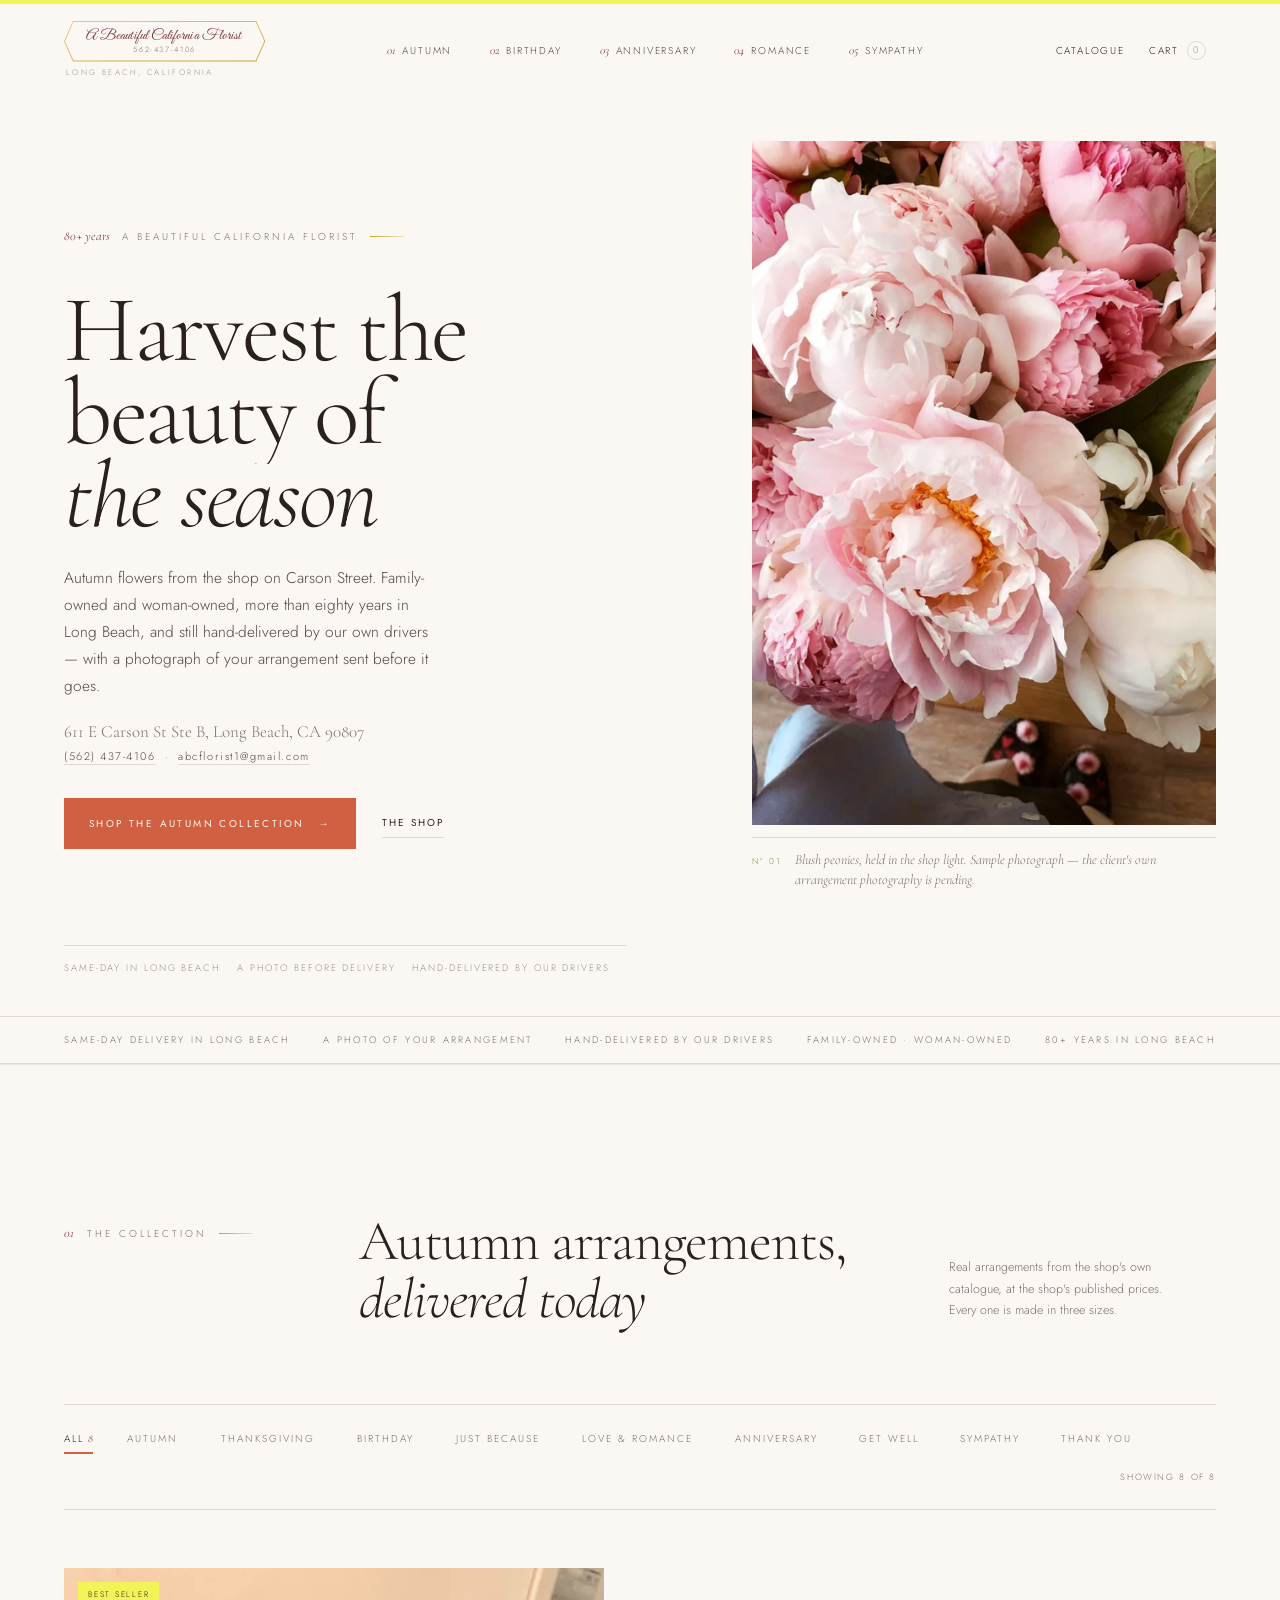
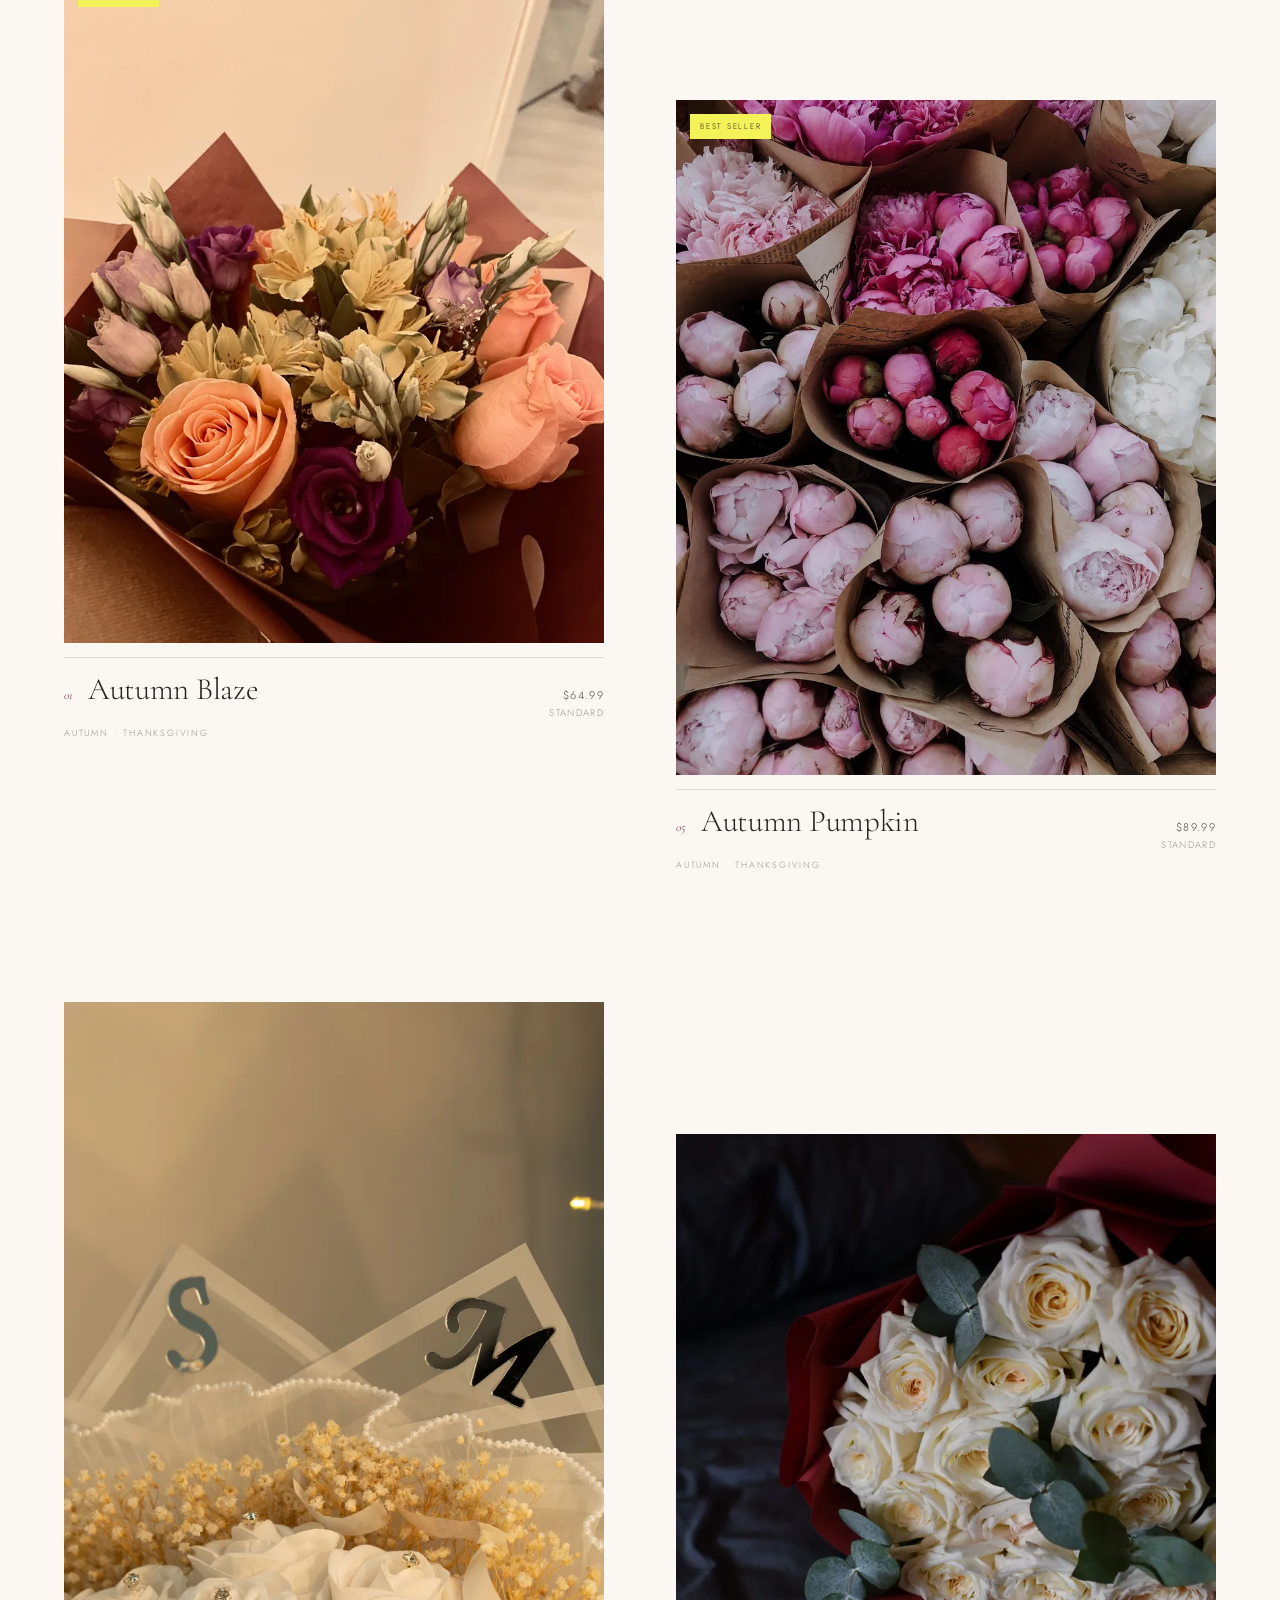
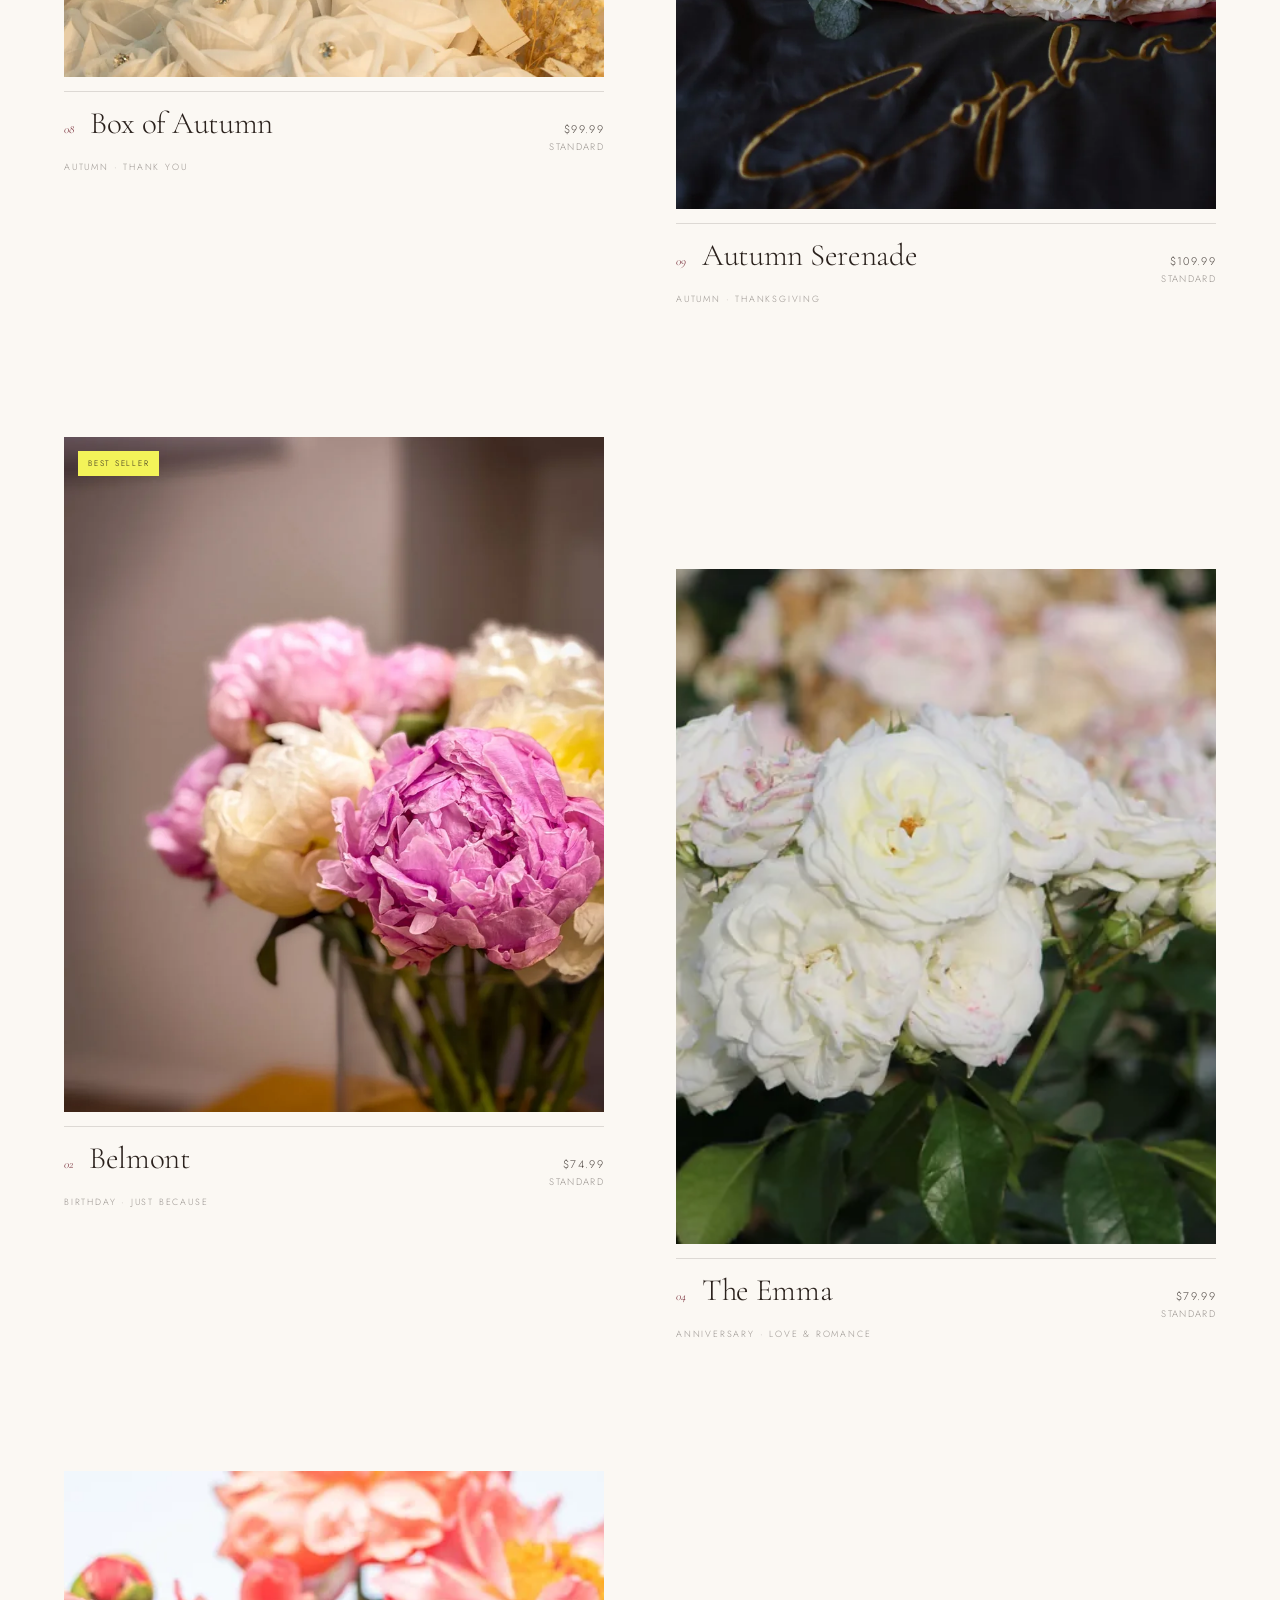
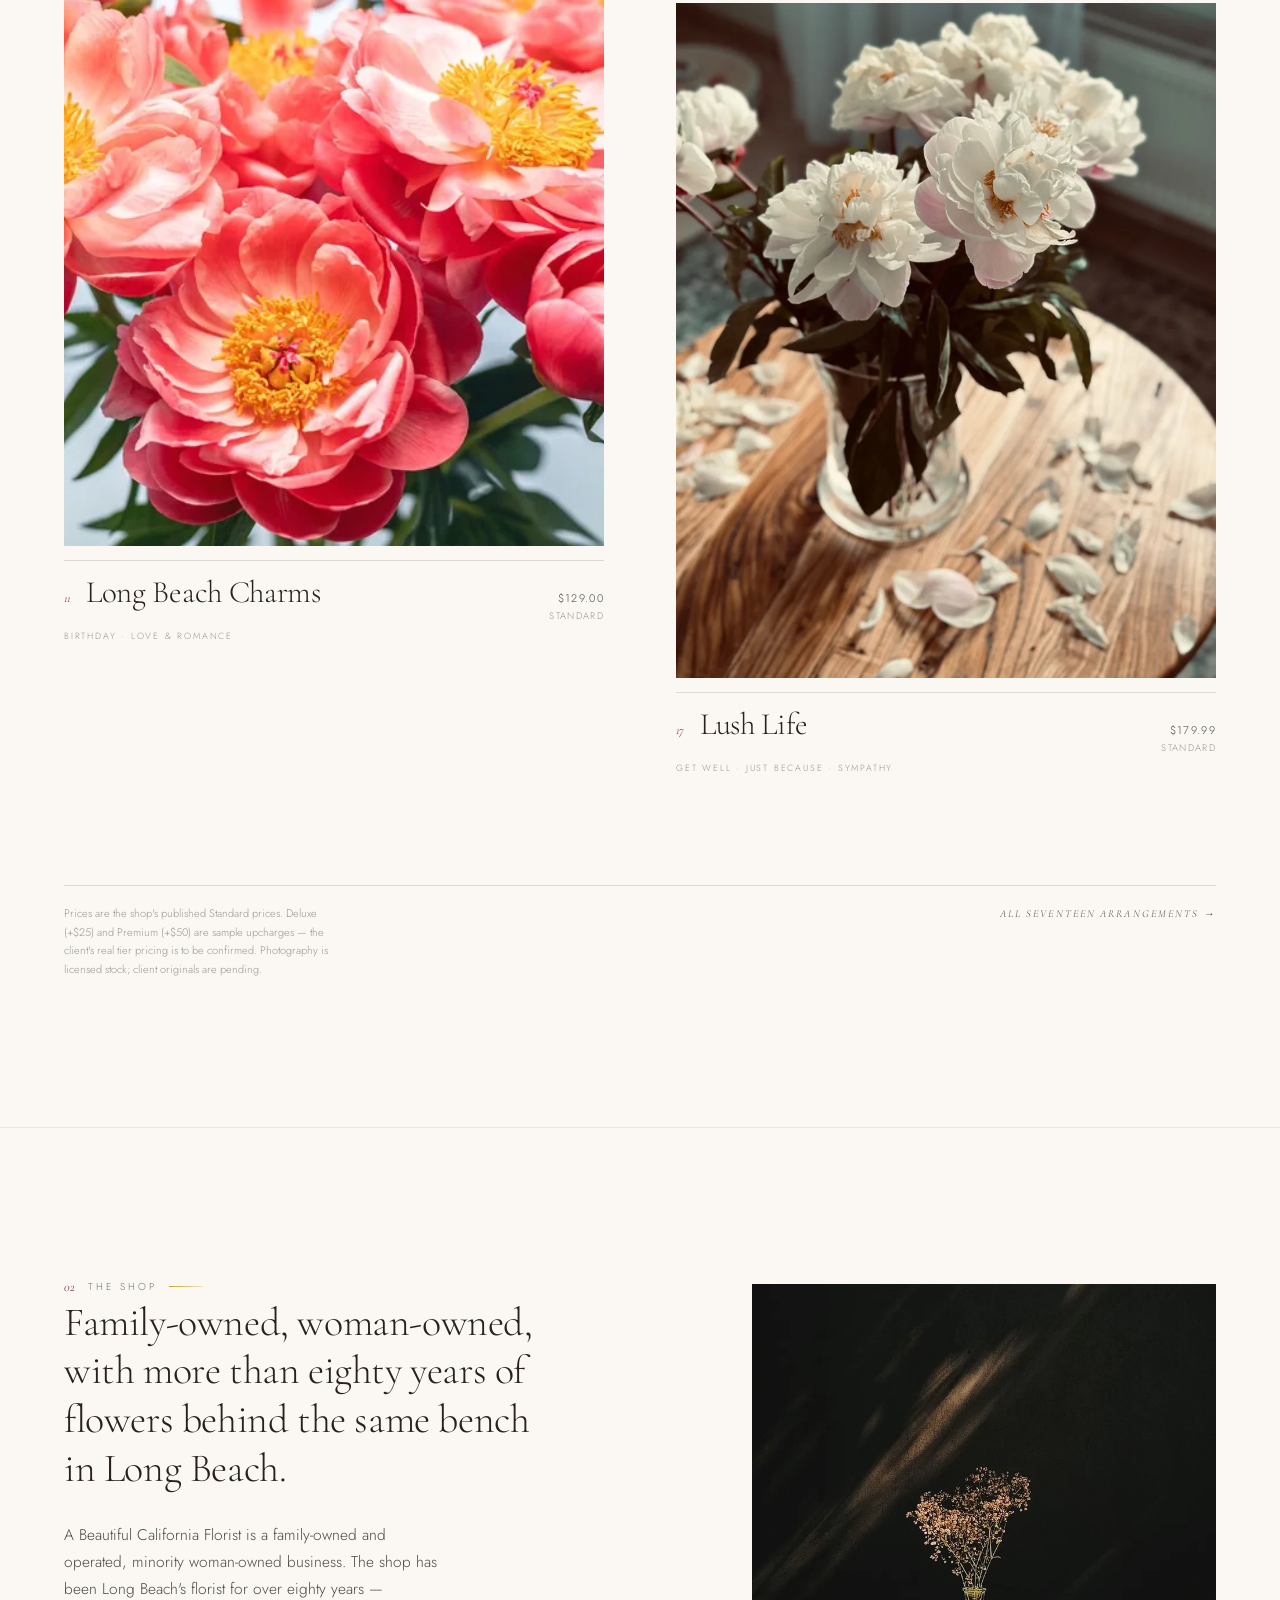
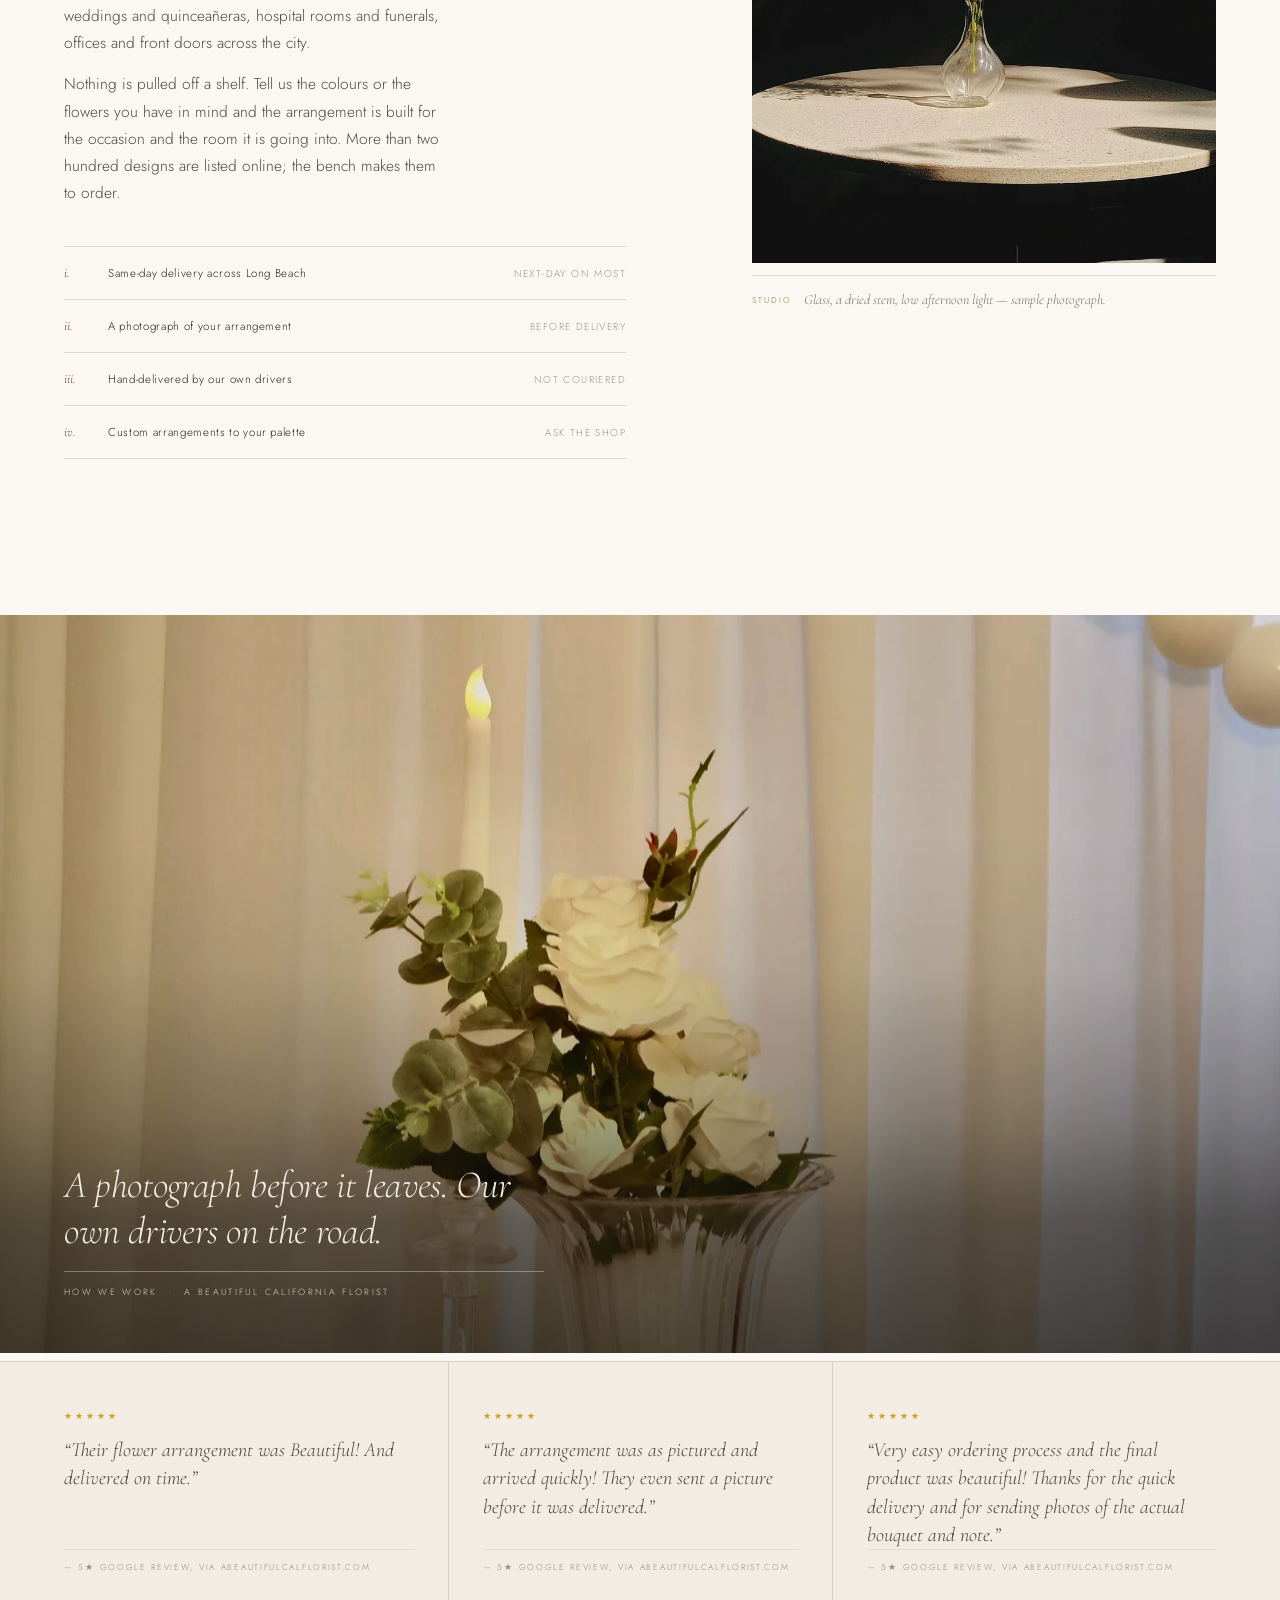
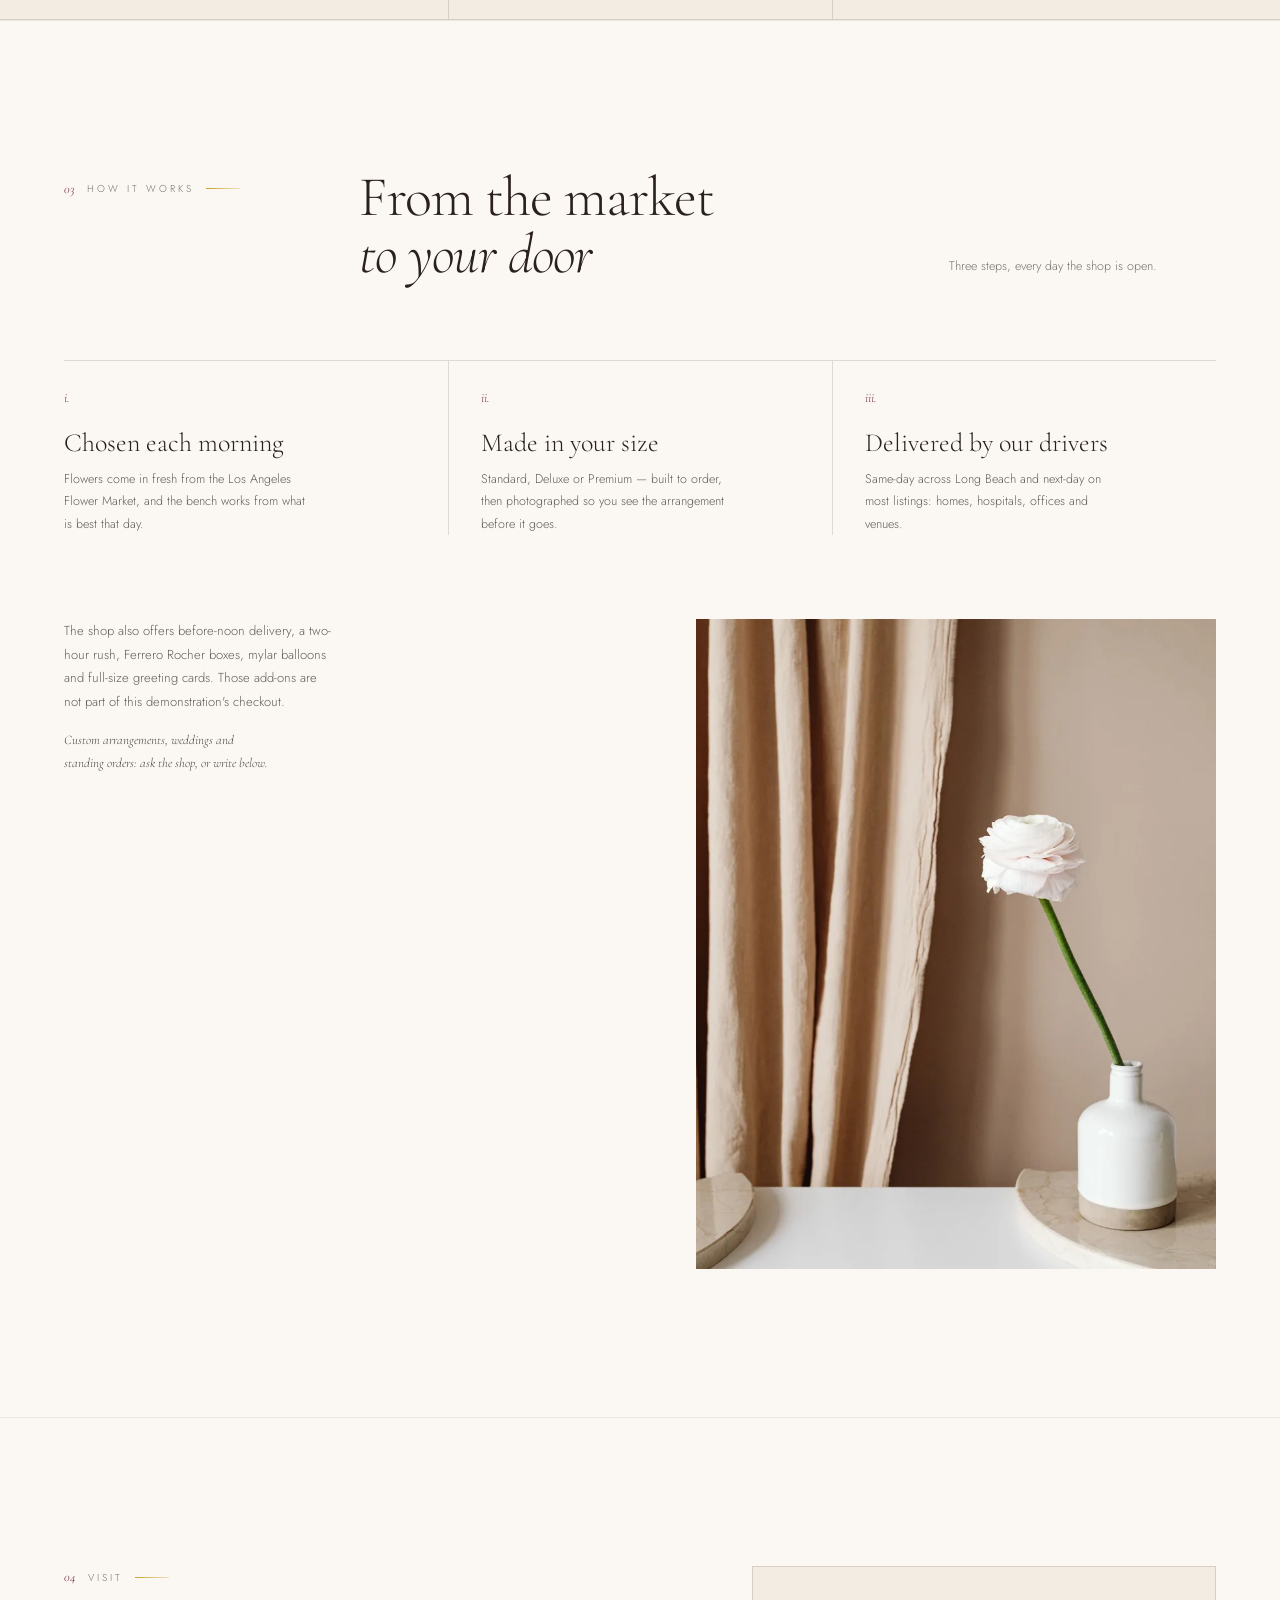
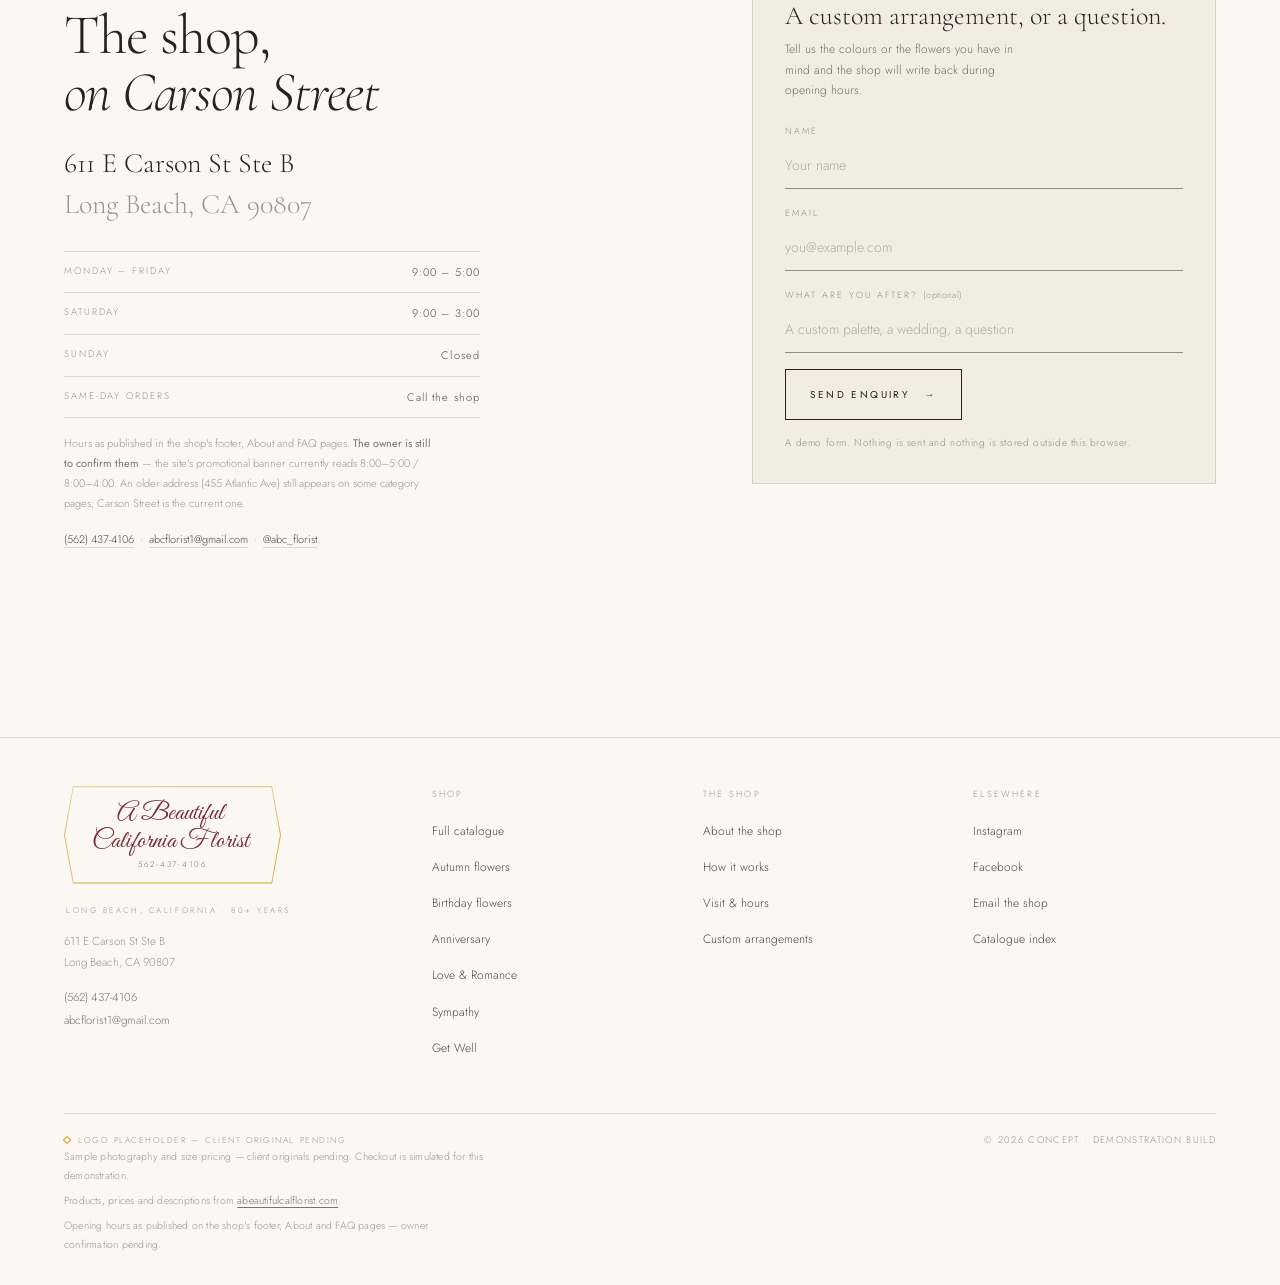
==== index.html @ d6b0576f "Client preview: Concept A — Editorial" ====
<!doctype html>
<html lang="en" class="no-js">
<head>
<meta name="robots" content="noindex, nofollow">

<meta charset="utf-8">
<meta name="viewport" content="width=device-width, initial-scale=1">
<title>A Beautiful California Florist — Long Beach, CA</title>
<meta name="description" content="A Beautiful California Florist, 611 E Carson St Ste B, Long Beach. Family-owned and woman-owned, more than 80 years of flowers — same-day delivery across Long Beach by our own drivers. A design concept.">
<meta name="theme-color" content="#FBF8F3">
<link rel="stylesheet" href="assets/fonts.css">
<link rel="stylesheet" href="assets/css/concept.css">
<link rel="stylesheet" href="assets/css/overlay.css">
<script>document.documentElement.classList.remove('no-js');document.documentElement.classList.add('js');</script>
<noscript><style>[data-reveal]{opacity:1!important;transform:none!important}.hero-title .line>span{transform:none!important}</style></noscript>
<script defer src="assets/vendor/motion.min.js"></script>
<script defer src="assets/vendor/embla.umd.js"></script>
<script defer src="assets/data/client-catalogue.js"></script>
<script defer src="assets/js/abc-motion.js"></script>
<script defer src="assets/js/catalogue.js"></script>
<script defer src="assets/js/concept.js"></script>
</head>
<body data-page="home">

<a class="skip-link" href="#main">Skip to content</a>

<header class="site-header" data-header>
  <div class="wrap header-inner">
    <a class="brand" href="index.html" aria-label="A Beautiful California Florist — home">
      <span class="brand-hex">
        <span class="brand-script">A Beautiful California Florist</span>
        <span class="brand-phone">562-437-4106</span>
      </span>
      <span class="brand-sub">Long Beach, California</span>
    </a>

    <nav class="nav-index" aria-label="Shop by occasion">
      <ol>
        <li><a href="#collection" data-nav-filter="autumn"><span class="idx">01</span>Autumn</a></li>
        <li><a href="#collection" data-nav-filter="birthday"><span class="idx">02</span>Birthday</a></li>
        <li><a href="#collection" data-nav-filter="anniversary"><span class="idx">03</span>Anniversary</a></li>
        <li><a href="#collection" data-nav-filter="love-and-romance"><span class="idx">04</span>Romance</a></li>
        <li><a href="#collection" data-nav-filter="sympathy-and-funeral"><span class="idx">05</span>Sympathy</a></li>
      </ol>
    </nav>

    <div class="header-tools">
      <a class="tool-btn tool-btn--catalogue" href="collection.html">Catalogue</a>
      <button class="tool-btn" type="button" data-cart-open aria-haspopup="dialog" aria-controls="cart-drawer">
        Cart <span class="cart-count" data-cart-count data-empty="true">0</span>
      </button>
      <button class="menu-trigger tool-btn" type="button" data-menu-open aria-expanded="false" aria-controls="menu-panel">
        <span>Menu</span>
        <span class="bars" aria-hidden="true"><span></span><span></span></span>
      </button>
    </div>
  </div>
</header>

<main id="main">

  <!-- ================= HERO ================= -->
  <section class="hero" id="top" aria-labelledby="hero-title" data-hero>
    <div class="wrap">
      <div class="hero-grid">
        <div class="hero-copy">
          <p class="eyebrow hero-eyebrow" data-hero-item><span class="num">80+ years</span>A Beautiful California Florist</p>
          <h1 class="hero-title display" id="hero-title" data-hero-item>
            <span class="line"><span data-hero-line>Harvest the</span></span>
            <span class="line"><span data-hero-line>beauty of</span></span>
            <span class="line"><span data-hero-line><em>the season</em></span></span>
          </h1>
          <div class="hero-body" data-hero-item>
            <p class="lede hero-lede hero-lede--long">Autumn flowers from the shop on Carson Street. Family-owned and woman-owned, more than eighty years in Long Beach, and still hand-delivered by our own drivers — with a photograph of your arrangement sent before it goes.</p>
            <p class="lede hero-lede hero-lede--short">Autumn flowers from the shop on Carson Street, hand-delivered across Long Beach.</p>
          </div>
          <p class="hero-address" data-hero-item>
            <span>611 E Carson St Ste B, Long Beach, CA 90807</span>
            <span class="tel"><a href="tel:+15624374106">(562) 437-4106</a> &nbsp;·&nbsp; <a href="mailto:abcflorist1@gmail.com">abcflorist1@gmail.com</a></span>
          </p>
          <div class="hero-ctas" data-hero-item>
            <a class="btn btn--solid" href="#collection" data-shop-cta><span>Shop the autumn collection</span><span class="arw" aria-hidden="true">→</span></a>
            <a class="btn btn--quiet" href="#house"><span>The shop</span></a>
          </div>
        </div>

        <figure class="hero-figure" data-hero-item data-parallax="0.10">
          <div class="hero-frame">
            <div class="hero-media" data-parallax-media>
<picture>
                <source type="image/webp"
                        srcset="assets/img/resp/hero-blush-peonies-in-arms-800.webp 800w, assets/img/resp/hero-blush-peonies-in-arms-1600.webp 1600w, assets/img/resp/hero-blush-peonies-in-arms-2560.webp 2560w, assets/img/resp/hero-blush-peonies-in-arms-3000.webp 3000w"
                        sizes="(min-width: 1200px) 38vw, (min-width: 900px) 44vw, 100vw">
                <img class="hero-img" src="assets/img/resp/hero-blush-peonies-in-arms-1600.jpg" width="3000" height="4000" loading="eager" decoding="async" fetchpriority="high"
                     alt="An armful of blush peonies held against a pale wall, stems wrapped in paper">
              </picture>
            </div>
          </div>
          <figcaption class="hero-cap" data-reveal data-delay="120">
            <span class="cap-no">Nº 01</span>
            <span class="cap-text">Blush peonies, held in the shop light. Sample photograph — the client's own arrangement photography is pending.</span>
          </figcaption>
        </figure>

        <!-- The shop's proof lines sit below the photography so the flowers are
             the first thing on the page, at every width. -->
        <div class="hero-meta" data-hero-item>
          <span>Same-day in Long Beach</span>
          <span>A photo before delivery</span>
          <span>Hand-delivered by our drivers</span>
        </div>
      </div>
    </div>
  </section>

  <div class="ticker" aria-label="How the shop works">
    <div class="wrap ticker-inner">
      <span>Same-day delivery in Long Beach</span>
      <span>A photo of your arrangement</span>
      <span>Hand-delivered by our drivers</span>
      <span>Family-owned · woman-owned</span>
      <span>80+ years in Long Beach</span>
    </div>
  </div>

  <!-- ================= COLLECTION ================= -->
  <section class="section collection" id="collection" aria-labelledby="collection-title">
    <div class="wrap">
      <header class="sec-head" data-cascade data-cascade-step="80">
        <p class="eyebrow" data-reveal><span class="num">01</span>The Collection</p>
        <h2 class="sec-title" id="collection-title" data-reveal>Autumn arrangements,<br><em>delivered today</em></h2>
        <p class="sec-note" data-reveal>Real arrangements from the shop's own catalogue, at the shop's published prices. Every one is made in three sizes.</p>
      </header>

      <div class="filters" role="group" aria-label="Filter by occasion" data-filters></div>

      <div class="product-grid" data-product-grid data-products="front">
        <noscript>
          <p class="section-note">The catalogue is loaded from the shop's data file. Enable JavaScript to browse it here, or open <a href="collection.html">collection.html</a>.</p>
        </noscript>
      </div>

      <div class="collection-foot">
        <p>Prices are the shop's published Standard prices. Deluxe (+$25) and Premium (+$50) are sample upcharges — the client's real tier pricing is to be confirmed. Photography is licensed stock; client originals are pending.</p>
        <p class="italic-cap"><a class="ulink" href="collection.html">All seventeen arrangements →</a></p>
      </div>
    </div>
  </section>

  <!-- ================= HOUSE ================= -->
  <section class="section house" id="house" aria-labelledby="house-title">
    <div class="wrap">
      <div class="house-grid">
        <div class="house-copy" data-cascade data-cascade-step="80">
          <p class="eyebrow" data-reveal><span class="num">02</span>The Shop</p>
          <h2 class="house-statement display" id="house-title" data-reveal>Family-owned, woman-owned, with more than eighty years of flowers behind the same bench in Long Beach.</h2>
          <p class="lede" data-reveal>A Beautiful California Florist is a family-owned and operated, minority woman-owned business. The shop has been Long Beach's florist for over eighty years — weddings and quinceañeras, hospital rooms and funerals, offices and front doors across the city.</p>
          <p class="lede" data-reveal>Nothing is pulled off a shelf. Tell us the colours or the flowers you have in mind and the arrangement is built for the occasion and the room it is going into. More than two hundred designs are listed online; the bench makes them to order.</p>

          <ul class="house-list" data-reveal>
            <li><span class="k">i.</span><span class="v">Same-day delivery across Long Beach</span><span class="n">Next-day on most</span></li>
            <li><span class="k">ii.</span><span class="v">A photograph of your arrangement</span><span class="n">Before delivery</span></li>
            <li><span class="k">iii.</span><span class="v">Hand-delivered by our own drivers</span><span class="n">Not couriered</span></li>
            <li><span class="k">iv.</span><span class="v">Custom arrangements to your palette</span><span class="n">Ask the shop</span></li>
          </ul>
        </div>

        <figure class="house-figure" data-reveal>
          <div class="frame">
<picture>
              <source type="image/webp"
                      srcset="assets/img/resp/dark-still-life-glass-800.webp 800w, assets/img/resp/dark-still-life-glass-1600.webp 1600w, assets/img/resp/dark-still-life-glass-2560.webp 2560w"
                      sizes="(min-width: 900px) 40vw, 100vw">
              <img src="assets/img/resp/dark-still-life-glass-1600.jpg" width="3000" height="4000" loading="lazy" decoding="async"
                   alt="A dark still life: a glass vase and a dried stem in low afternoon light">
            </picture>
          </div>
          <figcaption><span class="fn">Studio</span>Glass, a dried stem, low afternoon light — sample photograph.</figcaption>
        </figure>
      </div>
    </div>
  </section>

  <!-- ================= FULL-BLEED BAND ================= -->
  <section class="band" aria-label="How we work">
    <div class="band-media" data-parallax="0.12">
<picture>
        <source type="image/webp"
                srcset="assets/img/resp/dried-branches-curtain-800.webp 800w, assets/img/resp/dried-branches-curtain-1600.webp 1600w, assets/img/resp/dried-branches-curtain-2560.webp 2560w, assets/img/resp/dried-branches-curtain-3000.webp 3000w"
                sizes="100vw">
        <img src="assets/img/resp/dried-branches-curtain-1600.jpg" width="3000" height="4500" loading="lazy" decoding="async"
             alt="Dried branches in a glass vessel beside a lit candle and a pleated linen curtain">
      </picture>
    </div>
    <div class="band-inner">
      <div class="wrap">
        <div class="band-quote" data-cascade data-cascade-step="120">
          <blockquote data-reveal>A photograph before it leaves. Our own drivers on the road.</blockquote>
          <cite class="band-cite" data-reveal>How we work &nbsp;·&nbsp; A Beautiful California Florist</cite>
        </div>
      </div>
    </div>
  </section>

  <!-- ================= REVIEWS (the three verbatim client reviews) ================= -->
  <section class="reviews" aria-labelledby="reviews-title">
    <div class="wrap">
      <h2 class="sr-only" id="reviews-title">What customers say</h2>
      <div class="reviews-grid" data-cascade data-cascade-step="110">
        <figure class="review" data-reveal>
          <span class="stars" aria-hidden="true">★★★★★</span>
          <blockquote>Their flower arrangement was Beautiful! And delivered on time.</blockquote>
          <cite>— 5★ Google review, via abeautifulcalflorist.com</cite>
        </figure>
        <figure class="review" data-reveal>
          <span class="stars" aria-hidden="true">★★★★★</span>
          <blockquote>The arrangement was as pictured and arrived quickly! They even sent a picture before it was delivered.</blockquote>
          <cite>— 5★ Google review, via abeautifulcalflorist.com</cite>
        </figure>
        <figure class="review" data-reveal>
          <span class="stars" aria-hidden="true">★★★★★</span>
          <blockquote>Very easy ordering process and the final product was beautiful! Thanks for the quick delivery and for sending photos of the actual bouquet and note.</blockquote>
          <cite>— 5★ Google review, via abeautifulcalflorist.com</cite>
        </figure>
      </div>
    </div>
  </section>

  <!-- ================= ATELIER ================= -->
  <section class="section atelier" id="atelier" aria-labelledby="atelier-title">
    <div class="wrap">
      <header class="sec-head" data-cascade data-cascade-step="80">
        <p class="eyebrow" data-reveal><span class="num">03</span>How it works</p>
        <h2 class="sec-title" id="atelier-title" data-reveal>From the market<br><em>to your door</em></h2>
        <p class="sec-note" data-reveal>Three steps, every day the shop is open.</p>
      </header>

      <div class="steps" data-cascade data-cascade-step="90">
        <article class="step" data-reveal>
          <span class="step-no">i.</span>
          <h3>Chosen each morning</h3>
          <p>Flowers come in fresh from the Los Angeles Flower Market, and the bench works from what is best that day.</p>
        </article>
        <article class="step" data-reveal>
          <span class="step-no">ii.</span>
          <h3>Made in your size</h3>
          <p>Standard, Deluxe or Premium — built to order, then photographed so you see the arrangement before it goes.</p>
        </article>
        <article class="step" data-reveal>
          <span class="step-no">iii.</span>
          <h3>Delivered by our drivers</h3>
          <p>Same-day across Long Beach and next-day on most listings: homes, hospitals, offices and venues.</p>
        </article>
      </div>

      <div class="atelier-foot" data-cascade data-cascade-step="100">
        <div class="af-text" data-reveal>
          <p>The shop also offers before-noon delivery, a two-hour rush, Ferrero Rocher boxes, mylar balloons and full-size greeting cards. Those add-ons are not part of this demonstration's checkout.</p>
          <p class="italic-cap">Custom arrangements, weddings and standing orders: ask the shop, or write below.</p>
        </div>
        <figure class="af-img" data-reveal>
<picture>
            <source type="image/webp"
                    srcset="assets/img/resp/white-stem-minimal-vase-800.webp 800w, assets/img/resp/white-stem-minimal-vase-1600.webp 1600w, assets/img/resp/white-stem-minimal-vase-2560.webp 2560w"
                    sizes="(min-width: 900px) 34vw, 100vw">
            <img src="assets/img/resp/white-stem-minimal-vase-1600.jpg" width="3000" height="4500" loading="lazy" decoding="async"
                 alt="A single pale bloom in a small vase beside a linen curtain">
          </picture>
        </figure>
      </div>
    </div>
  </section>

  <!-- ================= VISIT ================= -->
  <section class="section visit" id="visit" aria-labelledby="visit-title">
    <div class="wrap">
      <div class="visit-grid">
        <div class="visit-left" data-cascade data-cascade-step="55">
          <p class="eyebrow" data-reveal><span class="num">04</span>Visit</p>
          <h2 class="sec-title" id="visit-title" data-reveal style="margin-top:18px">The shop,<br><em>on Carson Street</em></h2>
          <p class="visit-address" data-reveal>
            <span>611 E Carson St Ste B</span>
            <span class="muted">Long Beach, CA 90807</span>
          </p>
          <ul class="hours" data-reveal>
            <li><span class="d">Monday – Friday</span><span>9:00 – 5:00</span></li>
            <li><span class="d">Saturday</span><span>9:00 – 3:00</span></li>
            <li><span class="d">Sunday</span><span>Closed</span></li>
            <li><span class="d">Same-day orders</span><span>Call the shop</span></li>
          </ul>
          <p class="section-note" data-reveal>Hours as published in the shop's footer, About and FAQ pages. <b>The owner is still to confirm them</b> — the site's promotional banner currently reads 8:00–5:00 / 8:00–4:00. An older address (455 Atlantic Ave) still appears on some category pages; Carson Street is the current one.</p>
          <p class="section-note" data-reveal><a href="tel:+15624374106">(562) 437-4106</a> &nbsp;·&nbsp; <a href="mailto:abcflorist1@gmail.com">abcflorist1@gmail.com</a> &nbsp;·&nbsp; <a href="https://www.instagram.com/abc_florist/" rel="noopener">@abc_florist</a></p>
        </div>

        <div class="visit-right">
          <div class="enquiry" data-reveal>
            <h3>A custom arrangement, or a question.</h3>
            <p class="sub">Tell us the colours or the flowers you have in mind and the shop will write back during opening hours.</p>
            <form novalidate data-enquiry-form>
              <div class="field" data-field>
                <label for="enq-name">Name</label>
                <input id="enq-name" name="name" type="text" autocomplete="name" placeholder="Your name" required>
                <p class="field-error" id="enq-name-error" data-error></p>
              </div>
              <div class="field" data-field>
                <label for="enq-email">Email</label>
                <input id="enq-email" name="email" type="email" autocomplete="email" placeholder="you@example.com" required aria-describedby="enq-email-error">
                <p class="field-error" id="enq-email-error" data-error></p>
              </div>
              <div class="field" data-field>
                <label for="enq-note">What are you after? <span style="text-transform:none;letter-spacing:0.04em">(optional)</span></label>
                <input id="enq-note" name="note" type="text" placeholder="A custom palette, a wedding, a question">
                <p class="field-error" data-error></p>
              </div>
              <button class="btn" type="submit"><span>Send enquiry</span><span class="arw" aria-hidden="true">→</span></button>
              <p class="form-status" role="status" aria-live="polite" data-form-status></p>
              <p class="form-note">A demo form. Nothing is sent and nothing is stored outside this browser.</p>
            </form>
          </div>
        </div>
      </div>
    </div>
  </section>

</main>

<footer class="site-footer">
  <div class="wrap">
    <div class="footer-grid">
      <div class="footer-brand">
        <span class="brand-hex footer-hex">
          <span class="brand-script">A Beautiful<br>California Florist</span>
          <span class="brand-phone">562-437-4106</span>
        </span>
        <span class="brand-sub">Long Beach, California · 80+ years</span>
        <p>611 E Carson St Ste B<br>Long Beach, CA 90807</p>
        <div class="footer-contact">
          <a href="tel:+15624374106">(562) 437-4106</a>
          <a href="mailto:abcflorist1@gmail.com">abcflorist1@gmail.com</a>
        </div>
      </div>
      <nav class="footer-col" aria-label="Shop by occasion">
        <h4>Shop</h4>
        <ul>
          <li><a href="collection.html">Full catalogue</a></li>
          <li><a href="#collection" data-footer-filter="autumn">Autumn flowers</a></li>
          <li><a href="#collection" data-footer-filter="birthday">Birthday flowers</a></li>
          <li><a href="#collection" data-footer-filter="anniversary">Anniversary</a></li>
          <li><a href="#collection" data-footer-filter="love-and-romance">Love &amp; Romance</a></li>
          <li><a href="#collection" data-footer-filter="sympathy-and-funeral">Sympathy</a></li>
          <li><a href="#collection" data-footer-filter="get-well">Get Well</a></li>
        </ul>
      </nav>
      <nav class="footer-col" aria-label="The shop">
        <h4>The shop</h4>
        <ul>
          <li><a href="#house">About the shop</a></li>
          <li><a href="#atelier">How it works</a></li>
          <li><a href="#visit">Visit &amp; hours</a></li>
          <li><a href="#visit">Custom arrangements</a></li>
        </ul>
      </nav>
      <div class="footer-col">
        <h4>Elsewhere</h4>
        <ul>
          <li><a href="https://www.instagram.com/abc_florist/" rel="noopener">Instagram</a></li>
          <li><a href="https://www.facebook.com/abeautifulcaliforniaflorist/" rel="noopener">Facebook</a></li>
          <li><a href="mailto:abcflorist1@gmail.com">Email the shop</a></li>
          <li><a href="collection.html#catalogue">Catalogue index</a></li>
        </ul>
      </div>
    </div>

    <div class="footer-bottom">
      <div>
        <p class="logo-note">Logo placeholder — client original pending</p>
        <p class="footer-note">Sample photography and size pricing — client originals pending. Checkout is simulated for this demonstration.</p>
        <p class="footer-note">Products, prices and descriptions from <a href="https://abeautifulcalflorist.com">abeautifulcalflorist.com</a>.</p>
        <p class="footer-note">Opening hours as published on the shop's footer, About and FAQ pages — owner confirmation pending.</p>
      </div>
      <span>© 2026 Concept · Demonstration build</span>
    </div>
  </div>
</footer>

<!-- ================= OVERLAYS ================= -->
<div class="scrim" data-scrim hidden></div>

<!-- Cart drawer -->
<aside class="drawer" id="cart-drawer" role="dialog" aria-modal="true" aria-labelledby="cart-title" aria-hidden="true" hidden tabindex="-1" data-cart-drawer>
  <div class="drawer-head">
    <div class="d-title">
      <h2 id="cart-title">Your cart</h2>
      <span class="d-count" data-cart-count-label>Empty</span>
    </div>
    <button class="overlay-close" type="button" data-cart-close aria-label="Close cart"><span class="x" aria-hidden="true"></span>Close</button>
  </div>

  <div class="drawer-body" data-cart-body></div>

  <div class="drawer-foot">
    <div class="gift-wrap" data-gift-wrap>
      <label for="gift-message">Gift message <span class="g-hint">saved with your order</span></label>
      <textarea id="gift-message" data-gift maxlength="240" rows="2" placeholder="For the table on Sunday — with love, A." aria-describedby="gift-error"></textarea>
      <p class="field-error" id="gift-error" data-error></p>
    </div>
    <div class="subtotal">
      <span class="st-label">Subtotal</span>
      <span class="st-val" data-subtotal>$0.00</span>
    </div>
    <p class="demo-note">Demo store — no payment is taken. Prices are the shop's published prices.</p>
    <button class="btn btn--solid" type="button" data-checkout-start disabled><span>Continue to checkout</span><span class="arw" aria-hidden="true">→</span></button>
    <p class="cart-live" role="status" aria-live="polite" data-cart-live></p>
  </div>
</aside>

<!-- Product modal -->
<div class="modal" id="product-modal" role="dialog" aria-modal="true" aria-labelledby="pm-title" aria-hidden="true" hidden data-product-modal>
  <div class="modal-panel" data-modal-panel>
    <div class="modal-head">
      <span class="m-eyebrow" data-pm-eyebrow>Arrangement</span>
      <button class="overlay-close" type="button" data-modal-close aria-label="Close product details"><span class="x" aria-hidden="true"></span>Close</button>
    </div>

    <div class="modal-grid">
      <div class="pm-gallery">
        <div class="pm-stage" data-pm-stage>
          <picture>
            <source data-pm-source type="image/webp"
                    srcset="assets/img/resp/pink-cream-peonies-vase-800.webp 800w, assets/img/resp/pink-cream-peonies-vase-1600.webp 1600w, assets/img/resp/pink-cream-peonies-vase-2560.webp 2560w, assets/img/resp/pink-cream-peonies-vase-3000.webp 3000w"
                    sizes="(min-width: 900px) 46vw, 92vw">
            <img data-pm-image src="assets/img/resp/pink-cream-peonies-vase-1600.jpg" width="3000" height="4000" alt="">
          </picture>
          <button class="zoom-btn" type="button" data-zoom-toggle aria-pressed="false" aria-label="Zoom image">
            <span class="zi" aria-hidden="true"></span><span data-zoom-label>Zoom</span>
          </button>
          <span class="zoom-hint" data-zoom-hint aria-hidden="true">Click to zoom · arrows to pan</span>
        </div>
        <div class="pm-thumbs" role="group" aria-label="Product images" data-pm-thumbs></div>
      </div>

      <div class="pm-info">
        <span class="pm-no" data-pm-no></span>
        <h2 class="pm-title" id="pm-title" data-pm-title></h2>
        <p class="pm-occasion" data-pm-occasion></p>

        <div class="pm-price-row">
          <span class="pm-price" data-pm-price></span>
          <span class="pm-price-note" data-pm-price-note></span>
        </div>

        <p class="pm-blurb" data-pm-blurb></p>

        <fieldset class="pm-sizes" data-pm-sizes>
          <legend>Size</legend>
          <div class="size-list" data-size-list></div>
        </fieldset>

        <div class="pm-actions">
          <button class="btn btn--solid" type="button" data-add-to-cart><span>Add to cart<span data-pm-add-price></span></span><span class="arw" aria-hidden="true">→</span></button>
          <a class="btn btn--quiet" href="#visit" data-pm-enquire><span>Ask about this arrangement</span></a>
        </div>

        <div class="pm-meta">
          <span><b>Occasions</b> <span data-pm-occasions></span></span>
          <span><b>Sizes</b> <span data-pm-sizes-note></span></span>
          <span><b>Delivery</b> Same-day across Long Beach, next-day on most listings. Hand-delivered by our own drivers.</span>
          <span><b>Before it goes</b> A photograph of your arrangement is sent to you before delivery.</span>
        </div>

        <p class="pm-source">Sample photography — client originals pending. Name, price and description as published by the shop.</p>
      </div>
    </div>
  </div>
</div>

<!-- Checkout -->
<div class="checkout" id="checkout" role="dialog" aria-modal="true" aria-labelledby="co-title" aria-hidden="true" hidden data-checkout>
  <div class="checkout-panel">
    <div class="co-head">
      <div class="co-top">
        <span class="co-brand">A Beautiful California Florist <span>Checkout</span></span>
        <button class="overlay-close" type="button" data-checkout-close aria-label="Close checkout"><span class="x" aria-hidden="true"></span>Close</button>
      </div>
      <ol class="co-steps" data-co-steps aria-label="Checkout steps">
        <li class="co-step" data-state="current"><span class="n">i.</span>Details</li>
        <li class="co-step" data-state="todo"><span class="n">ii.</span>Delivery</li>
        <li class="co-step" data-state="todo"><span class="n">iii.</span>Review</li>
        <li class="co-step" data-state="todo"><span class="n">iv.</span>Confirmed</li>
      </ol>
      <p class="co-demo">Demo checkout — no payment is taken, no order is placed.</p>
    </div>

    <div class="co-body">
      <form novalidate data-checkout-form>
        <!-- step 1 -->
        <section class="co-panel is-active" data-co-panel="details" aria-labelledby="co-title">
          <h3 id="co-title">Who is it for?</h3>
          <p class="co-sub">We only use this to confirm the delivery. It is not stored anywhere but this browser.</p>
          <div class="co-fields two">
            <div class="field" data-field>
              <label for="co-name">Full name</label>
              <input id="co-name" name="name" type="text" autocomplete="name" required aria-describedby="co-name-error">
              <p class="field-error" id="co-name-error" data-error></p>
            </div>
            <div class="field" data-field>
              <label for="co-email">Email</label>
              <input id="co-email" name="email" type="email" autocomplete="email" required aria-describedby="co-email-error">
              <p class="field-error" id="co-email-error" data-error></p>
            </div>
            <div class="field span2" data-field>
              <label for="co-phone">Phone <span style="text-transform:none;letter-spacing:0.04em">(for the driver)</span></label>
              <input id="co-phone" name="phone" type="tel" autocomplete="tel" required aria-describedby="co-phone-error">
              <p class="field-error" id="co-phone-error" data-error></p>
            </div>
          </div>
        </section>

        <!-- step 2 — delivery or pick-up, then when -->
        <section class="co-panel" data-co-panel="delivery" aria-labelledby="co-delivery-title">
          <h3 id="co-delivery-title">Delivery or pick-up?</h3>
          <p class="co-sub">How the flowers reach you, and when. Demo only — nothing is dispatched and nothing will be waiting at the counter.</p>

          <fieldset class="co-choice">
            <legend>Method</legend>
            <label class="co-choice__opt">
              <input type="radio" name="fulfilment" value="delivery" checked>
              <span class="co-choice__mark" aria-hidden="true"></span>
              <span class="co-choice__body">
                <span class="co-choice__label">Deliver to an address</span>
                <span class="co-choice__note">Same-day across Long Beach, next-day on most listings — hand-delivered by our own drivers.</span>
              </span>
            </label>
            <label class="co-choice__opt">
              <input type="radio" name="fulfilment" value="pickup">
              <span class="co-choice__mark" aria-hidden="true"></span>
              <span class="co-choice__body">
                <span class="co-choice__label">Pick up at the shop</span>
                <span class="co-choice__note">611 E Carson St Ste B, Long Beach — Mon–Fri 9–5, Sat 9–3, closed Sunday.</span>
              </span>
            </label>
          </fieldset>

          <div class="co-address-block" data-co-address-block>
            <div class="co-fields two">
              <div class="field span2" data-field>
                <label for="co-address">Street address</label>
                <input id="co-address" name="address" type="text" autocomplete="street-address" required data-required-when-delivery aria-describedby="co-address-error">
                <p class="field-error" id="co-address-error" data-error></p>
              </div>
              <div class="field" data-field>
                <label for="co-city">City</label>
                <input id="co-city" name="city" type="text" autocomplete="address-level2" value="Long Beach" required data-required-when-delivery aria-describedby="co-city-error">
                <p class="field-error" id="co-city-error" data-error></p>
              </div>
              <div class="field" data-field>
                <label for="co-zip">ZIP</label>
                <input id="co-zip" name="zip" type="text" inputmode="numeric" autocomplete="postal-code" required data-required-when-delivery aria-describedby="co-zip-error">
                <p class="field-error" id="co-zip-error" data-error></p>
              </div>
              <div class="field span2" data-field>
                <label for="co-notes">Note for the driver <span style="text-transform:none;letter-spacing:0.04em">(optional)</span></label>
                <input id="co-notes" name="notes" type="text" placeholder="Gate code, doorman, leave with the neighbour">
                <p class="field-error" data-error></p>
              </div>
            </div>
          </div>

          <p class="co-pickup-note" data-co-pickup-note hidden>Collect from the counter at 611 E Carson St Ste B, between the hours above. Nothing is held for you in this demo.</p>

          <div class="co-fields two co-when">
            <div class="field" data-field>
              <label for="co-date" data-co-date-label>Preferred delivery date</label>
              <input id="co-date" name="date" type="date" required aria-describedby="co-date-error">
              <p class="field-error" id="co-date-error" data-error></p>
            </div>
            <div class="field" data-field>
              <label for="co-window">Delivery window</label>
              <select id="co-window" name="window" required aria-describedby="co-window-error">
                <option value="">Choose a window</option>
                <option>Morning, 9:00 – 12:00</option>
                <option>Afternoon, 12:00 – 4:00</option>
                <option>Evening, 4:00 – 6:00</option>
              </select>
              <p class="field-error" id="co-window-error" data-error></p>
            </div>
          </div>
        </section>

        <!-- step 3 -->
        <section class="co-panel" data-co-panel="review" aria-labelledby="co-review-title">
          <h3 id="co-review-title">Review</h3>
          <p class="co-sub">Check the sizes and quantities. Nothing is charged.</p>
          <div class="co-summary" data-co-summary></div>
          <div class="co-gift" data-co-gift></div>
          <div class="demo-banner">
            <span class="db-mark">i.</span>
            <span><strong>Demo only — no payment will be taken.</strong> This is a design concept; no order is placed and no details leave your browser.</span>
          </div>
          <div class="co-totals">
            <div class="row"><span>Subtotal</span><span data-co-subtotal>$0.00</span></div>
            <div class="row"><span>Delivery</span><span>Included — demo</span></div>
            <div class="row"><span>Tax</span><span>Not applicable — demo</span></div>
            <div class="row grand"><span class="g-label">Total</span><span class="g-val" data-co-total>$0.00</span></div>
          </div>
        </section>

        <!-- step 4 — order confirmation -->
        <section class="co-panel" data-co-panel="success" aria-labelledby="co-success-title">
          <div class="co-success">
            <span class="cs-mark" aria-hidden="true">✓</span>
            <p class="cs-eyebrow">Order confirmed · demonstration</p>
            <h3 id="co-success-title">Order confirmed</h3>
            <p data-co-success-copy>Nothing has been charged and no flowers are on their way — this is a demonstration storefront. The cart has been cleared and the gift message saved with the demo order, as it would be.</p>
            <p class="order-no"><span>Reference</span><span data-co-order-no>ABCF-0000</span></p>
          </div>

          <div class="co-confirm" data-co-confirm></div>

          <div class="demo-banner">
            <span class="db-mark">i.</span>
            <span><strong>Demo order — nothing was charged and nothing is being delivered.</strong> No details left this browser and no confirmation email was sent. The reference number is a sample.</span>
          </div>

          <div class="co-actions">
            <p class="co-after">Your cart is empty. The next arrangement gets a photograph before it leaves the shop.</p>
            <a class="btn btn--quiet" href="collection.html" data-continue-shopping><span>Continue shopping</span><span class="arw" aria-hidden="true">→</span></a>
          </div>
        </section>
      </form>
    </div>

    <div class="co-foot">
      <button class="btn btn--back" type="button" data-co-back hidden><span>← Back</span></button>
      <button class="btn btn--solid" type="button" data-co-next><span data-co-next-label>Continue</span><span class="arw" aria-hidden="true">→</span></button>
    </div>
  </div>
</div>

<!-- Mobile menu -->
<div class="menu-panel" id="menu-panel" role="dialog" aria-modal="true" aria-labelledby="menu-title" aria-hidden="true" hidden data-menu-panel>
  <div class="menu-head">
    <span class="brand-script" id="menu-title">A Beautiful California Florist</span>
    <button class="overlay-close" type="button" data-menu-close aria-label="Close menu"><span class="x" aria-hidden="true"></span>Close</button>
  </div>
  <div class="menu-body">
    <ol class="menu-list">
      <li><a href="#collection" data-menu-link><span class="mi-no">01</span><span class="mi-name">Flowers</span><span class="mi-note">Autumn</span></a></li>
      <li><a href="#house" data-menu-link><span class="mi-no">02</span><span class="mi-name">The Shop</span><span class="mi-note">80+ years</span></a></li>
      <li><a href="#atelier" data-menu-link><span class="mi-no">03</span><span class="mi-name">How it works</span><span class="mi-note">Delivery</span></a></li>
      <li><a href="#visit" data-menu-link><span class="mi-no">04</span><span class="mi-name">Visit</span><span class="mi-note">Carson St</span></a></li>
      <li><a href="#collection" data-nav-filter="sympathy-and-funeral"><span class="mi-no">05</span><span class="mi-name">Sympathy</span><span class="mi-note">Condolence</span></a></li>
    </ol>
    <div style="margin-top:26px"><a class="ulink" href="collection.html">Full catalogue</a></div>
  </div>
  <div class="menu-foot">
    <p>611 E Carson St Ste B, Long Beach, CA 90807<br>Mon–Fri 9–5 · Sat 9–3 · Sun closed</p>
    <div class="m-row">
      <a class="ulink" href="tel:+15624374106">(562) 437-4106</a>
      <a class="ulink" href="mailto:abcflorist1@gmail.com">Email</a>
    </div>
  </div>
</div>

</body>
</html>
---- assets/fonts.css ----
/* Self-hosted (latin subset) downloaded from Google Fonts — OFL licensed */
/* cormorant */
@font-face {
  font-family: 'Cormorant Garamond';
  font-style: italic;
  font-weight: 300;
  font-display: swap;
  src: url(fonts/cormorant-co3smX5slCNuHLi8bLeY9MK7whWMhyjYrGFEsdtdc62E6zd5rDD-htM8Efs.woff2) format('woff2');
  unicode-range: U+0100-02BA, U+02BD-02C5, U+02C7-02CC, U+02CE-02D7, U+02DD-02FF, U+0304, U+0308, U+0329, U+1D00-1DBF, U+1E00-1E9F, U+1EF2-1EFF, U+2020, U+20A0-20AB, U+20AD-20C4, U+2113, U+2C60-2C7F, U+A720-A7FF;
}


@font-face {
  font-family: 'Cormorant Garamond';
  font-style: italic;
  font-weight: 300;
  font-display: swap;
  src: url(fonts/cormorant-co3smX5slCNuHLi8bLeY9MK7whWMhyjYrGFEsdtdc62E6zd5rDD-iNM8.woff2) format('woff2');
  unicode-range: U+0000-00FF, U+0131, U+0152-0153, U+02BB-02BC, U+02C6, U+02DA, U+02DC, U+0304, U+0308, U+0329, U+2000-206F, U+20AC, U+2122, U+2191, U+2193, U+2212, U+2215, U+FEFF, U+FFFD;
}


@font-face {
  font-family: 'Cormorant Garamond';
  font-style: normal;
  font-weight: 300;
  font-display: swap;
  src: url(fonts/cormorant-co3bmX5slCNuHLi8bLeY9MK7whWMhyjYp3tKgS4.woff2) format('woff2');
  unicode-range: U+0100-02BA, U+02BD-02C5, U+02C7-02CC, U+02CE-02D7, U+02DD-02FF, U+0304, U+0308, U+0329, U+1D00-1DBF, U+1E00-1E9F, U+1EF2-1EFF, U+2020, U+20A0-20AB, U+20AD-20C4, U+2113, U+2C60-2C7F, U+A720-A7FF;
}


@font-face {
  font-family: 'Cormorant Garamond';
  font-style: normal;
  font-weight: 300;
  font-display: swap;
  src: url(fonts/cormorant-co3bmX5slCNuHLi8bLeY9MK7whWMhyjYqXtK.woff2) format('woff2');
  unicode-range: U+0000-00FF, U+0131, U+0152-0153, U+02BB-02BC, U+02C6, U+02DA, U+02DC, U+0304, U+0308, U+0329, U+2000-206F, U+20AC, U+2122, U+2191, U+2193, U+2212, U+2215, U+FEFF, U+FFFD;
}


@font-face {
  font-family: 'Cormorant Garamond';
  font-style: normal;
  font-weight: 400;
  font-display: swap;
  src: url(fonts/cormorant-co3bmX5slCNuHLi8bLeY9MK7whWMhyjYp3tKgS4.woff2) format('woff2');
  unicode-range: U+0100-02BA, U+02BD-02C5, U+02C7-02CC, U+02CE-02D7, U+02DD-02FF, U+0304, U+0308, U+0329, U+1D00-1DBF, U+1E00-1E9F, U+1EF2-1EFF, U+2020, U+20A0-20AB, U+20AD-20C4, U+2113, U+2C60-2C7F, U+A720-A7FF;
}


@font-face {
  font-family: 'Cormorant Garamond';
  font-style: normal;
  font-weight: 400;
  font-display: swap;
  src: url(fonts/cormorant-co3bmX5slCNuHLi8bLeY9MK7whWMhyjYqXtK.woff2) format('woff2');
  unicode-range: U+0000-00FF, U+0131, U+0152-0153, U+02BB-02BC, U+02C6, U+02DA, U+02DC, U+0304, U+0308, U+0329, U+2000-206F, U+20AC, U+2122, U+2191, U+2193, U+2212, U+2215, U+FEFF, U+FFFD;
}


@font-face {
  font-family: 'Cormorant Garamond';
  font-style: normal;
  font-weight: 500;
  font-display: swap;
  src: url(fonts/cormorant-co3bmX5slCNuHLi8bLeY9MK7whWMhyjYp3tKgS4.woff2) format('woff2');
  unicode-range: U+0100-02BA, U+02BD-02C5, U+02C7-02CC, U+02CE-02D7, U+02DD-02FF, U+0304, U+0308, U+0329, U+1D00-1DBF, U+1E00-1E9F, U+1EF2-1EFF, U+2020, U+20A0-20AB, U+20AD-20C4, U+2113, U+2C60-2C7F, U+A720-A7FF;
}


@font-face {
  font-family: 'Cormorant Garamond';
  font-style: normal;
  font-weight: 500;
  font-display: swap;
  src: url(fonts/cormorant-co3bmX5slCNuHLi8bLeY9MK7whWMhyjYqXtK.woff2) format('woff2');
  unicode-range: U+0000-00FF, U+0131, U+0152-0153, U+02BB-02BC, U+02C6, U+02DA, U+02DC, U+0304, U+0308, U+0329, U+2000-206F, U+20AC, U+2122, U+2191, U+2193, U+2212, U+2215, U+FEFF, U+FFFD;
}

/* jost */
@font-face {
  font-family: 'Jost';
  font-style: normal;
  font-weight: 300;
  font-display: swap;
  src: url(fonts/jost-92zatBhPNqw73ord4iYl.woff2) format('woff2');
  unicode-range: U+0100-02BA, U+02BD-02C5, U+02C7-02CC, U+02CE-02D7, U+02DD-02FF, U+0304, U+0308, U+0329, U+1D00-1DBF, U+1E00-1E9F, U+1EF2-1EFF, U+2020, U+20A0-20AB, U+20AD-20C4, U+2113, U+2C60-2C7F, U+A720-A7FF;
}


@font-face {
  font-family: 'Jost';
  font-style: normal;
  font-weight: 300;
  font-display: swap;
  src: url(fonts/jost-92zatBhPNqw73oTd4g.woff2) format('woff2');
  unicode-range: U+0000-00FF, U+0131, U+0152-0153, U+02BB-02BC, U+02C6, U+02DA, U+02DC, U+0304, U+0308, U+0329, U+2000-206F, U+20AC, U+2122, U+2191, U+2193, U+2212, U+2215, U+FEFF, U+FFFD;
}


@font-face {
  font-family: 'Jost';
  font-style: normal;
  font-weight: 400;
  font-display: swap;
  src: url(fonts/jost-92zatBhPNqw73ord4iYl.woff2) format('woff2');
  unicode-range: U+0100-02BA, U+02BD-02C5, U+02C7-02CC, U+02CE-02D7, U+02DD-02FF, U+0304, U+0308, U+0329, U+1D00-1DBF, U+1E00-1E9F, U+1EF2-1EFF, U+2020, U+20A0-20AB, U+20AD-20C4, U+2113, U+2C60-2C7F, U+A720-A7FF;
}


@font-face {
  font-family: 'Jost';
  font-style: normal;
  font-weight: 400;
  font-display: swap;
  src: url(fonts/jost-92zatBhPNqw73oTd4g.woff2) format('woff2');
  unicode-range: U+0000-00FF, U+0131, U+0152-0153, U+02BB-02BC, U+02C6, U+02DA, U+02DC, U+0304, U+0308, U+0329, U+2000-206F, U+20AC, U+2122, U+2191, U+2193, U+2212, U+2215, U+FEFF, U+FFFD;
}


@font-face {
  font-family: 'Jost';
  font-style: normal;
  font-weight: 500;
  font-display: swap;
  src: url(fonts/jost-92zatBhPNqw73ord4iYl.woff2) format('woff2');
  unicode-range: U+0100-02BA, U+02BD-02C5, U+02C7-02CC, U+02CE-02D7, U+02DD-02FF, U+0304, U+0308, U+0329, U+1D00-1DBF, U+1E00-1E9F, U+1EF2-1EFF, U+2020, U+20A0-20AB, U+20AD-20C4, U+2113, U+2C60-2C7F, U+A720-A7FF;
}


@font-face {
  font-family: 'Jost';
  font-style: normal;
  font-weight: 500;
  font-display: swap;
  src: url(fonts/jost-92zatBhPNqw73oTd4g.woff2) format('woff2');
  unicode-range: U+0000-00FF, U+0131, U+0152-0153, U+02BB-02BC, U+02C6, U+02DA, U+02DC, U+0304, U+0308, U+0329, U+2000-206F, U+20AC, U+2122, U+2191, U+2193, U+2212, U+2215, U+FEFF, U+FFFD;
}

/* bodoni */
@font-face {
  font-family: 'Bodoni Moda';
  font-style: italic;
  font-weight: 400;
  font-display: swap;
  src: url(fonts/bodoni-aFTB7PxzY382XsXX63LUYJSPUqb0qojSAq1rZLktbNxcXgOFEw.woff2) format('woff2');
  unicode-range: U+0100-02BA, U+02BD-02C5, U+02C7-02CC, U+02CE-02D7, U+02DD-02FF, U+0304, U+0308, U+0329, U+1D00-1DBF, U+1E00-1E9F, U+1EF2-1EFF, U+2020, U+20A0-20AB, U+20AD-20C4, U+2113, U+2C60-2C7F, U+A720-A7FF;
}


@font-face {
  font-family: 'Bodoni Moda';
  font-style: italic;
  font-weight: 400;
  font-display: swap;
  src: url(fonts/bodoni-aFTB7PxzY382XsXX63LUYJSPUqb0qojSAq1rZLktbNxSXgM.woff2) format('woff2');
  unicode-range: U+0000-00FF, U+0131, U+0152-0153, U+02BB-02BC, U+02C6, U+02DA, U+02DC, U+0304, U+0308, U+0329, U+2000-206F, U+20AC, U+2122, U+2191, U+2193, U+2212, U+2215, U+FEFF, U+FFFD;
}


@font-face {
  font-family: 'Bodoni Moda';
  font-style: normal;
  font-weight: 400;
  font-display: swap;
  src: url(fonts/bodoni-aFTQ7PxzY382XsXX63LUYJSESKjEXw.woff2) format('woff2');
  unicode-range: U+0100-02BA, U+02BD-02C5, U+02C7-02CC, U+02CE-02D7, U+02DD-02FF, U+0304, U+0308, U+0329, U+1D00-1DBF, U+1E00-1E9F, U+1EF2-1EFF, U+2020, U+20A0-20AB, U+20AD-20C4, U+2113, U+2C60-2C7F, U+A720-A7FF;
}


@font-face {
  font-family: 'Bodoni Moda';
  font-style: normal;
  font-weight: 400;
  font-display: swap;
  src: url(fonts/bodoni-aFTQ7PxzY382XsXX63LUYJSKSKg.woff2) format('woff2');
  unicode-range: U+0000-00FF, U+0131, U+0152-0153, U+02BB-02BC, U+02C6, U+02DA, U+02DC, U+0304, U+0308, U+0329, U+2000-206F, U+20AC, U+2122, U+2191, U+2193, U+2212, U+2215, U+FEFF, U+FFFD;
}


@font-face {
  font-family: 'Bodoni Moda';
  font-style: normal;
  font-weight: 500;
  font-display: swap;
  src: url(fonts/bodoni-aFTQ7PxzY382XsXX63LUYJSESKjEXw.woff2) format('woff2');
  unicode-range: U+0100-02BA, U+02BD-02C5, U+02C7-02CC, U+02CE-02D7, U+02DD-02FF, U+0304, U+0308, U+0329, U+1D00-1DBF, U+1E00-1E9F, U+1EF2-1EFF, U+2020, U+20A0-20AB, U+20AD-20C4, U+2113, U+2C60-2C7F, U+A720-A7FF;
}


@font-face {
  font-family: 'Bodoni Moda';
  font-style: normal;
  font-weight: 500;
  font-display: swap;
  src: url(fonts/bodoni-aFTQ7PxzY382XsXX63LUYJSKSKg.woff2) format('woff2');
  unicode-range: U+0000-00FF, U+0131, U+0152-0153, U+02BB-02BC, U+02C6, U+02DA, U+02DC, U+0304, U+0308, U+0329, U+2000-206F, U+20AC, U+2122, U+2191, U+2193, U+2212, U+2215, U+FEFF, U+FFFD;
}

/* intertight */
@font-face {
  font-family: 'Inter Tight';
  font-style: normal;
  font-weight: 300;
  font-display: swap;
  src: url(fonts/intertight-NGSwv5HMAFg6IuGlBNMjxLsJ8ah8QA.woff2) format('woff2');
  unicode-range: U+0100-02BA, U+02BD-02C5, U+02C7-02CC, U+02CE-02D7, U+02DD-02FF, U+0304, U+0308, U+0329, U+1D00-1DBF, U+1E00-1E9F, U+1EF2-1EFF, U+2020, U+20A0-20AB, U+20AD-20C4, U+2113, U+2C60-2C7F, U+A720-A7FF;
}


@font-face {
  font-family: 'Inter Tight';
  font-style: normal;
  font-weight: 300;
  font-display: swap;
  src: url(fonts/intertight-NGSwv5HMAFg6IuGlBNMjxLsH8ag.woff2) format('woff2');
  unicode-range: U+0000-00FF, U+0131, U+0152-0153, U+02BB-02BC, U+02C6, U+02DA, U+02DC, U+0304, U+0308, U+0329, U+2000-206F, U+20AC, U+2122, U+2191, U+2193, U+2212, U+2215, U+FEFF, U+FFFD;
}


@font-face {
  font-family: 'Inter Tight';
  font-style: normal;
  font-weight: 400;
  font-display: swap;
  src: url(fonts/intertight-NGSwv5HMAFg6IuGlBNMjxLsJ8ah8QA.woff2) format('woff2');
  unicode-range: U+0100-02BA, U+02BD-02C5, U+02C7-02CC, U+02CE-02D7, U+02DD-02FF, U+0304, U+0308, U+0329, U+1D00-1DBF, U+1E00-1E9F, U+1EF2-1EFF, U+2020, U+20A0-20AB, U+20AD-20C4, U+2113, U+2C60-2C7F, U+A720-A7FF;
}


@font-face {
  font-family: 'Inter Tight';
  font-style: normal;
  font-weight: 400;
  font-display: swap;
  src: url(fonts/intertight-NGSwv5HMAFg6IuGlBNMjxLsH8ag.woff2) format('woff2');
  unicode-range: U+0000-00FF, U+0131, U+0152-0153, U+02BB-02BC, U+02C6, U+02DA, U+02DC, U+0304, U+0308, U+0329, U+2000-206F, U+20AC, U+2122, U+2191, U+2193, U+2212, U+2215, U+FEFF, U+FFFD;
}


@font-face {
  font-family: 'Inter Tight';
  font-style: normal;
  font-weight: 500;
  font-display: swap;
  src: url(fonts/intertight-NGSwv5HMAFg6IuGlBNMjxLsJ8ah8QA.woff2) format('woff2');
  unicode-range: U+0100-02BA, U+02BD-02C5, U+02C7-02CC, U+02CE-02D7, U+02DD-02FF, U+0304, U+0308, U+0329, U+1D00-1DBF, U+1E00-1E9F, U+1EF2-1EFF, U+2020, U+20A0-20AB, U+20AD-20C4, U+2113, U+2C60-2C7F, U+A720-A7FF;
}


@font-face {
  font-family: 'Inter Tight';
  font-style: normal;
  font-weight: 500;
  font-display: swap;
  src: url(fonts/intertight-NGSwv5HMAFg6IuGlBNMjxLsH8ag.woff2) format('woff2');
  unicode-range: U+0000-00FF, U+0131, U+0152-0153, U+02BB-02BC, U+02C6, U+02DA, U+02DC, U+0304, U+0308, U+0329, U+2000-206F, U+20AC, U+2122, U+2191, U+2193, U+2212, U+2215, U+FEFF, U+FFFD;
}


@font-face {
  font-family: 'Inter Tight';
  font-style: normal;
  font-weight: 600;
  font-display: swap;
  src: url(fonts/intertight-NGSwv5HMAFg6IuGlBNMjxLsJ8ah8QA.woff2) format('woff2');
  unicode-range: U+0100-02BA, U+02BD-02C5, U+02C7-02CC, U+02CE-02D7, U+02DD-02FF, U+0304, U+0308, U+0329, U+1D00-1DBF, U+1E00-1E9F, U+1EF2-1EFF, U+2020, U+20A0-20AB, U+20AD-20C4, U+2113, U+2C60-2C7F, U+A720-A7FF;
}


@font-face {
  font-family: 'Inter Tight';
  font-style: normal;
  font-weight: 600;
  font-display: swap;
  src: url(fonts/intertight-NGSwv5HMAFg6IuGlBNMjxLsH8ag.woff2) format('woff2');
  unicode-range: U+0000-00FF, U+0131, U+0152-0153, U+02BB-02BC, U+02C6, U+02DA, U+02DC, U+0304, U+0308, U+0329, U+2000-206F, U+20AC, U+2122, U+2191, U+2193, U+2212, U+2215, U+FEFF, U+FFFD;
}
---- assets/css/concept.css ----
/* ==========================================================================
   A Beautiful California Florist — concept CSS
   Editorial luxury florist, Long Beach. Bone ground / burgundy / terracotta /
   olive / gold hairlines, with the client's signature yellow kept to a top
   rule and the chip tags.
   Mobile-first; breakpoints 640 / 900 / 1200.
   ========================================================================== */

/* ---------- fonts ----------
   Cormorant Garamond and Jost arrive from assets/fonts.css.
   Great Vibes is @font-face'd here and used for the wordmark only. */
@font-face {
  font-family: 'Great Vibes';
  font-style: normal;
  font-weight: 400;
  font-display: swap;
  src: url('../../assets/fonts/greatvibes-latin.woff2') format('woff2');
  unicode-range: U+0000-00FF, U+0131, U+0152-0153, U+02BB-02BC, U+02C6, U+02DA, U+02DC, U+2000-206F, U+20AC, U+2122, U+2191, U+2193, U+2212, U+2215, U+FEFF, U+FFFD;
}
@font-face {
  font-family: 'Great Vibes';
  font-style: normal;
  font-weight: 400;
  font-display: swap;
  src: url('../../assets/fonts/greatvibes-latin-ext.woff2') format('woff2');
  unicode-range: U+0100-02BA, U+02BD-02C5, U+02C7-02CC, U+02CE-02D7, U+02DD-02FF, U+0304, U+0308, U+0329, U+1D00-1DBF, U+1E00-1E9F, U+1EF2-1EFF, U+2020, U+20A0-20AB, U+20AD-20C4, U+2113, U+2C60-2C7F, U+A720-A7FF;
}

/* ---------- tokens ----------
   Measured from the client's own site (see docs/BRAND-AUDIT.md §3). */
:root {
  --bone: #FBF8F3;   /* page ground */
  --chalk: #F2ECE2;  /* surface / panels */
  --ink: #2A211C;
  --burgundy: #772C37;
  --terracotta: #D16042;
  --gold: #C9A227;
  --gold-light: #E7C685;
  --olive: #7B8D46;
  --yellow: #F3F359;

  /* legacy aliases — overlay.css and older rules read these names */
  --sage: var(--olive);
  --clay: var(--burgundy);

  --ink-80: rgba(42, 33, 28, 0.82);
  --ink-70: rgba(42, 33, 28, 0.72);
  --ink-60: rgba(42, 33, 28, 0.62);
  --ink-45: rgba(42, 33, 28, 0.46);
  --rule: rgba(42, 33, 28, 0.14);
  --rule-soft: rgba(42, 33, 28, 0.08);
  --wash: #E8DFD1;

  --ff-display: 'Cormorant Garamond', 'Times New Roman', Times, serif;
  --ff-ui: 'Jost', 'Helvetica Neue', Arial, sans-serif;
  --ff-script: 'Great Vibes', 'Cormorant Garamond', cursive;

  --pad: 20px;
  --maxw: 1560px;
  --head-h: 68px;

  --ease: cubic-bezier(0.22, 1, 0.36, 1);
  --ease-soft: cubic-bezier(0.33, 1, 0.68, 1);
}

@media (min-width: 640px) { :root { --pad: 32px; --head-h: 76px; } }
@media (min-width: 900px) { :root { --pad: 48px; --head-h: 86px; } }
@media (min-width: 1200px) { :root { --pad: 64px; --head-h: 92px; } }

/* ---------- demo notice carried through the checkout ---------- */
.co-demo {
  margin-top: 14px;
  padding-top: 10px;
  border-top: 1px solid var(--rule-soft);
  font-size: 9px;
  letter-spacing: 0.18em;
  text-transform: uppercase;
  color: var(--burgundy);
}

/* ---------- hero shop details ---------- */
*, *::before, *::after { box-sizing: border-box; }

html {
  -webkit-text-size-adjust: 100%;
  scroll-behavior: smooth;
  scroll-padding-top: calc(var(--head-h) + 12px);
  overflow-x: clip; /* the hero's scale(1.12) image box inflates scrollWidth by 2-3px otherwise */
}

body {
  margin: 0;
  background: var(--bone);
  color: var(--ink);
  font-family: var(--ff-ui);
  font-weight: 300;
  font-size: 16px;
  line-height: 1.7;
  -webkit-font-smoothing: antialiased;
  -moz-osx-font-smoothing: grayscale;
  overflow-x: hidden;
}

body.is-locked { overflow: hidden; }

h1, h2, h3, h4, p, figure, blockquote, ol, ul, fieldset { margin: 0; }
ol, ul { padding: 0; list-style: none; }
img, svg { display: block; max-width: 100%; }
img { height: auto; }
/* A <picture> must not introduce a box: the <img> stays the element every rule
   and every script in this concept targets, so wrapping a photograph for
   responsive delivery costs no layout at all. The <source> children have to be
   taken out of flow explicitly — once <picture> is display:contents they would
   otherwise become grid items of a parent like .cart-line and shift every
   column along by one. */
picture { display: contents; }
picture > source { display: none; }
button, input, textarea, select { font: inherit; color: inherit; }
button { background: none; border: 0; padding: 0; cursor: pointer; }
a { color: inherit; text-decoration: none; }
fieldset { border: 0; padding: 0; min-width: 0; }

::selection { background: var(--ink); color: var(--bone); }

:focus-visible {
  outline: 1.5px solid var(--clay);
  outline-offset: 4px;
}

.sr-only {
  position: absolute !important;
  width: 1px; height: 1px;
  padding: 0; margin: -1px;
  overflow: hidden;
  clip: rect(0 0 0 0);
  white-space: nowrap;
  border: 0;
}

.skip-link {
  position: absolute;
  left: 50%; top: 0;
  transform: translate(-50%, -120%);
  background: var(--ink);
  color: var(--chalk);
  padding: 12px 22px;
  font-size: 11px;
  letter-spacing: 0.18em;
  text-transform: uppercase;
  z-index: 200;
  transition: transform 0.3s var(--ease);
}
.skip-link:focus { transform: translate(-50%, 0); }

/* ---------- type ---------- */
.display {
  font-family: var(--ff-display);
  font-weight: 300;
  line-height: 0.92;
  letter-spacing: -0.018em;
}
.display em {
  font-style: italic;
  color: var(--ink);
}

.eyebrow {
  font-family: var(--ff-ui);
  font-weight: 300;
  font-size: 10px;
  letter-spacing: 0.3em;
  text-transform: uppercase;
  color: var(--ink-60);
  display: flex;
  align-items: center;
  gap: 12px;
}
.eyebrow .num {
  font-family: var(--ff-display);
  font-style: italic;
  font-size: 13px;
  letter-spacing: 0.02em;
  color: var(--clay);
  text-transform: none;
}
.eyebrow::after {
  content: '';
  width: 34px;
  height: 1px;
  background: linear-gradient(90deg, var(--gold), rgba(201, 162, 39, 0.25));
  display: block;
}

.italic-cap {
  font-family: var(--ff-display);
  font-style: italic;
  font-weight: 300;
  font-size: 15px;
  line-height: 1.55;
  color: var(--ink-60);
}

.lede {
  font-size: 15.5px;
  line-height: 1.75;
  color: var(--ink-80);
  max-width: 42ch;
}

/* ---------- layout ---------- */
.wrap {
  width: 100%;
  max-width: var(--maxw);
  margin-inline: auto;
  padding-inline: var(--pad);
}

.section { padding-block: 72px; }
@media (min-width: 900px) { .section { padding-block: 120px; } }
@media (min-width: 1200px) { .section { padding-block: 148px; } }

.grid12 {
  display: grid;
  grid-template-columns: repeat(12, minmax(0, 1fr));
  column-gap: 20px;
}
@media (min-width: 900px) { .grid12 { column-gap: 28px; } }

.hairline { height: 1px; background: var(--rule); border: 0; margin: 0; }

/* ---------- buttons ---------- */
.btn {
  --btn-bg: var(--ink);
  --btn-fg: var(--chalk);
  position: relative;
  display: inline-flex;
  align-items: center;
  gap: 14px;
  padding: 16px 24px;
  border: 1px solid var(--ink);
  color: var(--ink);
  font-family: var(--ff-ui);
  font-size: 10px;
  font-weight: 400;
  letter-spacing: 0.24em;
  text-transform: uppercase;
  overflow: hidden;
  isolation: isolate;
  transition: color 0.5s var(--ease), border-color 0.5s var(--ease);
}
.btn > * { position: relative; z-index: 2; }
.btn::before {
  content: '';
  position: absolute;
  inset: 0;
  z-index: 1;
  background: var(--btn-bg);
  transform: translateY(101%);
  transition: transform 0.55s var(--ease);
}
.btn:hover, .btn:focus-visible { color: var(--btn-fg); }
.btn:hover::before, .btn:focus-visible::before { transform: translateY(0); }
.btn .arw { transition: transform 0.55s var(--ease); }
.btn:hover .arw, .btn:focus-visible .arw { transform: translateX(4px); }

.btn--solid {
  background: var(--terracotta);
  border-color: var(--terracotta);
  color: #FFF7F1;
  --btn-bg: var(--burgundy);
  --btn-fg: #FFF7F1;
}
.btn--solid:hover, .btn--solid:focus-visible { color: var(--ink); }

.btn--quiet {
  border: 0;
  padding: 4px 0 6px;
  border-bottom: 1px solid var(--rule);
  letter-spacing: 0.2em;
}
.btn--quiet::before { display: none; }
.btn--quiet:hover, .btn--quiet:focus-visible { color: var(--ink); border-color: var(--ink); }

.btn[disabled] { opacity: 0.4; pointer-events: none; }

/* text link with underline sweep */
.ulink {
  position: relative;
  display: inline-block;
  padding-bottom: 2px;
  font-size: 10.5px;
  letter-spacing: 0.2em;
  text-transform: uppercase;
  color: var(--ink-80);
}
.ulink::after {
  content: '';
  position: absolute;
  left: 0; right: 0; bottom: 0;
  height: 1px;
  background: currentColor;
  transform: scaleX(0);
  transform-origin: left;
  transition: transform 0.6s var(--ease);
}
.ulink:hover::after, .ulink:focus-visible::after { transform: scaleX(1); }

/* ==========================================================================
   HEADER
   ========================================================================== */
.site-header {
  position: sticky;
  top: 0;
  z-index: 60;
  background: rgba(251, 248, 243, 0.92);
  border-top: 4px solid var(--yellow); /* the client's signature yellow, kept to a rule */
  backdrop-filter: blur(16px);
  -webkit-backdrop-filter: blur(16px);
  transition: background 0.4s var(--ease);
}
.site-header::after {
  content: '';
  display: block;
  height: 1px;
  background: var(--rule);
  transform: scaleX(0);
  transform-origin: left;
  transition: transform 0.7s var(--ease);
}
.site-header.is-stuck::after { transform: scaleX(1); }

.header-inner {
  display: flex;
  align-items: center;
  justify-content: space-between;
  gap: 16px;
  height: var(--head-h);
  transition: height 0.45s var(--ease);
}
.site-header.is-condensed .header-inner { height: calc(var(--head-h) - 14px); }

/* ---------- wordmark ----------
   Typographic stand-in for the client's mark: the full business name set in
   Great Vibes inside a thin gold hexagon, with the shop's phone centred
   beneath it. The real artwork is pending — see the footer disclosure. */
.brand {
  display: flex;
  flex-direction: column;
  align-items: flex-start;
  gap: 4px;
  flex-shrink: 0;
}

.brand-hex {
  position: relative;
  display: inline-flex;
  flex-direction: column;
  align-items: center;
  gap: 1px;
  padding: 6px 22px 5px;
  isolation: isolate;
}
.brand-hex::before {
  content: '';
  position: absolute;
  inset: 0;
  z-index: -2;
  background: linear-gradient(170deg, var(--gold-light), var(--gold));
  clip-path: polygon(9px 0, calc(100% - 9px) 0, 100% 50%, calc(100% - 9px) 100%, 9px 100%, 0 50%);
}
.brand-hex::after {
  content: '';
  position: absolute;
  inset: 1px;
  z-index: -1;
  background: var(--bone);
  clip-path: polygon(8.5px 0, calc(100% - 8.5px) 0, 100% 50%, calc(100% - 8.5px) 100%, 8.5px 100%, 0 50%);
}

.brand-script {
  font-family: var(--ff-script);
  font-weight: 400;
  font-size: clamp(12px, 1.15vw, 17px);
  line-height: 1.16;
  letter-spacing: 0.005em;
  color: var(--burgundy);
  white-space: nowrap;
  padding-right: 0.14em; /* the script's tail overhangs */
}
.brand-phone {
  font-family: var(--ff-ui);
  font-size: 7.5px;
  font-weight: 300;
  letter-spacing: 0.22em;
  color: var(--ink-60);
  white-space: nowrap;
  margin-top: -1px;
}

.brand-sub {
  font-size: 8px;
  letter-spacing: 0.3em;
  text-transform: uppercase;
  color: var(--ink-45);
  white-space: nowrap;
  padding-left: 2px;
}

@media (max-width: 479px) {
  .brand-hex { padding: 5px 17px 4px; }
  .brand-script { font-size: 12.5px; }
  .brand-phone { font-size: 7.5px; letter-spacing: 0.18em; }
  .brand-sub { font-size: 7px; letter-spacing: 0.2em; }
}

.nav-index { display: none; }
@media (min-width: 900px) {
  .nav-index { display: block; }
  .nav-index ol { display: flex; align-items: center; gap: 26px; }
  .nav-index a {
    position: relative;
    display: inline-flex;
    align-items: baseline;
    gap: 7px;
    font-size: 10px;
    letter-spacing: 0.18em;
    text-transform: uppercase;
    color: var(--ink-80);
    padding-block: 6px;
  }
  .nav-index a .idx {
    font-family: var(--ff-display);
    font-style: italic;
    font-size: 12px;
    letter-spacing: 0;
    color: var(--clay);
    text-transform: none;
  }
  .nav-index a::after {
    content: '';
    position: absolute;
    left: 0; right: 0; bottom: 0;
    height: 1px;
    background: var(--ink);
    transform: scaleX(0);
    transform-origin: left;
    transition: transform 0.55s var(--ease);
  }
  .nav-index a:hover::after,
  .nav-index a:focus-visible::after,
  .nav-index a[aria-current='true']::after { transform: scaleX(1); }
}
@media (min-width: 1200px) { .nav-index ol { gap: 38px; } }
/* Five occasions (the client's own fifth being Sympathy) need a little less
   air on a 900–1199px screen, or the nav runs into the cart. */
@media (min-width: 900px) and (max-width: 1199px) {
  .nav-index ol { gap: 13px; }
  .nav-index a { font-size: 9px; letter-spacing: 0.12em; }
  .nav-index a .idx { display: none; }
}

.header-tools {
  display: flex;
  align-items: center;
  gap: 4px;
  flex-shrink: 0;
}
.tool-btn {
  display: inline-flex;
  align-items: center;
  gap: 8px;
  padding: 10px 10px;
  font-size: 10px;
  letter-spacing: 0.18em;
  text-transform: uppercase;
  color: var(--ink);
  position: relative;
}
.tool-btn::after {
  content: '';
  position: absolute;
  left: 10px; right: 10px; bottom: 6px;
  height: 1px;
  background: currentColor;
  transform: scaleX(0);
  transform-origin: left;
  transition: transform 0.55s var(--ease);
}
.tool-btn:hover::after, .tool-btn:focus-visible::after { transform: scaleX(1); }

.tool-btn--catalogue { display: none; }
@media (min-width: 900px) { .tool-btn--catalogue { display: inline-flex; } }

.cart-count {
  display: inline-flex;
  align-items: center;
  justify-content: center;
  min-width: 19px;
  height: 19px;
  padding: 0 5px;
  border: 1px solid var(--rule);
  border-radius: 999px;
  font-size: 9.5px;
  letter-spacing: 0.02em;
  transition: background 0.4s var(--ease), color 0.4s var(--ease), border-color 0.4s var(--ease);
}
.cart-count[data-empty='true'] { color: var(--ink-45); }
.cart-count[data-empty='false'] {
  background: var(--ink);
  border-color: var(--ink);
  color: var(--chalk);
}

.menu-trigger { display: inline-flex; }
@media (min-width: 900px) { .menu-trigger { display: none; } }
.menu-trigger .bars {
  width: 18px;
  display: grid;
  gap: 4px;
}
.menu-trigger .bars span {
  height: 1px;
  background: currentColor;
  display: block;
}

/* ==========================================================================
   HERO
   ========================================================================== */
.hero {
  position: relative;
  padding-top: 28px;
  padding-bottom: 56px;
  overflow: clip; /* contain the scaled hero image so it cannot widen the page */
}
@media (min-width: 900px) { .hero { padding-top: 44px; padding-bottom: 40px; } }

.hero-grid {
  display: grid;
  grid-template-columns: 1fr;
  gap: 34px;
}
@media (min-width: 900px) {
  .hero-grid {
    grid-template-columns: repeat(12, minmax(0, 1fr));
    column-gap: 28px;
    align-items: end;
  }
}

.hero-copy { position: relative; z-index: 2; }
@media (min-width: 900px) {
  .hero-copy {
    grid-column: 1 / span 7;
    padding-bottom: 26px;
  }
}
@media (min-width: 1200px) {
  .hero-copy { grid-column: 1 / span 6; padding-bottom: 40px; }
}

.hero-eyebrow { margin-bottom: 26px; }
@media (min-width: 900px) { .hero-eyebrow { margin-bottom: 40px; } }

.hero-title {
  font-size: clamp(54px, 12.4vw, 96px);
  line-height: 0.88;
  letter-spacing: -0.024em;
  margin-bottom: 26px;
}
@media (min-width: 640px) { .hero-title { font-size: clamp(64px, 8.6vw, 104px); } }
@media (min-width: 1200px) { .hero-title { font-size: clamp(84px, 7.4vw, 132px); } }

.hero-title .line {
  display: block;
  overflow: hidden;
  padding-bottom: 0.1em;
  margin-bottom: -0.1em;
}
.hero-title .line > span {
  display: block;
}
.hero-title em { font-style: italic; }

.hero-body {
  display: grid;
  gap: 24px;
  max-width: 34rem;
}
@media (min-width: 640px) {
  .hero-body { grid-template-columns: 1fr auto; align-items: end; gap: 32px; }
}

/* One sentence on a phone: the flowers, not the paragraph, take the first fold. */
.hero-lede--short { display: none; }
@media (max-width: 899px) {
  .hero-lede--long { display: none; }
  .hero-lede--short { display: block; }
}

.hero-ctas {
  display: flex;
  flex-wrap: wrap;
  align-items: center;
  gap: 18px 26px;
  margin-top: 4px;
}
@media (min-width: 900px) { .hero-ctas { margin-top: 34px; } }

/* The proof lines close the hero, under the photography at every width. */
.hero-meta {
  display: flex;
  gap: 20px;
  margin-top: 24px;
  padding-top: 14px;
  border-top: 1px solid var(--rule);
  font-size: 9.5px;
  letter-spacing: 0.2em;
  text-transform: uppercase;
  color: var(--ink-45);
  flex-wrap: wrap;
}
@media (max-width: 899px) {
  .hero-meta {
    display: grid;
    gap: 0;
    margin-top: 34px;
    padding-top: 0;
    border-top: 0;
    border-bottom: 1px solid var(--rule-soft);
  }
  .hero-meta span { padding-block: 10px; border-top: 1px solid var(--rule-soft); }
  .hero-meta span:first-child { border-top: 1px solid var(--rule); }
}
@media (min-width: 900px) {
  .hero-meta {
    grid-column: 1 / span 7;
    grid-row: 2;
    margin-top: 22px;
    padding-top: 14px;
    max-width: 40rem;
    gap: 16px;
  }
}
@media (min-width: 1200px) {
  .hero-meta { grid-column: 1 / span 6; }
}

.hero-figure { position: relative; }
@media (min-width: 900px) {
  .hero-figure { grid-column: 8 / span 5; }
}
@media (min-width: 1200px) {
  .hero-figure { grid-column: 8 / span 5; padding-top: 0; }
}

.hero-frame {
  position: relative;
  overflow: hidden;
  background: var(--wash);
  aspect-ratio: 3 / 4;
  height: auto;
}
@media (min-width: 900px) {
  .hero-frame { height: clamp(430px, 76vh, 780px); aspect-ratio: auto; }
}
/* The photograph lives one layer down so the shared motion module can drift it
   (translate3d) without losing its own scale, and so the entrance scale can run
   on the image while the drift runs on the wrapper. */
.hero-media {
  position: absolute;
  inset: -12% 0;
  will-change: transform;
}
.hero-img {
  width: 100%;
  height: 100%;
  object-fit: cover;
  transform: scale(1.06);
  transform-origin: 50% 46%;
  will-change: transform;
}

.hero-cap {
  display: flex;
  align-items: baseline;
  gap: 12px;
  padding-top: 12px;
  margin-top: 12px;
  border-top: 1px solid var(--rule);
}
.hero-cap .cap-no {
  font-size: 8.5px;
  letter-spacing: 0.24em;
  text-transform: uppercase;
  color: var(--sage);
  flex-shrink: 0;
}
.hero-cap .cap-text {
  font-family: var(--ff-display);
  font-style: italic;
  font-size: 14px;
  line-height: 1.4;
  color: var(--ink-60);
}

/* ---------- ticker ---------- */
.ticker {
  border-top: 1px solid var(--rule);
  border-bottom: 1px solid var(--rule);
  overflow: hidden;
}
.ticker-inner {
  display: grid;
  grid-template-columns: 1fr 1fr;
  align-items: center;
  gap: 9px 16px;
  padding-block: 14px;
  font-size: 8.5px;
  letter-spacing: 0.16em;
  text-transform: uppercase;
  color: var(--ink-60);
}
.ticker-inner span:nth-child(5) { grid-column: 1 / -1; }
@media (min-width: 640px) {
  .ticker-inner {
    display: flex;
    flex-wrap: wrap;
    justify-content: space-between;
    gap: 10px 26px;
    font-size: 9px;
    letter-spacing: 0.24em;
  }
  .ticker-inner span:nth-child(5) { grid-column: auto; }
}
@media (min-width: 900px) { .ticker-inner { padding-block: 15px; font-size: 9.5px; } }
@media (max-width: 639px) {
  .ticker-inner span:nth-child(even) { text-align: right; }
}
.ticker-inner span { white-space: nowrap; }

/* ==========================================================================
   SECTION HEAD
   ========================================================================== */
.sec-head {
  display: grid;
  grid-template-columns: 1fr;
  gap: 22px;
  margin-bottom: 42px;
}
@media (min-width: 900px) {
  .sec-head {
    grid-template-columns: repeat(12, minmax(0, 1fr));
    column-gap: 28px;
    gap: 0 28px;
    margin-bottom: 76px;
    align-items: end;
  }
  .sec-head .eyebrow { grid-column: 1 / span 3; align-self: start; padding-top: 0.9em; }
  .sec-head .sec-title { grid-column: 4 / span 6; }
  .sec-head .sec-note { grid-column: 10 / span 3; padding-bottom: 6px; }
}

.sec-title {
  font-family: var(--ff-display);
  font-weight: 300;
  font-size: clamp(34px, 8vw, 52px);
  line-height: 1.02;
  letter-spacing: -0.018em;
}
@media (min-width: 900px) { .sec-title { font-size: clamp(44px, 4.4vw, 64px); } }
.sec-title em { font-style: italic; }

.sec-note {
  font-size: 13px;
  line-height: 1.75;
  color: var(--ink-60);
  max-width: 32ch;
}
@media (min-width: 900px) { .sec-note { font-size: 12.5px; } }

/* ==========================================================================
   HOUSE / EDITORIAL SPLIT
   ========================================================================== */
.house { border-top: 1px solid var(--rule-soft); }

.house-grid {
  display: grid;
  grid-template-columns: 1fr;
  gap: 44px;
}
@media (min-width: 900px) {
  .house-grid {
    grid-template-columns: repeat(12, minmax(0, 1fr));
    column-gap: 28px;
    align-items: start;
  }
  .house-copy { grid-column: 1 / span 6; }
  .house-figure { grid-column: 8 / span 5; margin-top: 8px; }
}

.house-statement {
  font-family: var(--ff-display);
  font-weight: 300;
  font-size: clamp(26px, 3.6vw, 40px);
  line-height: 1.22;
  letter-spacing: -0.01em;
  margin-bottom: 28px;
  max-width: 26ch;
}
.house-statement em { font-style: italic; color: var(--ink); }

.house-copy p + p { margin-top: 16px; }
.house-copy .lede + .lede { margin-top: 14px; }

.house-list {
  margin-top: 40px;
  border-top: 1px solid var(--rule);
}
.house-list li {
  display: grid;
  grid-template-columns: 30px 1fr auto;
  gap: 14px;
  align-items: baseline;
  padding-block: 15px;
  border-bottom: 1px solid var(--rule);
  font-size: 11px;
  letter-spacing: 0.06em;
}
.house-list .k {
  font-family: var(--ff-display);
  font-style: italic;
  font-size: 13px;
  color: var(--clay);
  letter-spacing: 0;
}
.house-list .v { color: var(--ink); font-size: 11.5px; }
.house-list .n { color: var(--ink-45); font-size: 10px; letter-spacing: 0.14em; text-transform: uppercase; }

.house-figure .frame {
  overflow: hidden;
  background: var(--wash);
  aspect-ratio: 4 / 5;
}
.house-figure img { width: 100%; height: 100%; object-fit: cover; }
.house-figure figcaption {
  display: flex;
  gap: 12px;
  padding-top: 12px;
  margin-top: 12px;
  border-top: 1px solid var(--rule);
  font-family: var(--ff-display);
  font-style: italic;
  font-size: 14px;
  color: var(--ink-60);
}
.house-figure figcaption .fn {
  font-family: var(--ff-ui);
  font-style: normal;
  font-size: 8.5px;
  letter-spacing: 0.22em;
  text-transform: uppercase;
  color: var(--sage);
  padding-top: 5px;
  flex-shrink: 0;
}

/* ==========================================================================
   FULL-BLEED BAND
   ========================================================================== */
.band {
  position: relative;
  width: 100%;
  height: min(64vh, 560px);
  overflow: hidden;
  background: var(--wash);
  margin-block: 8px;
}
@media (min-width: 900px) { .band { height: min(82vh, 760px); } }

.band-media {
  position: absolute;
  inset: -12% 0;
  will-change: transform;
}
.band-media img {
  width: 100%;
  height: 100%;
  object-fit: cover;
  object-position: 50% 42%;
}
.band::after {
  content: '';
  position: absolute;
  inset: 0;
  /* The scrim only has to carry the quote, which hangs off the bottom edge, so
     it is now a tight bottom pocket instead of a wash over half the frame:
     the top 55% of the photograph is untouched. Peak opacity is unchanged
     where the type sits; everything above it lost roughly a third of the
     veiling, and the horizontal dampener is halved. */
  background:
    linear-gradient(to top, rgba(18, 16, 13, 0.72) 0%, rgba(18, 16, 13, 0.60) 18%, rgba(18, 16, 13, 0.34) 32%, rgba(18, 16, 13, 0.08) 52%, rgba(18, 16, 13, 0) 70%),
    linear-gradient(to right, rgba(18, 16, 13, 0.18) 0%, rgba(18, 16, 13, 0.05) 30%, rgba(18, 16, 13, 0) 52%);
  pointer-events: none;
}
/* A breath of saturation and contrast on the two photographs that carry the
   page. Nothing here desaturates; the old build applied no grade at all and
   read flat next to the bone ground. */
.band-media img,
.hero-img {
  filter: saturate(1.12) contrast(1.045);
}
.band-inner {
  position: absolute;
  inset: auto 0 0 0;
  z-index: 2;
  padding-bottom: 34px;
}
@media (min-width: 900px) { .band-inner { padding-bottom: 54px; } }

.band-quote {
  max-width: 30rem;
  color: var(--chalk);
}
.band-quote blockquote {
  font-family: var(--ff-display);
  font-weight: 300;
  font-style: italic;
  font-size: clamp(24px, 4.6vw, 38px);
  line-height: 1.22;
  letter-spacing: -0.01em;
}
@media (min-width: 900px) { .band-quote blockquote { font-size: clamp(30px, 3vw, 44px); } }
.band-cite {
  display: block;
  white-space: nowrap;
  margin-top: 16px;
  padding-top: 12px;
  border-top: 1px solid rgba(251, 250, 247, 0.34);
  font-family: var(--ff-ui);
  font-style: normal;
  font-size: 9px;
  letter-spacing: 0.26em;
  text-transform: uppercase;
  color: rgba(251, 250, 247, 0.78);
}

/* ==========================================================================
   COLLECTION / FILTERS / CARDS
   ========================================================================== */
.collection { border-top: 1px solid var(--rule-soft); }

.filters {
  display: flex;
  flex-wrap: wrap;
  align-items: center;
  gap: 4px 22px;
  padding-block: 18px;
  border-top: 1px solid var(--rule);
  border-bottom: 1px solid var(--rule);
  margin-bottom: 34px;
}
.chips { display: flex; flex-wrap: wrap; align-items: center; gap: 4px 22px; }
@media (min-width: 900px) { .filters { gap: 6px 34px; margin-bottom: 58px; } .chips { gap: 6px 34px; } }

/* Narrow screens: the chip row scrolls instead of stacking into four rows. */
@media (max-width: 639px) {
  .chips {
    flex-wrap: nowrap;
    width: 100%;
    overflow-x: auto;
    scrollbar-width: none;
    -ms-overflow-style: none;
    -webkit-overflow-scrolling: touch;
    padding-bottom: 2px;
  }
  .chips::-webkit-scrollbar { display: none; }
  .chips .chip { flex: 0 0 auto; }
}

.chip {
  position: relative;
  padding-block: 7px;
  font-size: 10px;
  letter-spacing: 0.2em;
  text-transform: uppercase;
  color: var(--ink-60);
  transition: color 0.4s var(--ease);
}
.chip span.chip-n {
  font-family: var(--ff-display);
  font-style: italic;
  font-size: 11px;
  letter-spacing: 0;
  color: var(--clay);
  margin-left: 4px;
  opacity: 0;
  transition: opacity 0.4s var(--ease);
}
.chip::after {
  content: '';
  position: absolute;
  left: 0; right: 0; bottom: 2px;
  height: 1px;
  background: currentColor;
  transform: scaleX(0);
  transform-origin: left;
  transition: transform 0.55s var(--ease), background 0.4s var(--ease);
}
.chip:hover { color: var(--ink-80); }
.chip:hover::after { transform: scaleX(0.4); }
.chip[aria-pressed='true'] { color: var(--ink); }
.chip[aria-pressed='true']::after { transform: scaleX(1); background: var(--terracotta); height: 2px; }
.chip[aria-pressed='true'] span.chip-n { opacity: 1; }

.filters-meta {
  margin-left: auto;
  font-size: 9px;
  letter-spacing: 0.18em;
  text-transform: uppercase;
  color: var(--ink-60);
  padding-block: 7px;
}
@media (max-width: 639px) { .filters-meta { margin-left: 0; width: 100%; } }

/* The one-line provenance note a derived filter has to carry (sympathy). */
.filters-note {
  order: 9;
  flex: 1 0 100%;
  width: 100%;
  max-width: 70ch;
  margin-top: 8px;
  padding-top: 12px;
  border-top: 1px solid var(--rule-soft);
  font-size: 10.5px;
  line-height: 1.7;
  letter-spacing: 0.01em;
  color: var(--ink-60);
}
.filters-note[hidden] { display: none; }

.product-grid {
  display: grid;
  grid-template-columns: 1fr;
  gap: 44px;
}
@media (min-width: 640px) {
  .product-grid { grid-template-columns: repeat(2, minmax(0, 1fr)); column-gap: 26px; row-gap: 54px; }
}
@media (min-width: 900px) {
  .product-grid { column-gap: 44px; row-gap: 104px; }
  .product-grid .card.is-offset { margin-top: 96px; }
}
@media (min-width: 1200px) {
  .product-grid { column-gap: 72px; row-gap: 130px; }
  .product-grid .card.is-offset { margin-top: 132px; }
}

/* The full catalogue is a longer index, so it runs three across on wide screens. */
@media (min-width: 1100px) {
  body[data-page="collection"] .product-grid { grid-template-columns: repeat(3, minmax(0, 1fr)); column-gap: 40px; row-gap: 96px; }
  body[data-page="collection"] .product-grid .card.is-offset { margin-top: 0; }
  body[data-page="collection"] .product-grid .card.is-offset:nth-child(3n+2) { margin-top: 72px; }
}

.card { will-change: transform, opacity; }
.card.is-filtered { display: none; }

.card-media {
  display: block;
  position: relative;
  overflow: hidden;
  background: var(--wash);
  aspect-ratio: 4 / 5;
}
.card-media img {
  width: 100%;
  height: 100%;
  object-fit: cover;
  transform: scale(1);
  transition: transform 0.95s var(--ease-out);
}
/* Hover and keyboard focus share one state; the push stays under 1.03. */
.card:hover .card-media img,
.card:focus-within .card-media img,
.card-media:focus-visible img { transform: scale(1.028); }

.card-tag {
  position: absolute;
  top: 14px; left: 14px;
  background: var(--yellow);
  color: var(--ink);
  padding: 6px 10px 5px;
  font-size: 8px;
  letter-spacing: 0.22em;
  text-transform: uppercase;
}

.card-quick {
  position: absolute;
  right: 14px; bottom: 14px;
  display: inline-flex;
  align-items: center;
  gap: 8px;
  padding: 11px 15px;
  background: rgba(251, 250, 247, 0.94);
  color: var(--ink);
  font-size: 9px;
  letter-spacing: 0.2em;
  text-transform: uppercase;
  opacity: 0;
  transform: translateY(6px);
  transition: opacity 0.45s var(--ease), transform 0.45s var(--ease), background 0.3s var(--ease);
}
.card:hover .card-quick,
.card-media:focus-visible .card-quick { opacity: 1; transform: none; }
.card-quick:hover { background: var(--ink); color: var(--chalk); }
@media (hover: none) { .card-quick { opacity: 1; transform: none; } }

.card-meta {
  position: relative;
  display: grid;
  gap: 4px;
  padding-top: 14px;
  margin-top: 14px;
  border-top: 1px solid var(--rule);
  transition: transform 0.5s var(--ease-out);
}
/* the gold hairline draws itself across the caption rule */
.card-meta::before {
  content: '';
  position: absolute;
  top: -1px;
  left: 0;
  right: 0;
  height: 1px;
  background: var(--gold);
  transform: scaleX(0);
  transform-origin: left;
  transition: transform 0.6s var(--ease-out);
}
.card:hover .card-meta,
.card:focus-within .card-meta { transform: translateY(-2px); }
.card:hover .card-meta::before,
.card:focus-within .card-meta::before { transform: scaleX(1); }
.card-row {
  display: flex;
  align-items: baseline;
  justify-content: space-between;
  gap: 16px;
}
.card-no {
  font-family: var(--ff-display);
  font-style: italic;
  font-size: 12px;
  color: var(--clay);
  flex-shrink: 0;
}
.card-name {
  font-family: var(--ff-display);
  font-weight: 300;
  font-size: clamp(24px, 4.4vw, 30px);
  line-height: 1.1;
  letter-spacing: -0.01em;
  flex: 1;
}
@media (min-width: 900px) { .card-name { font-size: 31px; } }
.card-name a { display: inline-block; position: relative; }
.card-name a::after {
  content: '';
  position: absolute;
  left: 0; right: 0; bottom: 1px;
  height: 1px;
  background: var(--ink);
  transform: scaleX(0);
  transform-origin: left;
  transition: transform 0.6s var(--ease);
}
.card:hover .card-name a::after { transform: scaleX(1); }

.card-price {
  font-size: 11px;
  letter-spacing: 0.12em;
  text-align: right;
  color: var(--ink-80);
  white-space: nowrap;
}
.card-price .sz { color: var(--ink-45); font-size: 9.5px; letter-spacing: 0.14em; text-transform: uppercase; display: block; }
.card-occ {
  font-size: 9px;
  letter-spacing: 0.2em;
  text-transform: uppercase;
  color: var(--ink-45);
}

.collection-foot {
  display: flex;
  flex-wrap: wrap;
  align-items: baseline;
  justify-content: space-between;
  gap: 16px;
  margin-top: 64px;
  padding-top: 18px;
  border-top: 1px solid var(--rule);
}
@media (min-width: 900px) { .collection-foot { margin-top: 110px; } }
.collection-foot p {
  font-size: 11px;
  color: var(--ink-45);
  max-width: 46ch;
  line-height: 1.7;
}
.collection-foot .italic-cap { color: var(--ink-60); }

/* ==========================================================================
   ATELIER
   ========================================================================== */
.atelier { border-top: 1px solid var(--rule-soft); }
.steps {
  display: grid;
  grid-template-columns: 1fr;
  gap: 0;
  border-top: 1px solid var(--rule);
}
@media (min-width: 900px) {
  .steps { grid-template-columns: repeat(3, minmax(0, 1fr)); border-top: 0; }
}
.step {
  padding-block: 26px;
  border-bottom: 1px solid var(--rule);
}
@media (min-width: 900px) {
  .step {
    border-bottom: 0;
    border-top: 1px solid var(--rule);
    padding: 26px 32px 0 0;
    padding-right: 32px;
  }
  .step + .step { padding-left: 32px; border-left: 1px solid var(--rule); }
}
.step-no {
  font-family: var(--ff-display);
  font-style: italic;
  font-size: 13px;
  color: var(--clay);
  display: block;
  margin-bottom: 18px;
}
.step h3 {
  font-family: var(--ff-display);
  font-weight: 300;
  font-size: clamp(22px, 2.4vw, 26px);
  line-height: 1.2;
  margin-bottom: 10px;
}
.step p {
  font-size: 12.5px;
  line-height: 1.8;
  color: var(--ink-70);
  max-width: 36ch;
}

.atelier-foot {
  display: grid;
  gap: 30px;
  margin-top: 54px;
}
@media (min-width: 900px) {
  .atelier-foot {
    grid-template-columns: repeat(12, minmax(0, 1fr));
    column-gap: 28px;
    margin-top: 84px;
    align-items: start;
  }
  .atelier-foot .af-text { grid-column: 1 / span 5; }
  .atelier-foot .af-img { grid-column: 7 / span 6; }
}
.atelier-foot .af-text p { font-size: 13px; line-height: 1.8; color: var(--ink-70); max-width: 34ch; }
.atelier-foot .af-text .italic-cap { margin-top: 16px; color: var(--ink-80); }
.af-img {
  overflow: hidden;
  background: var(--wash);
  aspect-ratio: 3 / 2;
  width: 100%;
}
@media (min-width: 900px) {
  .af-img { aspect-ratio: 4 / 5; max-width: 520px; justify-self: end; }
}
.af-img img { width: 100%; height: 100%; object-fit: cover; }

/* ==========================================================================
   VISIT
   ========================================================================== */
.visit { border-top: 1px solid var(--rule-soft); }
.visit-grid { display: grid; gap: 40px; }
@media (min-width: 900px) {
  .visit-grid {
    grid-template-columns: repeat(12, minmax(0, 1fr));
    column-gap: 28px;
  }
  .visit-left { grid-column: 1 / span 6; }
  .visit-right { grid-column: 8 / span 5; }
}

.visit-address {
  font-family: var(--ff-display);
  font-weight: 300;
  font-size: clamp(22px, 2.6vw, 28px);
  line-height: 1.45;
  margin-block: 22px 26px;
  max-width: 26ch;
}
.visit-address span { display: block; }
.visit-address .muted { color: var(--ink-45); }

.hours {
  border-top: 1px solid var(--rule);
  max-width: 26rem;
}
.hours li {
  display: flex;
  justify-content: space-between;
  gap: 20px;
  padding-block: 11px;
  border-bottom: 1px solid var(--rule);
  font-size: 11px;
  letter-spacing: 0.1em;
  color: var(--ink-80);
}
.hours li .d { text-transform: uppercase; font-size: 9.5px; letter-spacing: 0.2em; color: var(--ink-45); }

.enquiry {
  background: var(--chalk);
  border: 1px solid var(--rule);
  padding: 26px 22px 24px;
}
@media (min-width: 640px) { .enquiry { padding: 34px 32px 32px; } }
.enquiry h3 {
  font-family: var(--ff-display);
  font-weight: 300;
  font-size: 26px;
  line-height: 1.15;
  margin-bottom: 8px;
}
.enquiry p.sub { font-size: 12px; color: var(--ink-60); line-height: 1.7; margin-bottom: 22px; max-width: 34ch; }

.field { display: grid; gap: 7px; margin-bottom: 16px; }
.field label {
  font-size: 9px;
  letter-spacing: 0.22em;
  text-transform: uppercase;
  color: var(--ink-45);
}
.field input, .field textarea, .field select {
  width: 100%;
  background: transparent;
  border: 0;
  border-bottom: 1px solid var(--ink-45);
  padding: 9px 0 10px;
  font-size: 14px;
  font-family: var(--ff-ui);
  font-weight: 300;
  color: var(--ink);
  border-radius: 0;
  transition: border-color 0.35s var(--ease);
  appearance: none;
}
.field input::placeholder, .field textarea::placeholder { color: rgba(25, 23, 20, 0.3); }
.field input:focus, .field textarea:focus, .field select:focus {
  outline: none;
  border-bottom-color: var(--ink);
}
.field input:focus-visible, .field textarea:focus-visible, .field select:focus-visible {
  outline: 1.5px solid var(--clay);
  outline-offset: 3px;
}
.field.has-error input, .field.has-error textarea, .field.has-error select { border-bottom-color: #A4452F; }
.field-error {
  font-size: 10.5px;
  letter-spacing: 0.04em;
  color: #A4452F;
  min-height: 0;
}
.field-error:empty { display: none; }

.form-note { font-size: 10px; color: var(--ink-45); letter-spacing: 0.06em; margin-top: 14px; line-height: 1.7; }
.form-status {
  margin-top: 14px;
  font-size: 11.5px;
  line-height: 1.7;
  color: var(--sage);
  border-top: 1px solid var(--rule);
  padding-top: 12px;
}
.form-status:empty { display: none; border: 0; padding: 0; }

/* ==========================================================================
   FOOTER
   ========================================================================== */
.site-footer {
  border-top: 1px solid var(--rule);
  padding-top: 48px;
  padding-bottom: 30px;
  margin-top: 40px;
}
.footer-grid {
  display: grid;
  grid-template-columns: 1fr;
  gap: 36px;
}
@media (min-width: 640px) { .footer-grid { grid-template-columns: repeat(2, 1fr); } }
@media (min-width: 900px) {
  .footer-grid { grid-template-columns: 1.4fr 1fr 1fr 1fr; gap: 28px; }
}
.footer-hex { margin-bottom: 10px; }
.footer-hex .brand-script { font-size: 26px; line-height: 1.05; text-align: center; white-space: normal; }
.footer-hex .brand-phone { font-size: 8px; letter-spacing: 0.24em; margin-top: 2px; }
.footer-hex.brand-hex { padding: 14px 28px 12px; }
.footer-brand .brand-sub { font-size: 8px; letter-spacing: 0.32em; text-transform: uppercase; color: var(--ink-45); display: block; margin-top: 10px; }
.footer-brand p { font-size: 11.5px; color: var(--ink-45); line-height: 1.8; margin-top: 14px; max-width: 30ch; }
.footer-brand p a,
.footer-contact a { color: var(--ink-60); }
.footer-brand p a:hover { color: var(--ink); }

.footer-col h4 {
  font-size: 9px;
  letter-spacing: 0.24em;
  text-transform: uppercase;
  color: var(--ink-45);
  margin-bottom: 14px;
  font-weight: 300;
}
.footer-col li { margin-bottom: 9px; }
.footer-col a { font-size: 12px; color: var(--ink-80); }
.footer-col a:hover { color: var(--ink); }

.footer-bottom {
  display: flex;
  flex-wrap: wrap;
  gap: 8px 24px;
  justify-content: space-between;
  align-items: baseline;
  margin-top: 44px;
  padding-top: 18px;
  border-top: 1px solid var(--rule);
  font-size: 9.5px;
  letter-spacing: 0.14em;
  text-transform: uppercase;
  color: var(--ink-45);
}
.footer-bottom .legal { text-transform: none; letter-spacing: 0.02em; font-size: 10.5px; max-width: 62ch; line-height: 1.7; color: var(--ink-60); }
.footer-bottom .legal a { text-decoration: underline; text-underline-offset: 3px; }

/* ==========================================================================
   COLLECTION PAGE
   ========================================================================== */
.page-head {
  padding-block: 44px 30px;
  border-bottom: 1px solid var(--rule);
}
@media (min-width: 900px) { .page-head { padding-block: 52px 30px; } }
.page-head .eyebrow { margin-bottom: 22px; }
.page-title {
  font-family: var(--ff-display);
  font-weight: 300;
  font-size: clamp(38px, 6.2vw, 60px);
  line-height: 0.98;
  letter-spacing: -0.022em;
  max-width: 24ch;
}
.page-title em { font-style: italic; }
.page-head-foot {
  display: flex;
  flex-wrap: wrap;
  justify-content: space-between;
  gap: 16px;
  margin-top: 26px;
  align-items: baseline;
}
.page-head-foot p { font-size: 11.5px; color: var(--ink-60); max-width: 46ch; line-height: 1.75; }

.catalogue { padding-top: 40px; padding-bottom: 40px; }
@media (min-width: 900px) { .catalogue { padding-top: 56px; } }
.catalogue .filters { margin-bottom: 34px; }
@media (min-width: 900px) { .catalogue .filters { margin-bottom: 58px; } }

/* ==========================================================================
   HERO SHOP DETAILS · REVIEWS · DISCLOSURES
   ========================================================================== */

/* Address and phone sit under the headline, as they do on the shop's own
   homepage. */
.hero-address {
  display: grid;
  gap: 3px;
  margin-top: 20px;
  margin-bottom: 20px;
  font-family: var(--ff-display);
  font-weight: 300;
  font-size: 17px;
  line-height: 1.5;
  color: var(--ink-60);
}
.hero-address a { color: var(--ink-80); border-bottom: 1px solid var(--rule); }
.hero-address a:hover { color: var(--ink); border-color: var(--ink-45); }
.hero-address .tel { font-family: var(--ff-ui); font-size: 11px; letter-spacing: 0.14em; color: var(--ink-60); }

/* ---------- reviews (three verbatim client reviews) ---------- */
.reviews {
  background: var(--chalk);
  border-top: 1px solid var(--rule);
  border-bottom: 1px solid var(--rule);
}
.reviews-grid { display: grid; gap: 0; }
@media (min-width: 900px) { .reviews-grid { grid-template-columns: repeat(3, minmax(0, 1fr)); } }

.review {
  padding-block: 28px;
  border-top: 1px solid var(--rule-soft);
}
.review:first-child { border-top: 0; }
@media (min-width: 900px) {
  .review { border-top: 0; padding: 46px 34px 44px; }
  .review:first-child { padding-left: 0; }
  .review:last-child { padding-right: 0; }
  .review + .review { border-left: 1px solid var(--rule); }
}
.review .stars {
  display: block;
  margin-bottom: 12px;
  font-size: 9px;
  letter-spacing: 0.34em;
  color: var(--gold);
}
.review q,
.review blockquote {
  margin: 0;
  display: block;
  font-family: var(--ff-display);
  font-style: italic;
  font-weight: 300;
  font-size: 20px;
  line-height: 1.42;
  color: var(--ink-80);
  quotes: '\201C' '\201D';
}
@media (min-width: 900px) { .review q { font-size: 21px; } }
.review blockquote::before { content: open-quote; }
.review blockquote::after { content: close-quote; }
.review { display: flex; flex-direction: column; }
.review cite {
  margin-top: auto;
  display: block;
  padding-top: 10px;
  border-top: 1px solid var(--rule-soft);
  font-family: var(--ff-ui);
  font-style: normal;
  font-size: 8.5px;
  letter-spacing: 0.2em;
  text-transform: uppercase;
  color: var(--ink-45);
}

/* ---------- small print ---------- */
.section-note a { color: var(--ink-80); border-bottom: 1px solid var(--rule); }
.section-note a:hover { border-color: var(--ink); }
.section-note b { font-weight: 400; color: var(--burgundy); }
.section-note {
  margin-top: 16px;
  font-size: 11px;
  line-height: 1.8;
  color: var(--ink-45);
  max-width: 62ch;
}
.section-note b { font-weight: 400; color: var(--ink-60); }

.logo-note {
  display: inline-flex;
  align-items: center;
  gap: 8px;
  font-size: 8.5px;
  letter-spacing: 0.18em;
  text-transform: uppercase;
  color: var(--ink-45);
}
.logo-note::before {
  content: '';
  width: 6px;
  height: 6px;
  border: 1px solid var(--gold);
  transform: rotate(45deg);
  flex-shrink: 0;
}

.footer-note {
  text-transform: none;
  font-size: 10.5px;
  line-height: 1.8;
  color: var(--ink-45);
  letter-spacing: 0.02em;
  max-width: 70ch;
}
.footer-note + .footer-note { margin-top: 6px; }
.footer-note a { color: var(--ink-60); text-decoration: underline; text-underline-offset: 3px; }

.footer-contact { display: grid; gap: 3px; margin-top: 16px; font-size: 11.5px; line-height: 1.7; color: var(--ink-60); }
.footer-contact a:hover { color: var(--ink); }

/* ==========================================================================
   MOTION LAYER
   ==========================================================================
   The logic lives in the shared file (assets/js/abc-motion.js): one
   IntersectionObserver, one scroll listener, one rAF loop, reduced-motion
   handling and Theme-Editor re-init. This stylesheet owns only the look —
   durations, easing and the "from" states.

   Every hidden state is gated on an attribute the module sets
   ([data-motion-ready]) or on the hero's .is-loaded class. If the module is
   missing, nothing in CSS is hidden: the page is fully readable. */

:root {
  --reveal-dur: 0.9s;
  --reveal-rise: 18px;
  --hero-dur: 1.6s;
  --item-dur: 0.82s;
  --item-step: 80ms;
  --line-dur: 1.05s;
  --swap-out: 100ms;
  --swap-in: 140ms;
  --ease-out: cubic-bezier(0.22, 1, 0.36, 1);
}

/* A phone keeps the same gestures, shortened: nothing runs past 400ms. */
@media (max-width: 899px) {
  :root {
    --reveal-dur: 0.34s;
    --reveal-rise: 12px;
    --hero-dur: 0.4s;
    --item-dur: 0.3s;
    --item-step: 55ms;
    --line-dur: 0.36s;
    --swap-out: 90ms;
    --swap-in: 120ms;
  }
}

/* ---------- scroll reveals ---------- */
[data-reveal]:not(.is-inview)[data-motion-ready="reveal"] {
  opacity: 0;
  transform: translate3d(0, var(--reveal-rise), 0);
}
[data-reveal][data-motion-ready="reveal"] {
  transition:
    opacity var(--reveal-dur) var(--ease-out) var(--reveal-delay, 0ms),
    transform var(--reveal-dur) var(--ease-out) var(--reveal-delay, 0ms);
  will-change: opacity, transform;
}
[data-reveal].is-inview {
  opacity: 1;
  transform: none;
  will-change: auto;
}

/* ---------- hero: image reveal, drift, type stagger ---------- */
.hero-img {
  transition: transform var(--hero-dur) var(--ease-out);
}
.hero-frame::after {
  content: '';
  position: absolute;
  inset: 0;
  background: var(--wash);
  opacity: 0;
  pointer-events: none;
  transition: opacity calc(var(--hero-dur) * 0.6) var(--ease-soft) 40ms;
}
.hero[data-motion-ready="hero"]:not(.is-loaded) .hero-img { transform: scale(1.13); }
.hero[data-motion-ready="hero"]:not(.is-loaded) .hero-frame::after { opacity: 1; }

/* eyebrow -> h1 -> lede -> CTAs, 80ms apart (--item-index comes from the module).
   Only opacity and transform move, so the CTA is clickable from its first frame. */
.hero[data-motion-ready="hero"] [data-hero-item] { opacity: 0; }
.hero[data-motion-ready="hero"] [data-hero-item]:not(.hero-title) {
  transform: translate3d(0, 14px, 0);
}
.hero[data-motion-ready="hero"].is-loaded [data-hero-item] {
  opacity: 1;
  transform: none;
  transition:
    opacity var(--item-dur) var(--ease-out) calc(70ms + var(--item-index, 0) * var(--item-step)),
    transform var(--item-dur) var(--ease-out) calc(70ms + var(--item-index, 0) * var(--item-step));
}

/* the headline rises line by line out of its own mask */
.hero[data-motion-ready="hero"] .hero-title .line > span {
  transform: translate3d(0, 108%, 0);
}
.hero[data-motion-ready="hero"].is-loaded .hero-title .line > span {
  transform: none;
  transition: transform var(--line-dur) var(--ease-out);
}
.hero[data-motion-ready="hero"].is-loaded .hero-title .line:nth-child(2) > span {
  transition-delay: calc(90ms + var(--item-index, 0) * var(--item-step));
}
.hero[data-motion-ready="hero"].is-loaded .hero-title .line:nth-child(3) > span {
  transition-delay: calc(170ms + var(--item-index, 0) * var(--item-step));
}

/* ---------- collection: filter swap (fade out, re-flow, fade in) ---------- */
.product-grid {
  transition: opacity var(--swap-in) var(--ease-out);
}
.product-grid.is-swapping {
  opacity: 0;
  transition-duration: var(--swap-out);
  transition-timing-function: var(--ease-soft);
  pointer-events: none;
}
.product-grid.is-entering .card {
  animation: card-in var(--swap-in) var(--ease-out) both;
  animation-delay: calc(var(--card-i, 0) * 18ms);
}
@keyframes card-in {
  from { opacity: 0; transform: translate3d(0, 8px, 0); }
  to { opacity: 1; transform: none; }
}

/* ---------- reduced motion: end state only, no transforms, nothing hidden --- */
@media (prefers-reduced-motion: reduce) {
  html { scroll-behavior: auto; }
  *, *::before, *::after {
    animation-duration: 0.001ms !important;
    animation-iteration-count: 1 !important;
    transition-duration: 0.001ms !important;
  }
  [data-reveal],
  [data-hero-item],
  .hero-title .line > span {
    opacity: 1 !important;
    transform: none !important;
  }
  .hero-frame::after { opacity: 0 !important; }
  .hero-img,
  .hero-media,
  .band-media { transform: none !important; }
  .product-grid.is-swapping { opacity: 1 !important; }
}
---- assets/css/overlay.css ----
/* ==========================================================================
   A Beautiful California Florist — overlays
   Cart drawer · product modal · checkout · mobile menu
   ========================================================================== */

/* The overlays declare display:flex, which would otherwise defeat the UA's
   [hidden] rule and leave invisible panels covering the page for hit-testing. */
[hidden] { display: none !important; }

.scrim {
  position: fixed;
  inset: 0;
  z-index: 100;
  background: rgba(42, 33, 28, 0.38);
  backdrop-filter: blur(2px);
  -webkit-backdrop-filter: blur(2px);
  opacity: 0;
  transition: opacity 0.42s var(--ease-soft);
}
.scrim.is-open { opacity: 1; }

body.is-locked { overflow: hidden; }

.overlay-close {
  display: inline-flex;
  align-items: center;
  gap: 9px;
  font-size: 9px;
  letter-spacing: 0.22em;
  text-transform: uppercase;
  color: var(--ink-60);
  padding: 8px 2px;
  transition: color 0.3s var(--ease);
}
.overlay-close:hover { color: var(--ink); }
.overlay-close .x {
  position: relative;
  width: 13px;
  height: 13px;
  display: block;
}
.overlay-close .x::before,
.overlay-close .x::after {
  content: '';
  position: absolute;
  left: 0; right: 0; top: 6px;
  height: 1px;
  background: currentColor;
}
.overlay-close .x::before { transform: rotate(45deg); }
.overlay-close .x::after { transform: rotate(-45deg); }

/* ==========================================================================
   CART DRAWER
   ========================================================================== */
.drawer {
  position: fixed;
  top: 0; right: 0;
  z-index: 110;
  width: min(460px, 100%);
  height: 100dvh;
  display: flex;
  flex-direction: column;
  background: var(--chalk);
  border-left: 1px solid var(--rule);
  transform: translateX(101%);
  transition: transform 0.5s var(--ease-out);
  box-shadow: -20px 0 60px rgba(25, 23, 20, 0.06);
}
.drawer.is-open { transform: none; }

.drawer-head {
  display: flex;
  align-items: center;
  justify-content: space-between;
  gap: 16px;
  padding: 20px 22px 16px;
  border-bottom: 1px solid var(--rule);
  flex-shrink: 0;
}
.drawer-head .d-title {
  display: flex;
  align-items: baseline;
  gap: 10px;
}
.drawer-head h2 {
  font-family: var(--ff-display);
  font-weight: 300;
  font-size: 24px;
  letter-spacing: -0.01em;
  line-height: 1;
}
.drawer-head .d-count {
  font-size: 9px;
  letter-spacing: 0.2em;
  text-transform: uppercase;
  color: var(--ink-45);
}

.drawer-body {
  flex: 1 1 auto;
  overflow-y: auto;
  overscroll-behavior: contain;
  padding: 4px 22px 20px;
  -webkit-overflow-scrolling: touch;
}

.cart-empty {
  padding: 46px 0 30px;
  text-align: left;
}
.cart-empty .ce-title {
  font-family: var(--ff-display);
  font-style: italic;
  font-weight: 300;
  font-size: 24px;
  line-height: 1.3;
  color: var(--ink-80);
  margin-bottom: 10px;
}
.cart-empty p { font-size: 12px; color: var(--ink-45); line-height: 1.8; max-width: 30ch; }
.cart-empty .btn { margin-top: 24px; }

.cart-line {
  display: grid;
  grid-template-columns: 74px 1fr auto;
  gap: 14px;
  padding-block: 18px;
  border-bottom: 1px solid var(--rule-soft);
  align-items: start;
}
.line-thumb {
  width: 74px;
  height: 92px;
  object-fit: cover;
  background: var(--wash);
  display: block;
}
.line-name {
  font-family: var(--ff-display);
  font-weight: 300;
  font-size: 19px;
  line-height: 1.15;
  margin-bottom: 3px;
}
.line-sz {
  font-size: 9px;
  letter-spacing: 0.18em;
  text-transform: uppercase;
  color: var(--ink-45);
  margin-bottom: 12px;
}
.line-sz .lp { color: var(--ink-60); letter-spacing: 0.08em; }

.qty {
  display: inline-flex;
  align-items: center;
  border: 1px solid var(--rule);
}
.qty button {
  width: 27px;
  height: 26px;
  display: inline-flex;
  align-items: center;
  justify-content: center;
  font-size: 13px;
  line-height: 1;
  color: var(--ink-60);
  transition: background 0.3s var(--ease), color 0.3s var(--ease);
}
.qty button:hover { background: var(--bone); color: var(--ink); }
.qty .q {
  min-width: 26px;
  text-align: center;
  font-size: 11px;
  letter-spacing: 0.04em;
  font-variant-numeric: tabular-nums;
}

.line-end {
  display: flex;
  flex-direction: column;
  align-items: flex-end;
  gap: 8px;
  text-align: right;
}
.line-total { font-size: 12px; letter-spacing: 0.06em; font-variant-numeric: tabular-nums; }
.line-remove {
  display: inline-flex;
  align-items: center;
  gap: 5px;
  padding: 5px 9px;
  border: 1px solid var(--rule);
  font-size: 9px;
  letter-spacing: 0.16em;
  text-transform: uppercase;
  color: var(--ink-70);
  background: transparent;
  transition: color 0.3s var(--ease), border-color 0.3s var(--ease), background 0.3s var(--ease);
}
.line-remove .lr-x {
  font-size: 12px;
  line-height: 1;
  letter-spacing: 0;
  color: var(--clay);
}
.line-remove:hover {
  color: var(--ink);
  border-color: var(--ink-45);
  background: rgba(42, 33, 28, 0.04);
}
.line-remove:focus-visible { outline-offset: 2px; }

.drawer-foot {
  flex-shrink: 0;
  border-top: 1px solid var(--rule);
  padding: 16px 22px 20px;
  background: var(--chalk);
}
.gift-wrap { margin-bottom: 14px; }
.gift-wrap label {
  display: flex;
  justify-content: space-between;
  align-items: baseline;
  gap: 10px;
  font-size: 9px;
  letter-spacing: 0.22em;
  text-transform: uppercase;
  color: var(--ink-45);
  margin-bottom: 2px;
}
.gift-wrap label .g-hint { letter-spacing: 0.04em; text-transform: none; font-size: 10px; color: var(--ink-45); }
@media (max-width: 639px) { .gift-wrap textarea { resize: none; } }
.gift-wrap textarea {
  width: 100%;
  min-height: 40px;
  max-height: 104px;
  resize: vertical;
  background: transparent;
  border: 0;
  border-bottom: 1px solid var(--rule);
  padding: 8px 0;
  font-size: 13px;
  font-family: var(--ff-display);
  font-style: italic;
  font-weight: 300;
  line-height: 1.5;
  transition: border-color 0.3s var(--ease);
}
.gift-wrap textarea:focus { outline: none; border-bottom-color: var(--ink); }
.gift-wrap.has-error textarea { border-bottom-color: #A4452F; }
.gift-wrap .field-error { margin-top: 4px; }

.subtotal {
  display: flex;
  justify-content: space-between;
  align-items: baseline;
  padding-block: 12px 4px;
  border-top: 1px solid var(--rule);
}
.subtotal .st-label { font-size: 9px; letter-spacing: 0.24em; text-transform: uppercase; color: var(--ink-60); }
.subtotal .st-val {
  font-family: var(--ff-display);
  font-size: 24px;
  font-weight: 300;
  font-variant-numeric: tabular-nums;
  line-height: 1;
}
.drawer-foot .demo-note {
  font-size: 10px;
  letter-spacing: 0.02em;
  color: var(--ink-60);
  margin-bottom: 14px;
  line-height: 1.6;
}
.drawer-foot .btn { width: 100%; justify-content: space-between; padding-block: 15px; }

.cart-live { position: absolute; width: 1px; height: 1px; overflow: hidden; clip: rect(0 0 0 0); }

/* ==========================================================================
   PRODUCT MODAL
   ========================================================================== */
.modal {
  position: fixed;
  inset: 0;
  z-index: 120;
  display: flex;
  align-items: flex-end;
  justify-content: center;
  padding: 0;
}
@media (min-width: 900px) { .modal { align-items: center; padding: 32px; } }

.modal-panel {
  position: relative;
  width: 100%;
  max-width: 1240px;
  max-height: 100dvh;
  background: var(--chalk);
  overflow-y: auto;
  overscroll-behavior: contain;
  transform: translateY(28px);
  opacity: 0;
  transition: transform 0.6s var(--ease), opacity 0.45s var(--ease);
  -webkit-overflow-scrolling: touch;
}
.modal.is-open .modal-panel { transform: none; opacity: 1; }
@media (min-width: 900px) { .modal-panel { max-height: min(88vh, 900px); } }

.modal-head {
  position: sticky;
  top: 0;
  z-index: 4;
  display: flex;
  justify-content: space-between;
  align-items: center;
  gap: 16px;
  padding: 14px 18px;
  background: rgba(251, 250, 247, 0.94);
  backdrop-filter: blur(10px);
  border-bottom: 1px solid var(--rule-soft);
}
@media (min-width: 900px) { .modal-head { padding: 16px 26px; } }
.modal-head .m-eyebrow {
  font-size: 8.5px;
  letter-spacing: 0.26em;
  text-transform: uppercase;
  color: var(--ink-45);
}

.modal-grid {
  display: grid;
  grid-template-columns: 1fr;
}
@media (min-width: 900px) {
  .modal-grid {
    grid-template-columns: minmax(0, 1.15fr) minmax(0, 1fr);
  }
}

.pm-gallery { padding: 18px 18px 0; }
@media (min-width: 900px) {
  .pm-gallery { padding: 26px; border-right: 1px solid var(--rule-soft); }
  .pm-gallery.is-sticky { position: sticky; top: 0; align-self: start; }
}

.pm-stage {
  position: relative;
  overflow: hidden;
  background: var(--wash);
  aspect-ratio: 4 / 5;
  cursor: zoom-in;
  touch-action: pan-y;
}
/* keep the thumbnail row inside the panel on desktop */
@media (min-width: 900px) {
  .pm-stage { aspect-ratio: auto; height: clamp(420px, calc(min(88vh, 900px) - 220px), 720px); }
}
.pm-stage.is-zoomed { cursor: zoom-out; }
.pm-stage img {
  width: 100%;
  height: 100%;
  object-fit: cover;
  transform-origin: 50% 50%;
  transition: transform 0.62s var(--ease-out), opacity 0.26s linear;
  will-change: transform;
  user-select: none;
  -webkit-user-drag: none;
}
.pm-stage.is-zoomed img { transform: scale(2.15); transition: transform 0.34s var(--ease-out), opacity 0.26s linear; }
/* a thumbnail swap fades rather than snapping */
.pm-stage img.is-swapping { opacity: 0; }
/* the stage itself is a control: keyboard focus must be visible inside the frame */
.pm-stage:focus-visible { outline: 1.5px solid var(--gold); outline-offset: -5px; }

.zoom-btn {
  position: absolute;
  right: 12px; bottom: 12px;
  z-index: 3;
  display: inline-flex;
  align-items: center;
  gap: 7px;
  padding: 9px 12px;
  background: rgba(251, 250, 247, 0.94);
  font-size: 8.5px;
  letter-spacing: 0.2em;
  text-transform: uppercase;
  color: var(--ink);
  transition: background 0.3s var(--ease), color 0.3s var(--ease);
}
.zoom-btn:hover { background: var(--ink); color: var(--chalk); }
.zoom-btn .zi {
  width: 9px; height: 9px;
  border: 1px solid currentColor;
  position: relative;
}
.zoom-btn .zi::after {
  content: '';
  position: absolute;
  right: -4px; bottom: -4px;
  width: 4px; height: 1px;
  background: currentColor;
  transform: rotate(45deg);
  transform-origin: left;
}

.zoom-hint {
  position: absolute;
  left: 12px; bottom: 14px;
  z-index: 3;
  font-size: 8px;
  letter-spacing: 0.16em;
  text-transform: uppercase;
  color: rgba(251, 250, 247, 0.9);
  text-shadow: 0 1px 6px rgba(0, 0, 0, 0.4);
  opacity: 0;
  transition: opacity 0.4s var(--ease);
  pointer-events: none;
}
.pm-stage:hover .zoom-hint { opacity: 1; }

.pm-thumbs {
  display: flex;
  gap: 8px;
  margin-top: 10px;
}
.pm-thumb {
  position: relative;
  width: 62px;
  flex: 0 0 62px;
  aspect-ratio: 1;
  overflow: hidden;
  background: var(--wash);
  border: 1px solid transparent;
  transition: border-color 0.35s var(--ease), opacity 0.35s var(--ease);
  opacity: 0.6;
}
.pm-thumb img { width: 100%; height: 100%; object-fit: cover; }
.pm-thumb:hover { opacity: 0.9; }
.pm-thumb:focus-visible { opacity: 1; outline: 1.5px solid var(--gold); outline-offset: 2px; }
.pm-thumb[aria-pressed='true'] { border-color: var(--ink); opacity: 1; }

.pm-info {
  padding: 24px 18px 34px;
}
@media (min-width: 900px) { .pm-info { padding: 34px 30px 40px; } }

.pm-no {
  font-family: var(--ff-display);
  font-style: italic;
  font-size: 12px;
  color: var(--clay);
  display: block;
  margin-bottom: 10px;
}
.pm-title {
  font-family: var(--ff-display);
  font-weight: 300;
  font-size: clamp(32px, 5.4vw, 44px);
  line-height: 1.02;
  letter-spacing: -0.02em;
  margin-bottom: 6px;
}
.pm-latin,
.pm-occasion {
  font-family: var(--ff-display);
  font-style: italic;
  font-size: 13.5px;
  color: var(--burgundy);
  margin-bottom: 16px;
}
.pm-source {
  margin-top: 14px;
  padding-top: 12px;
  border-top: 1px solid var(--rule-soft);
  font-size: 10px;
  letter-spacing: 0.04em;
  line-height: 1.7;
  color: var(--ink-45);
}
.pm-price-row {
  display: flex;
  align-items: baseline;
  gap: 12px;
  padding-block: 14px;
  border-top: 1px solid var(--rule);
  border-bottom: 1px solid var(--rule);
  margin-bottom: 20px;
}
.pm-price {
  font-family: var(--ff-display);
  font-size: 30px;
  font-weight: 300;
  line-height: 1;
  font-variant-numeric: tabular-nums;
}
.pm-price-note { font-size: 9.5px; letter-spacing: 0.16em; text-transform: uppercase; color: var(--ink-45); }
.pm-blurb {
  font-family: var(--ff-display);
  font-size: 19px;
  font-weight: 300;
  line-height: 1.45;
  color: var(--ink-80);
  margin-bottom: 12px;
}
.pm-story {
  font-size: 12.5px;
  line-height: 1.85;
  color: var(--ink-60);
  margin-bottom: 22px;
}

.pm-sizes { margin-bottom: 22px; }
.pm-sizes legend {
  font-size: 9px;
  letter-spacing: 0.24em;
  text-transform: uppercase;
  color: var(--ink-45);
  margin-bottom: 10px;
  padding: 0;
}
.size-list { display: grid; gap: 0; border-top: 1px solid var(--rule); }
.size-opt {
  position: relative;
  display: grid;
  grid-template-columns: 20px 1fr auto;
  align-items: center;
  gap: 12px;
  padding: 13px 2px;
  border-bottom: 1px solid var(--rule);
  cursor: pointer;
  transition: background 0.3s var(--ease);
}
.size-opt:hover { background: rgba(25, 23, 20, 0.02); }
.size-opt input {
  position: absolute;
  opacity: 0;
  width: 1px; height: 1px;
}
.size-opt .dot {
  width: 13px; height: 13px;
  border: 1px solid var(--ink-45);
  border-radius: 50%;
  position: relative;
  transition: border-color 0.3s var(--ease);
}
.size-opt .dot::after {
  content: '';
  position: absolute;
  inset: 3px;
  border-radius: 50%;
  background: var(--ink);
  transform: scale(0);
  transition: transform 0.3s var(--ease);
}
.size-opt input:checked ~ .dot { border-color: var(--ink); }
.size-opt input:checked ~ .dot::after { transform: scale(1); }
.size-opt .s-name {
  font-family: var(--ff-display);
  font-size: 18px;
  font-weight: 300;
  line-height: 1.2;
}
.size-opt .s-name small {
  display: block;
  font-family: var(--ff-ui);
  font-size: 9px;
  letter-spacing: 0.16em;
  text-transform: uppercase;
  color: var(--ink-45);
  margin-top: 2px;
}
.size-opt .s-price { font-size: 12px; font-variant-numeric: tabular-nums; letter-spacing: 0.04em; }
.size-opt input:focus-visible ~ .dot { outline: 1.5px solid var(--clay); outline-offset: 3px; }

.pm-actions { display: grid; gap: 10px; margin-bottom: 18px; }
.pm-actions .btn { width: 100%; justify-content: space-between; }
.pm-meta {
  display: grid;
  gap: 8px;
  font-size: 10.5px;
  color: var(--ink-60);
  line-height: 1.7;
  border-top: 1px solid var(--rule-soft);
  padding-top: 14px;
}
.pm-meta > span {
  display: grid;
  grid-template-columns: 88px minmax(0, 1fr);
  gap: 12px;
  align-items: baseline;
}
.pm-meta b { font-weight: 400; color: var(--ink-45); letter-spacing: 0.14em; text-transform: uppercase; font-size: 9px; }

/* ==========================================================================
   CHECKOUT
   ========================================================================== */
.checkout {
  position: fixed;
  inset: 0;
  z-index: 130;
  display: flex;
  align-items: flex-end;
  justify-content: center;
}
@media (min-width: 900px) { .checkout { align-items: center; padding: 28px; } }

.checkout-panel {
  position: relative;
  width: 100%;
  max-width: 780px;
  max-height: 100dvh;
  background: var(--chalk);
  display: flex;
  flex-direction: column;
  transform: translateY(30px);
  opacity: 0;
  transition: transform 0.6s var(--ease), opacity 0.45s var(--ease);
}
.checkout.is-open .checkout-panel { transform: none; opacity: 1; }
@media (min-width: 900px) { .checkout-panel { max-height: min(90vh, 880px); } }

.co-head {
  flex-shrink: 0;
  padding: 18px 20px 0;
  border-bottom: 1px solid var(--rule);
}
@media (min-width: 640px) { .co-head { padding: 22px 32px 0; } }
.co-top { display: flex; align-items: center; justify-content: space-between; gap: 16px; margin-bottom: 14px; }
.co-top .co-brand {
  font-family: var(--ff-display);
  font-size: 17px;
  letter-spacing: 0.01em;
}
.co-top .co-brand span { font-family: var(--ff-ui); font-size: 8px; letter-spacing: 0.26em; text-transform: uppercase; color: var(--ink-45); margin-left: 8px; }

.co-steps {
  display: flex;
  gap: 22px;
  padding-bottom: 14px;
  overflow-x: auto;
  scrollbar-width: none;
}
.co-steps::-webkit-scrollbar { display: none; }
.co-step {
  display: flex;
  align-items: baseline;
  gap: 8px;
  font-size: 9px;
  letter-spacing: 0.2em;
  text-transform: uppercase;
  color: var(--ink-45);
  white-space: nowrap;
  padding-bottom: 2px;
  border-bottom: 1px solid transparent;
  transition: color 0.4s var(--ease), border-color 0.4s var(--ease);
}
.co-step .n { font-family: var(--ff-display); font-style: italic; font-size: 11px; letter-spacing: 0; color: var(--clay); }
.co-step[data-state='current'] { color: var(--ink); border-color: var(--ink); }
.co-step[data-state='done'] { color: var(--ink-60); }
.co-step[data-state='done'] .n { color: var(--sage); }

.co-body {
  flex: 1 1 auto;
  overflow-y: auto;
  overscroll-behavior: contain;
  padding: 24px 20px 28px;
  -webkit-overflow-scrolling: touch;
}
@media (min-width: 640px) { .co-body { padding: 30px 32px 34px; } }

.co-panel { display: none; }
.co-panel.is-active { display: block; animation: co-in 0.5s var(--ease) both; }
@keyframes co-in {
  from { opacity: 0; transform: translateY(10px); }
  to { opacity: 1; transform: none; }
}

.co-panel h3 {
  font-family: var(--ff-display);
  font-weight: 300;
  font-size: 26px;
  line-height: 1.15;
  margin-bottom: 4px;
}
.co-panel .co-sub { font-size: 11.5px; color: var(--ink-70); line-height: 1.7; margin-bottom: 20px; }
/* Checkout labels and helper copy are read, not admired: 45% ink lands around
   2.9:1 on bone, so the whole flow uses 70% (≈4.9:1) for anything a customer
   has to read to complete an order. The editorial eyebrows elsewhere keep the
   lighter tint. */
.co-panel .field label { color: var(--ink-70); }

.co-fields { display: grid; grid-template-columns: minmax(0, 1fr); gap: 0 20px; }
@media (min-width: 640px) { .co-fields.two { grid-template-columns: repeat(2, minmax(0, 1fr)); } }
.co-fields .field.span2 { grid-column: 1 / -1; }

/* ---------- delivery / pick-up choice ---------- */
.co-choice {
  display: grid;
  gap: 8px;
  margin-bottom: 22px;
}
.co-choice legend {
  position: absolute;
  width: 1px; height: 1px;
  overflow: hidden;
  clip: rect(0 0 0 0);
  white-space: nowrap;
}
.co-choice__opt {
  position: relative;
  display: grid;
  grid-template-columns: 16px minmax(0, 1fr);
  gap: 12px;
  align-items: start;
  padding: 13px 15px;
  border: 1px solid var(--rule);
  cursor: pointer;
  transition: border-color 0.3s var(--ease), background 0.3s var(--ease);
}
.co-choice__opt:hover { border-color: var(--ink-45); }
.co-choice__opt:has(input:checked) {
  border-color: var(--ink-80);
  background: var(--bone);
}
.co-choice__opt input {
  position: absolute;
  opacity: 0;
  width: 1px; height: 1px;
  margin: 0;
}
.co-choice__mark {
  width: 13px; height: 13px;
  margin-top: 3px;
  border: 1px solid var(--ink-45);
  border-radius: 50%;
  display: grid;
  place-items: center;
}
.co-choice__mark::after {
  content: '';
  width: 6px; height: 6px;
  border-radius: 50%;
  background: var(--clay);
  transform: scale(0);
  transition: transform 0.25s var(--ease);
}
.co-choice__opt input:checked + .co-choice__mark { border-color: var(--clay); }
.co-choice__opt input:checked + .co-choice__mark::after { transform: scale(1); }
.co-choice__opt input:focus-visible + .co-choice__mark { outline: 1.5px solid var(--clay); outline-offset: 3px; }
.co-choice__label {
  display: block;
  font-size: 11px;
  letter-spacing: 0.14em;
  text-transform: uppercase;
  color: var(--ink);
}
.co-choice__note {
  display: block;
  margin-top: 5px;
  font-size: 11px;
  line-height: 1.65;
  color: var(--ink-70);
}

.co-pickup-note {
  margin: -6px 0 20px;
  padding: 12px 14px;
  border-left: 2px solid var(--gold);
  background: var(--bone);
  font-size: 11px;
  line-height: 1.7;
  color: var(--ink-70);
}
.co-pickup-note[hidden] { display: none; }
.co-when { margin-top: 4px; }

.co-summary {
  border-top: 1px solid var(--rule);
  margin-bottom: 20px;
}
.co-line {
  display: grid;
  grid-template-columns: 44px 1fr auto;
  gap: 12px;
  align-items: center;
  padding-block: 11px;
  border-bottom: 1px solid var(--rule-soft);
}
.co-line img { width: 44px; height: 54px; object-fit: cover; background: var(--wash); }
.co-line .cl-name { font-family: var(--ff-display); font-size: 16px; line-height: 1.2; }
.co-line .cl-meta { font-size: 8.5px; letter-spacing: 0.16em; text-transform: uppercase; color: var(--ink-45); margin-top: 2px; }
.co-line .cl-price { font-size: 11.5px; font-variant-numeric: tabular-nums; }

.co-gift {
  border: 1px solid var(--rule);
  padding: 13px 15px;
  margin-bottom: 18px;
  background: var(--bone);
}
.co-gift .cg-label { font-size: 8.5px; letter-spacing: 0.2em; text-transform: uppercase; color: var(--ink-45); margin-bottom: 5px; }
.co-gift .cg-text { font-family: var(--ff-display); font-style: italic; font-size: 15px; line-height: 1.5; color: var(--ink-80); }
.co-gift .cg-empty { font-size: 11px; color: var(--ink-45); }

.co-totals { margin-top: 4px; }
.co-totals .row {
  display: flex;
  justify-content: space-between;
  gap: 16px;
  padding-block: 7px;
  font-size: 11px;
  letter-spacing: 0.06em;
  color: var(--ink-60);
}
.co-totals .row.grand {
  border-top: 1px solid var(--rule);
  margin-top: 6px;
  padding-top: 12px;
  align-items: baseline;
  color: var(--ink);
}
.co-totals .row.grand .g-label { font-size: 9px; letter-spacing: 0.24em; text-transform: uppercase; }
.co-totals .row.grand .g-val { font-family: var(--ff-display); font-size: 24px; line-height: 1; font-variant-numeric: tabular-nums; }

.demo-banner {
  display: flex;
  gap: 10px;
  align-items: flex-start;
  padding: 11px 13px;
  border: 1px solid rgba(209, 96, 66, 0.45);
  background: rgba(209, 96, 66, 0.07);
  font-size: 10.5px;
  line-height: 1.65;
  color: #8A3B26;
  margin-bottom: 20px;
}
.demo-banner .db-mark {
  font-family: var(--ff-display);
  font-style: italic;
  font-size: 13px;
  line-height: 1.2;
  color: var(--clay);
}

.co-foot {
  flex-shrink: 0;
  display: flex;
  align-items: center;
  justify-content: space-between;
  gap: 12px;
  padding: 14px 20px;
  border-top: 1px solid var(--rule);
  background: var(--chalk);
}
@media (min-width: 640px) { .co-foot { padding: 16px 32px; } }
.co-foot .btn { flex: 1 1 auto; justify-content: space-between; }
.co-foot .btn--back { flex: 0 0 auto; border-color: transparent; padding-inline: 4px; }
.co-foot .btn--back::before { display: none; }
.co-foot .btn--back:hover { color: var(--ink); }

.co-success { text-align: left; padding: 6px 0 10px; }
.co-success .cs-mark {
  width: 42px; height: 42px;
  border: 1px solid var(--sage);
  border-radius: 50%;
  display: grid;
  place-items: center;
  margin-bottom: 20px;
  color: var(--sage);
  font-size: 16px;
}
.co-success h3 { font-size: 30px; margin-bottom: 10px; }
.co-success p { font-size: 12.5px; line-height: 1.8; color: var(--ink-60); max-width: 42ch; }
.co-success .order-no {
  font-family: var(--ff-display);
  font-size: 15px;
  letter-spacing: 0.14em;
  margin-top: 18px;
  padding-top: 14px;
  border-top: 1px solid var(--rule);
  color: var(--ink);
}
.co-success .order-no span { color: var(--ink-45); font-family: var(--ff-ui); font-size: 9px; letter-spacing: 0.22em; text-transform: uppercase; margin-right: 10px; }
.co-success .cs-eyebrow {
  font-size: 8.5px;
  letter-spacing: 0.26em;
  text-transform: uppercase;
  color: var(--clay);
  margin-bottom: 8px;
}

/* ---------- how it is getting there (review + confirmation) ---------- */
.cl-fulfil {
  padding-block: 15px 13px;
  border-bottom: 1px solid var(--rule-soft);
}
.cl-fulfil .cl-where { font-size: 12px; line-height: 1.75; color: var(--ink-80); margin-top: 5px; }
.cl-fulfil .cl-when { font-size: 11px; letter-spacing: 0.04em; color: var(--ink-60); margin-top: 6px; }
.cl-fulfil .cl-note { font-family: var(--ff-display); font-style: italic; font-size: 13px; color: var(--ink-60); margin-top: 4px; }

/* ---------- the confirmation sheet ---------- */
.co-confirm {
  display: grid;
  gap: 16px;
  margin: 22px 0 18px;
  padding-top: 18px;
  border-top: 1px solid var(--rule);
}
@media (min-width: 640px) {
  .co-confirm { grid-template-columns: repeat(2, minmax(0, 1fr)); gap: 16px 28px; }
}
.cc-block { min-width: 0; }
.cc-label {
  font-size: 8.5px;
  letter-spacing: 0.22em;
  text-transform: uppercase;
  color: var(--ink-45);
  margin-bottom: 8px;
}
.cc-line {
  display: flex;
  align-items: baseline;
  justify-content: space-between;
  gap: 14px;
  padding-block: 6px;
  border-bottom: 1px solid var(--rule-soft);
  font-size: 12px;
  color: var(--ink-80);
}
.cc-line .cc-name { min-width: 0; }
.cc-line .cc-name small {
  display: block;
  font-size: 8.5px;
  letter-spacing: 0.16em;
  text-transform: uppercase;
  color: var(--ink-45);
  margin-top: 2px;
}
.cc-line .cc-price { font-variant-numeric: tabular-nums; white-space: nowrap; }
.cc-line--total { border-bottom: 0; padding-top: 10px; color: var(--ink); }
.cc-line--total .cc-price { font-family: var(--ff-display); font-size: 20px; }
.cc-where { font-size: 12px; line-height: 1.75; color: var(--ink-80); }
.cc-when { font-size: 11px; letter-spacing: 0.04em; color: var(--ink-60); margin-top: 5px; }
.cc-gift {
  font-family: var(--ff-display);
  font-style: italic;
  font-size: 13px;
  line-height: 1.6;
  color: var(--ink-70);
  margin-top: 8px;
}
.co-actions {
  display: flex;
  flex-wrap: wrap;
  align-items: baseline;
  gap: 12px 20px;
}
.co-after { font-size: 11px; line-height: 1.7; color: var(--ink-60); max-width: 40ch; }
.co-actions .btn { flex: 0 0 auto; }

/* the confirmation's eyebrow is one short line, so let it use the full width */
.co-success p.cs-eyebrow { max-width: none; }

/* ==========================================================================
   MOBILE MENU
   ========================================================================== */
.menu-panel {
  position: fixed;
  top: 0; left: 0;
  z-index: 115;
  width: min(420px, 100%);
  height: 100dvh;
  background: var(--bone);
  border-right: 1px solid var(--rule);
  display: flex;
  flex-direction: column;
  transform: translateX(-101%);
  transition: transform 0.6s var(--ease);
}
.menu-panel.is-open { transform: none; }

.menu-head {
  display: flex;
  align-items: center;
  justify-content: space-between;
  padding: 20px 22px 18px;
  border-bottom: 1px solid var(--rule);
}
.menu-head .brand-name { font-family: var(--ff-display); font-size: 20px; }

.menu-body { flex: 1 1 auto; overflow-y: auto; padding: 24px 22px; }
.menu-list { display: grid; gap: 0; }
.menu-list a {
  display: flex;
  align-items: baseline;
  gap: 14px;
  padding-block: 15px;
  border-bottom: 1px solid var(--rule-soft);
}
.menu-list .mi-no {
  font-family: var(--ff-display);
  font-style: italic;
  font-size: 12px;
  color: var(--clay);
  min-width: 20px;
}
.menu-list .mi-name {
  font-family: var(--ff-display);
  font-weight: 300;
  font-size: 30px;
  line-height: 1.1;
  letter-spacing: -0.01em;
}
.menu-list .mi-note {
  margin-left: auto;
  font-size: 8.5px;
  letter-spacing: 0.16em;
  text-transform: uppercase;
  color: var(--ink-45);
  align-self: center;
}
.menu-foot {
  border-top: 1px solid var(--rule);
  padding: 18px 22px 24px;
  display: grid;
  gap: 12px;
}
.menu-foot p { font-size: 11px; color: var(--ink-45); line-height: 1.8; }
.menu-foot .m-row { display: flex; gap: 18px; flex-wrap: wrap; }

@media (prefers-reduced-motion: reduce) {
  .drawer, .menu-panel { transition: none; }
  .modal-panel, .checkout-panel { transition: opacity 0.001ms; transform: none; }
  .co-panel.is-active { animation: none; }
  .drawer, .menu-panel { transform: translateX(0); }
  .drawer:not(.is-open), .menu-panel:not(.is-open) { display: none; }
  .pm-stage.is-zoomed img { transform: scale(1.6); }
}
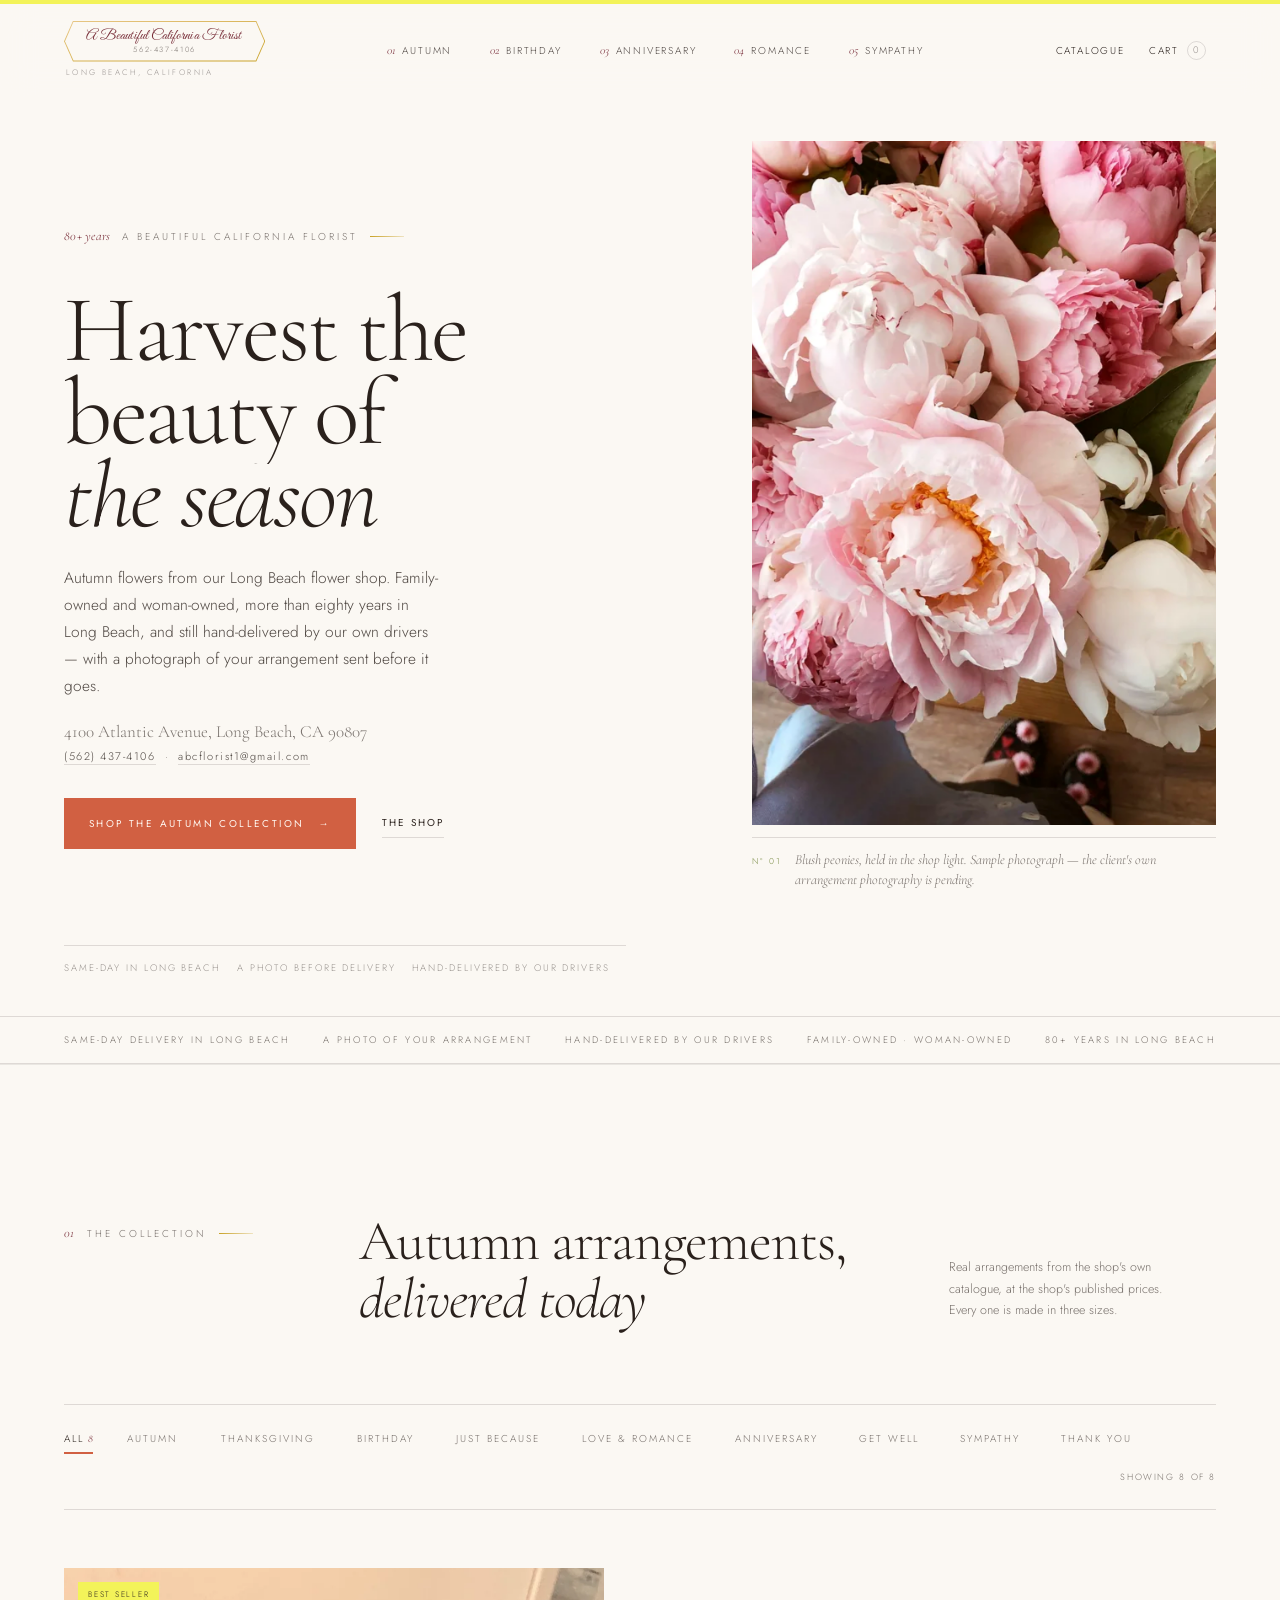
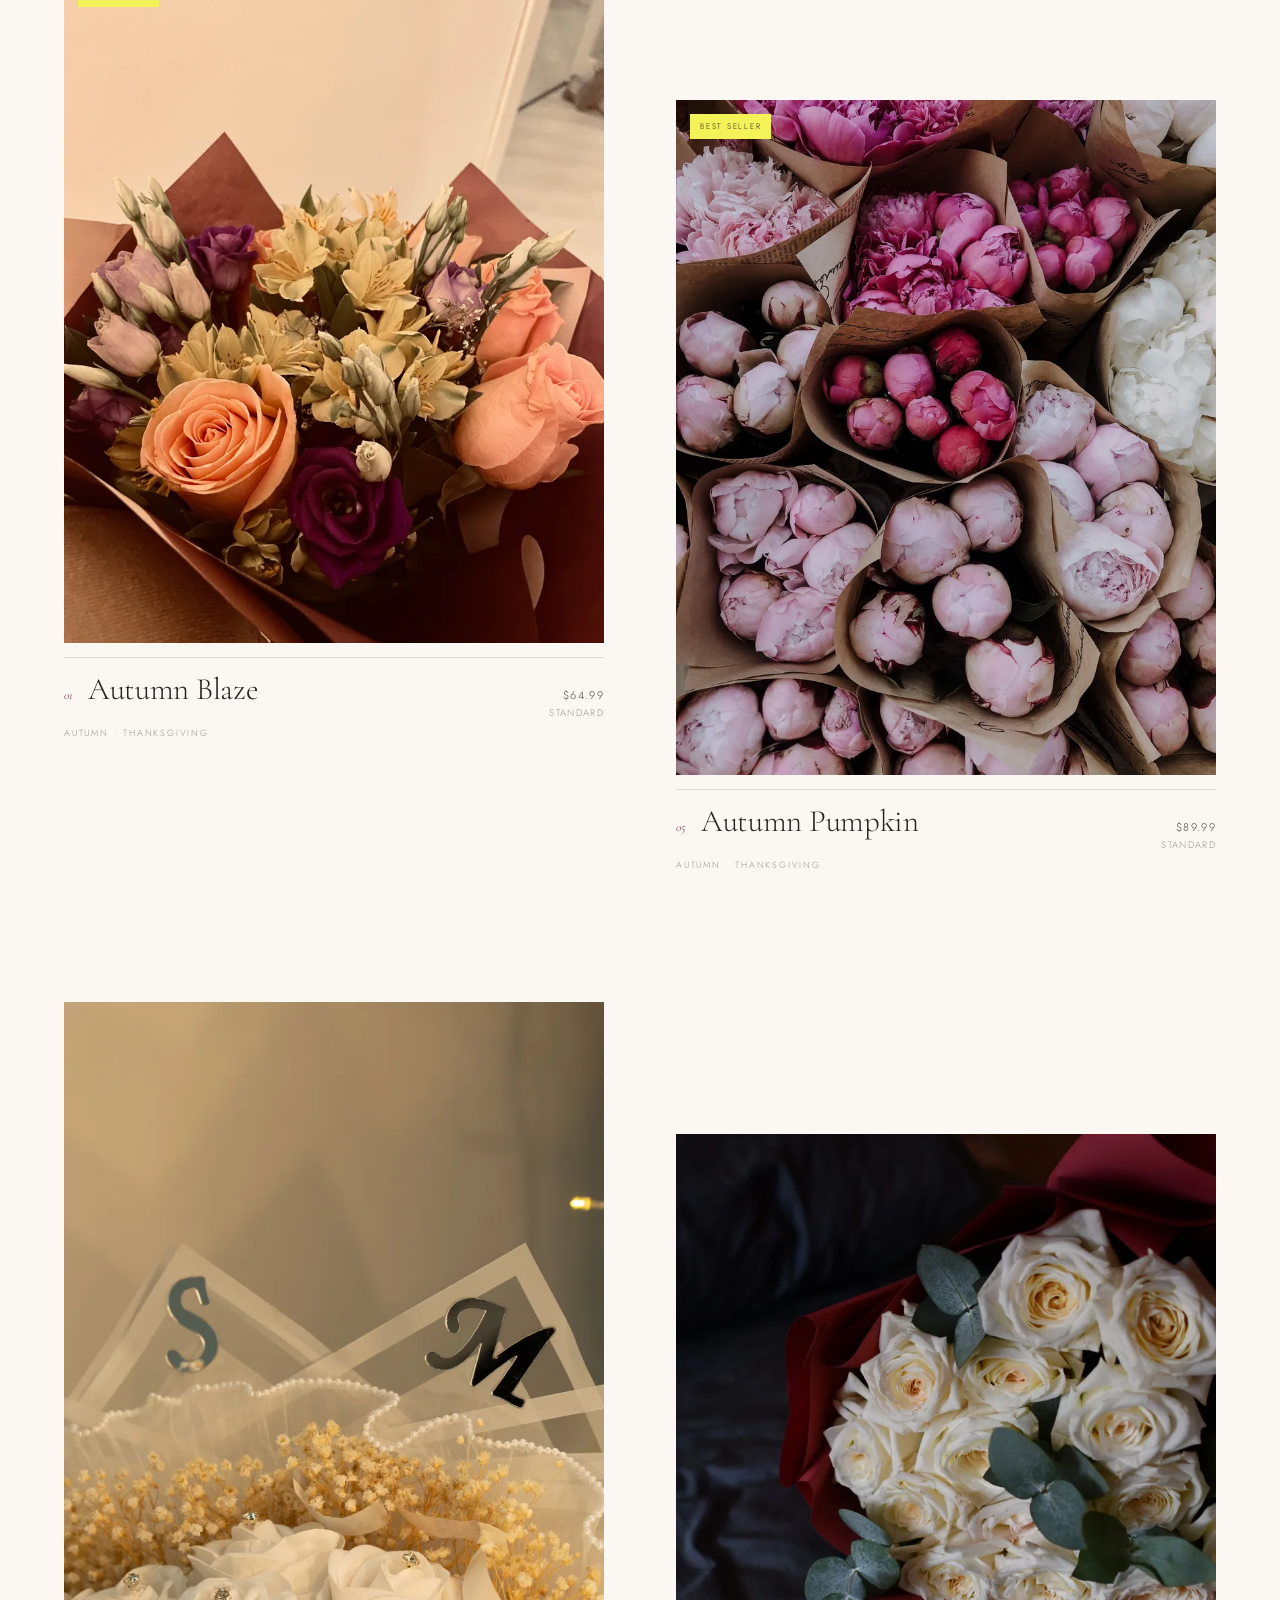
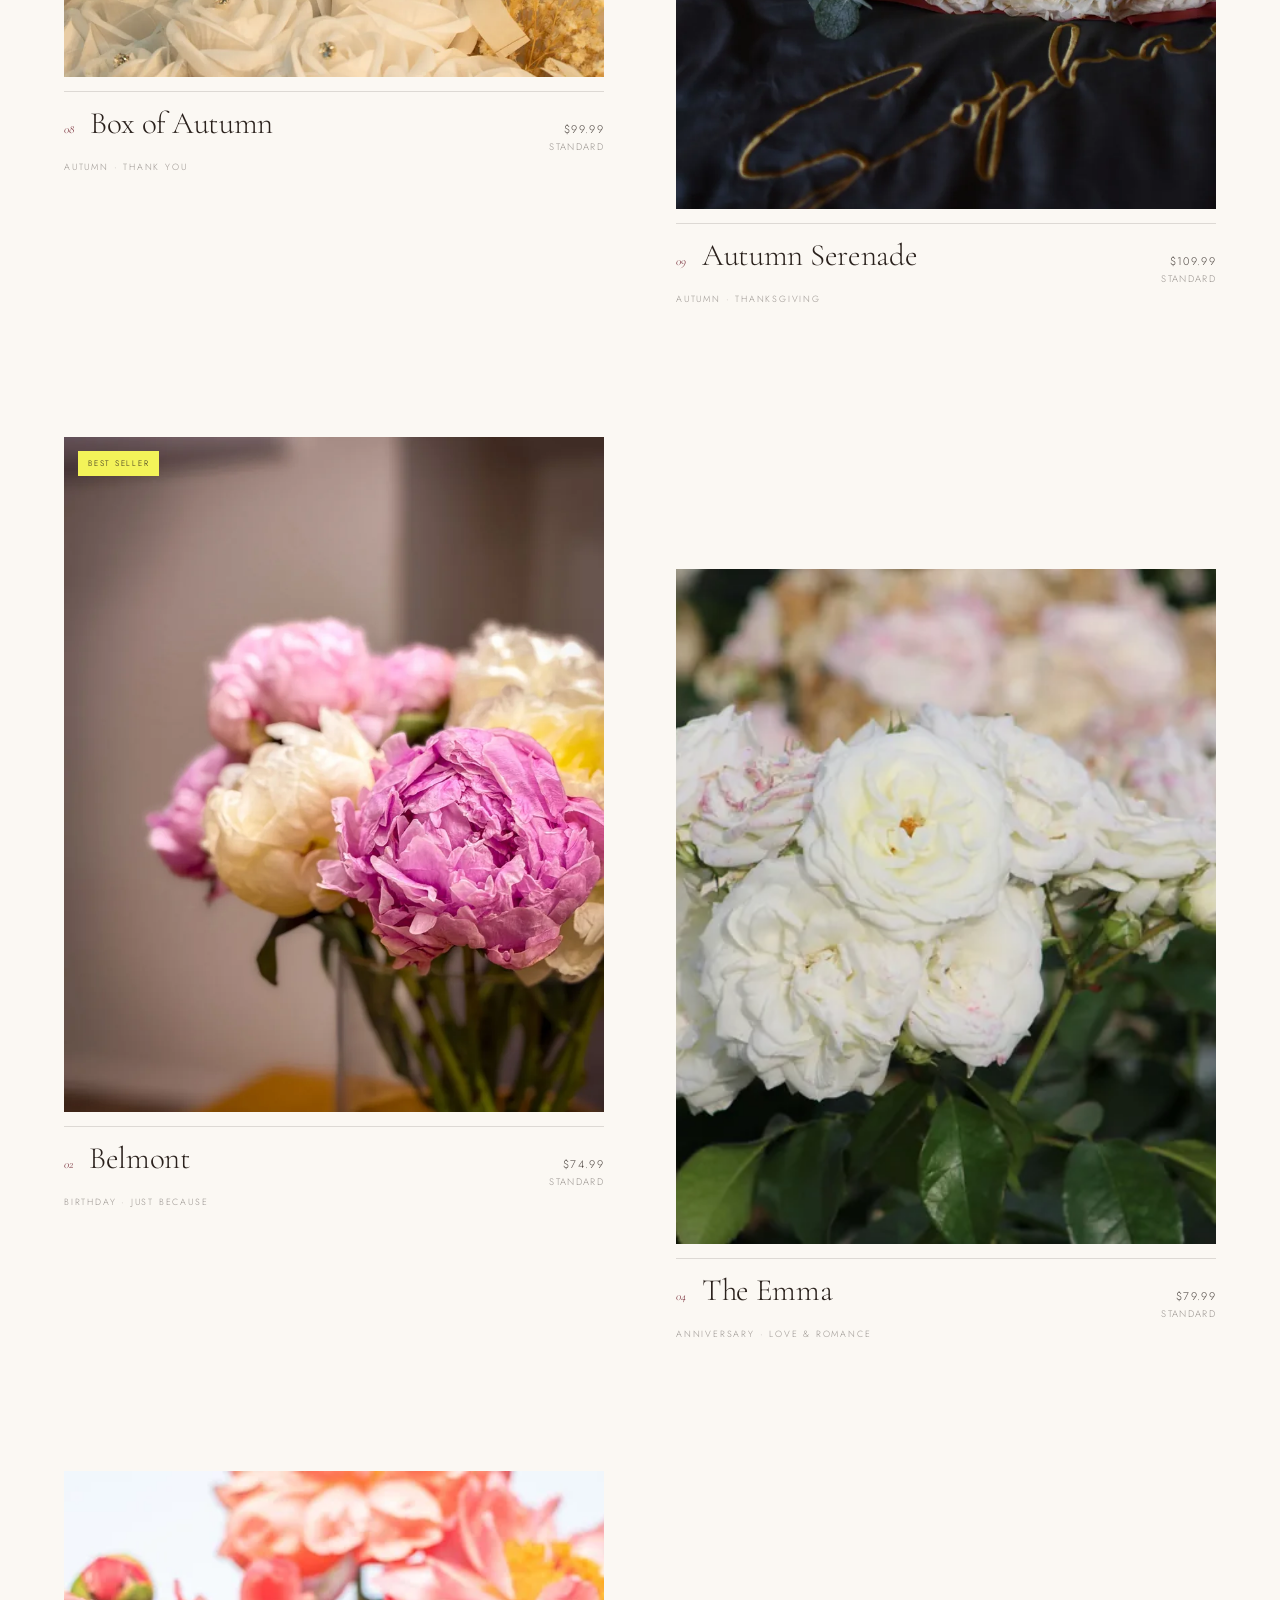
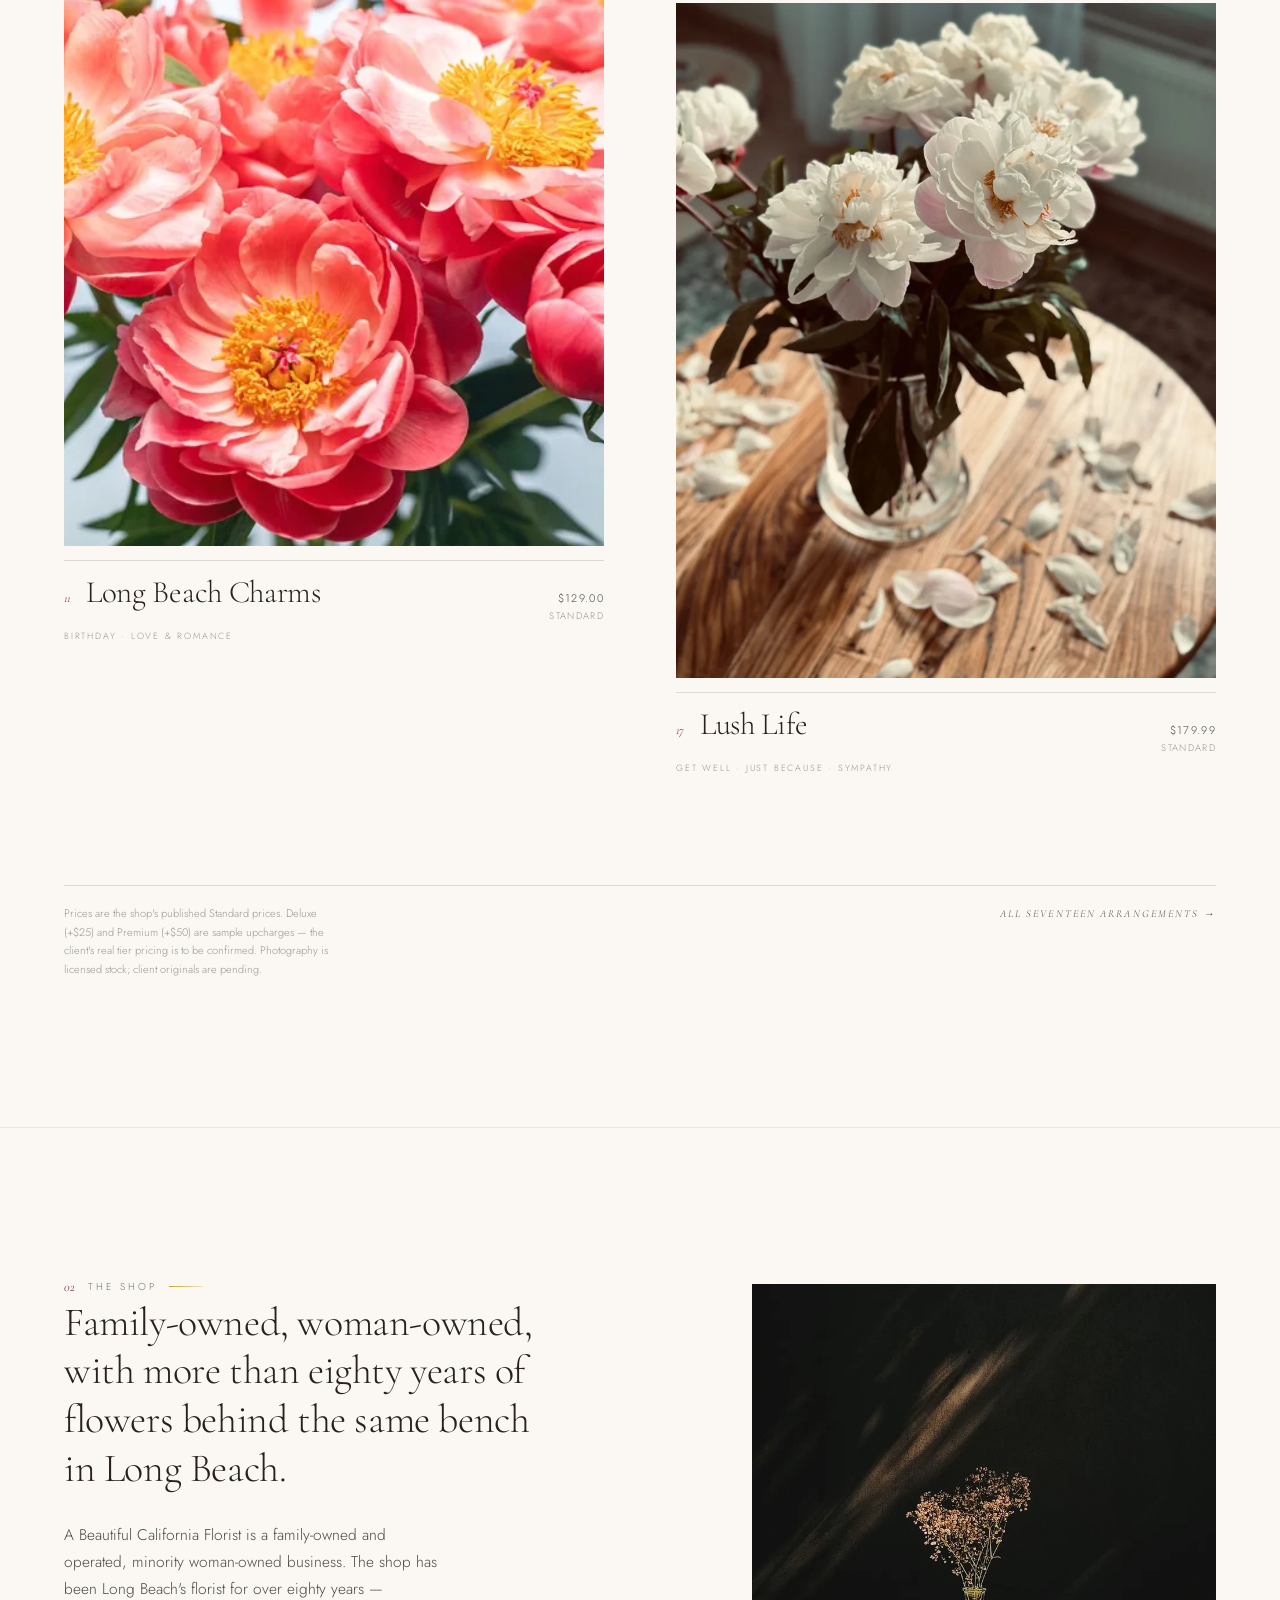
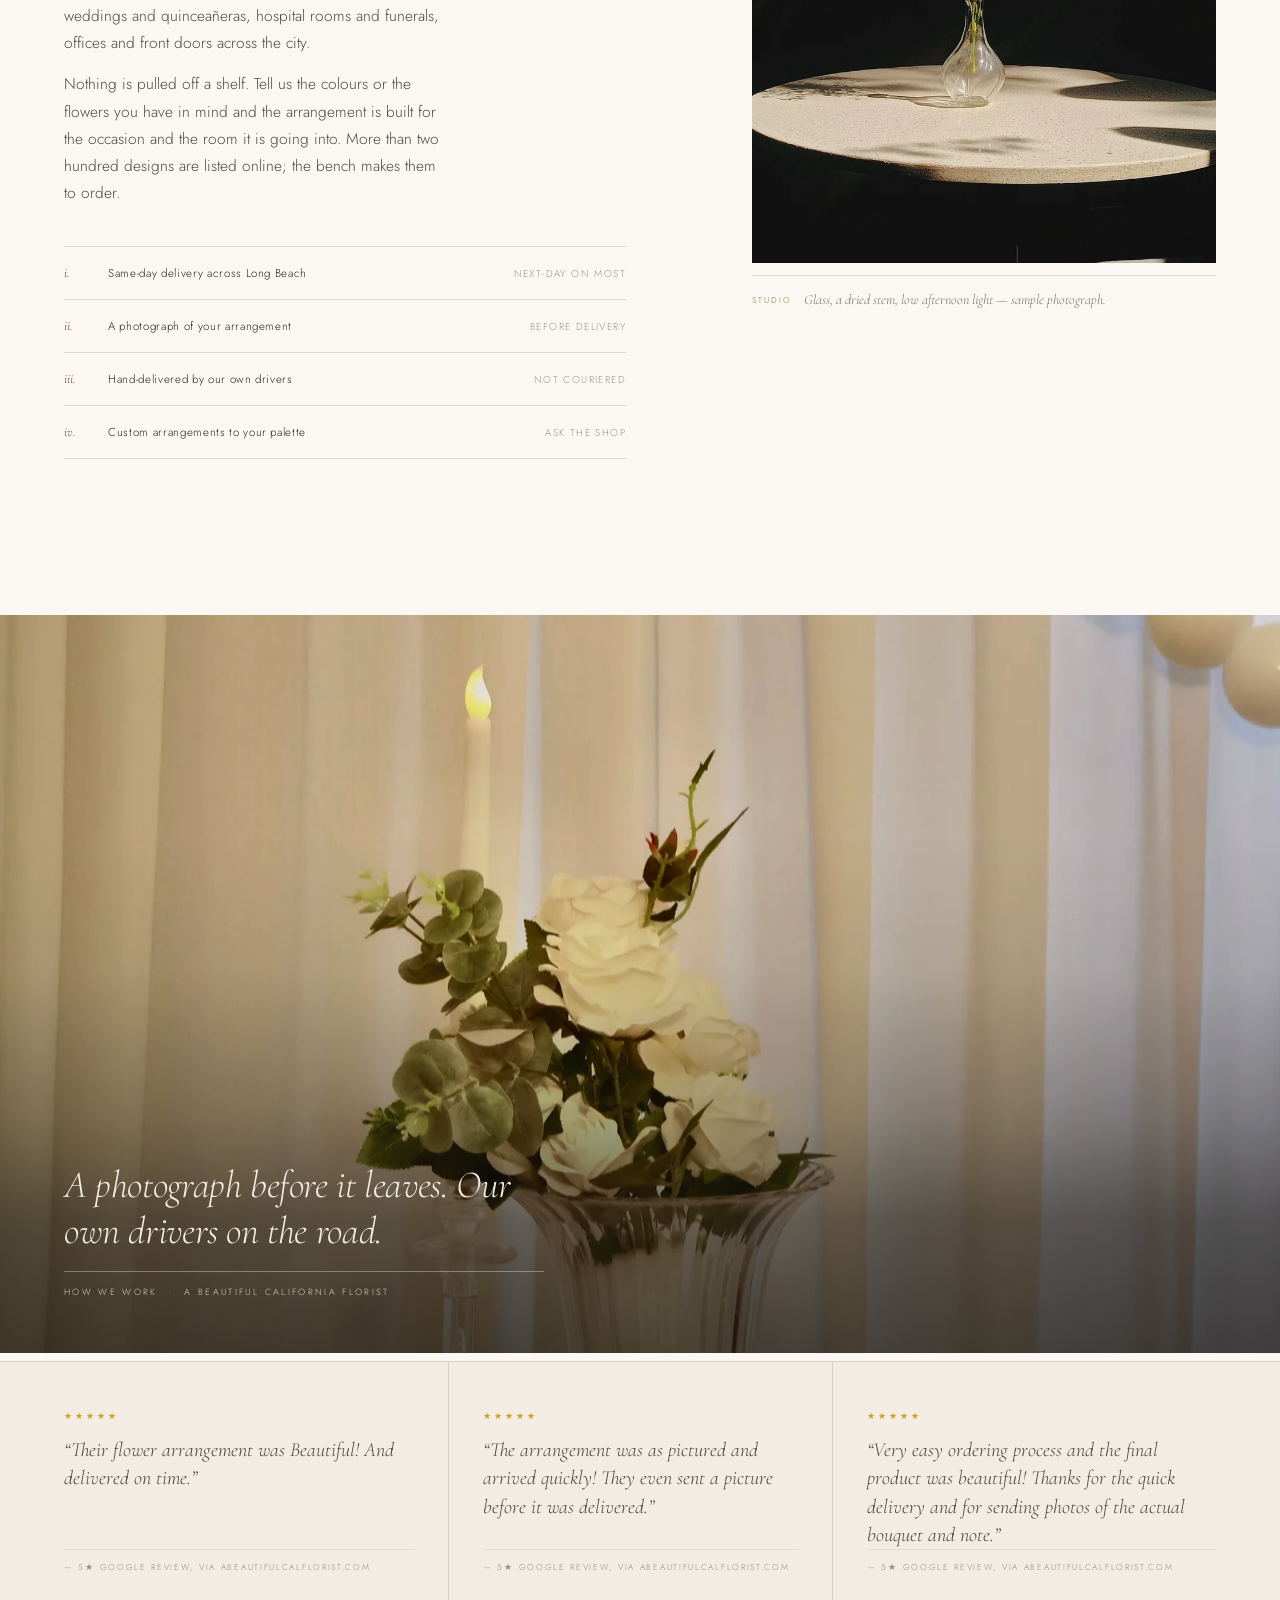
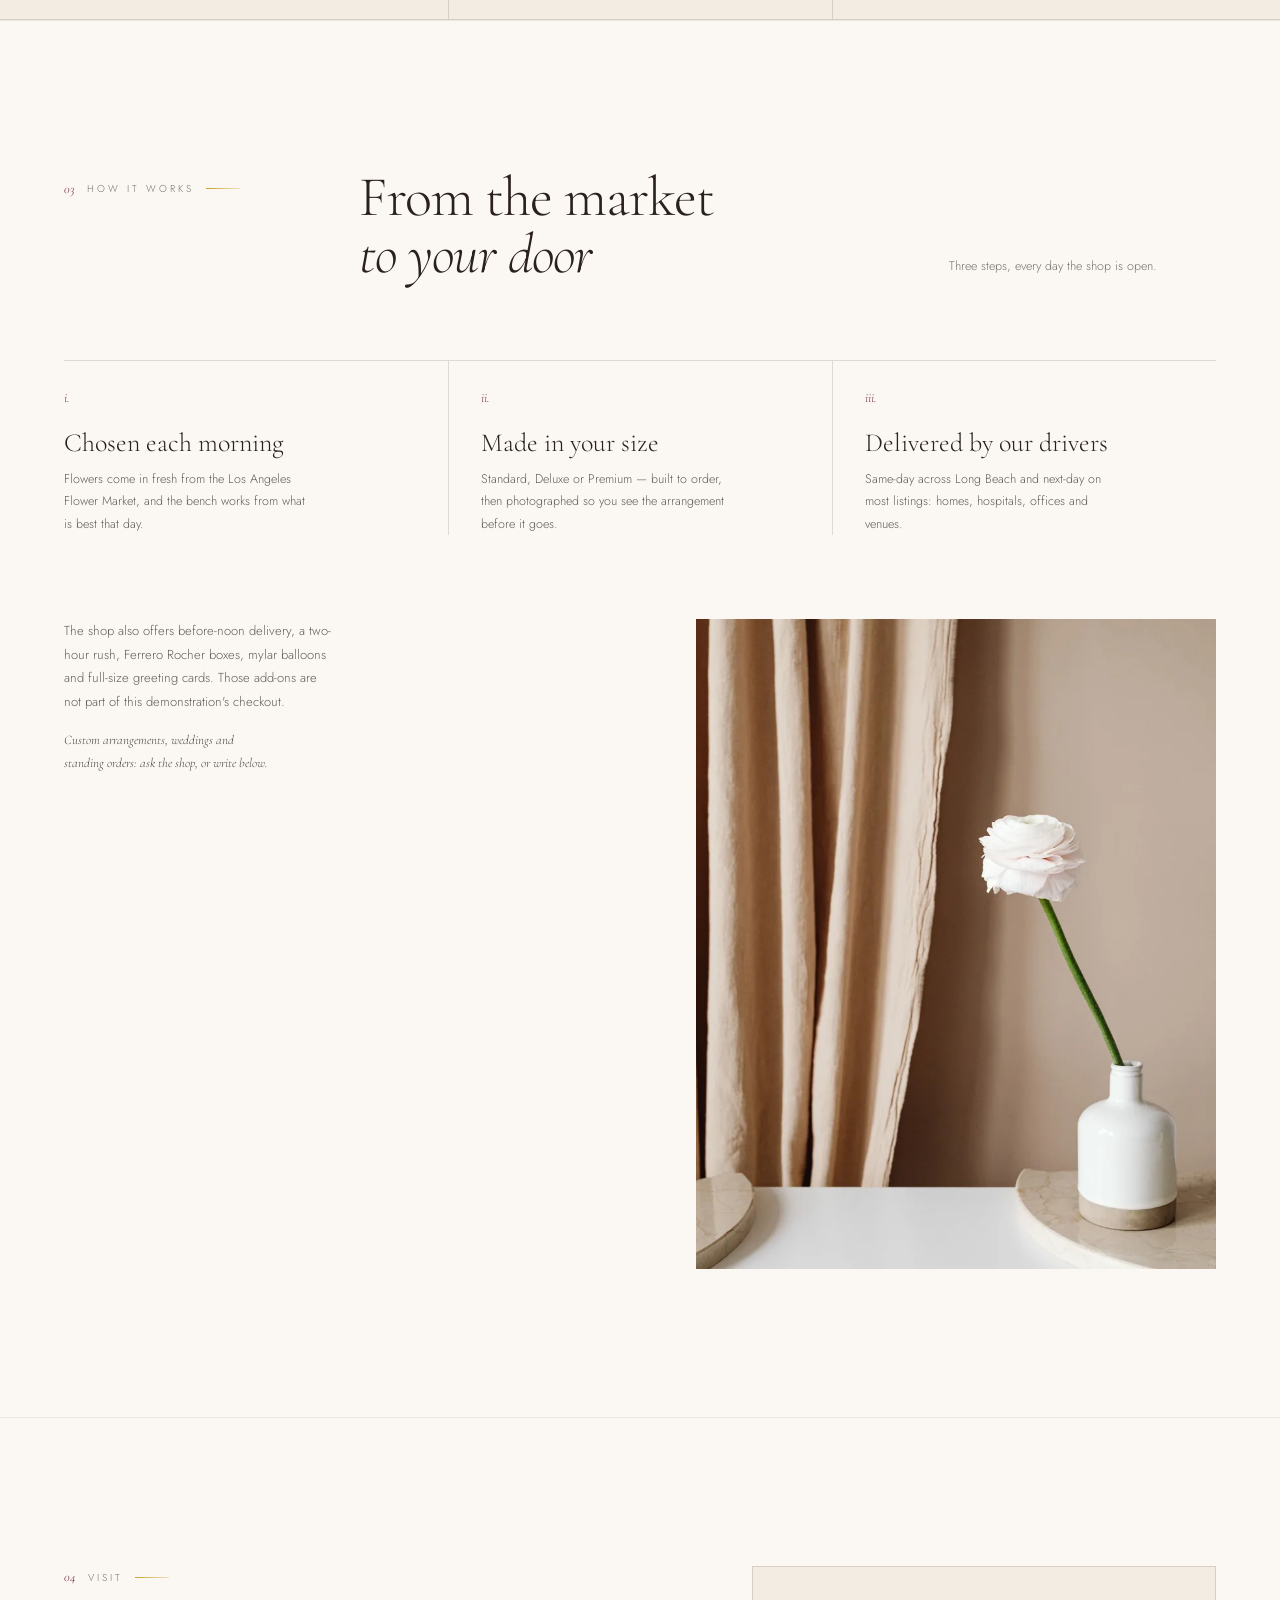
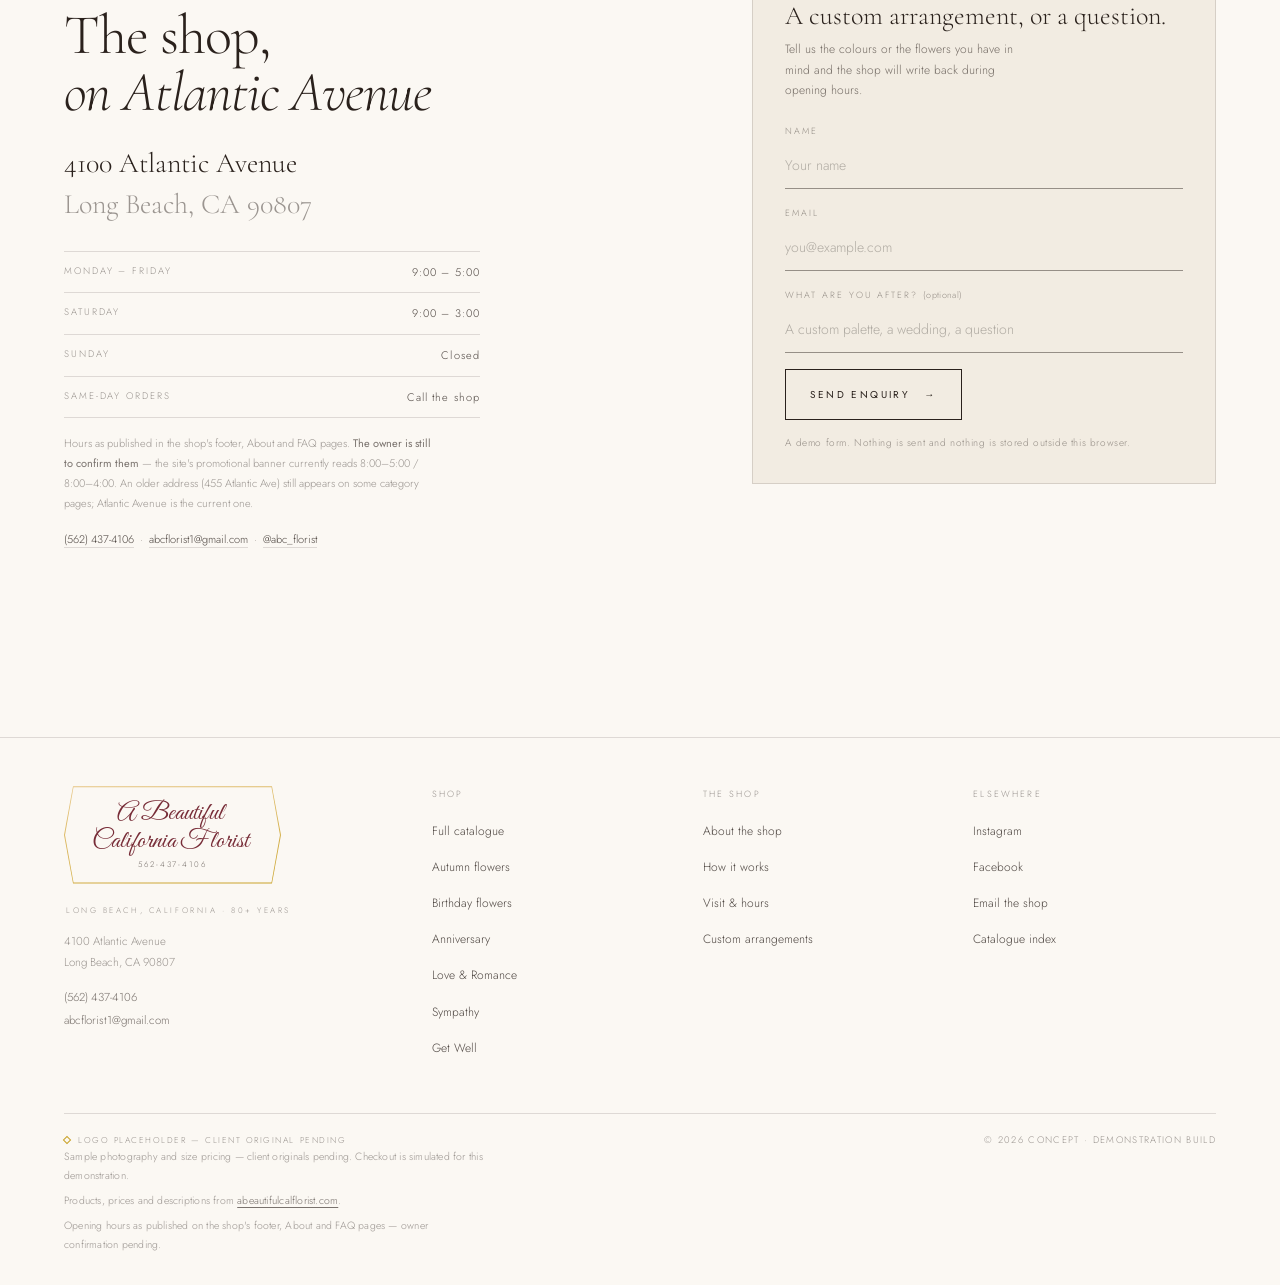
==== commit 24aa03c8: "Update florist preview to client-reported 4100 Atlantic Avenue location" ====
--- a/index.html
+++ b/index.html
@@ -6,7 +6,7 @@
 <meta charset="utf-8">
 <meta name="viewport" content="width=device-width, initial-scale=1">
 <title>A Beautiful California Florist — Long Beach, CA</title>
-<meta name="description" content="A Beautiful California Florist, 611 E Carson St Ste B, Long Beach. Family-owned and woman-owned, more than 80 years of flowers — same-day delivery across Long Beach by our own drivers. A design concept.">
+<meta name="description" content="A Beautiful California Florist, 4100 Atlantic Avenue, Long Beach. Family-owned and woman-owned, more than 80 years of flowers — same-day delivery across Long Beach by our own drivers. A design concept.">
 <meta name="theme-color" content="#FBF8F3">
 <link rel="stylesheet" href="assets/fonts.css">
 <link rel="stylesheet" href="assets/css/concept.css">
@@ -71,11 +71,11 @@
             <span class="line"><span data-hero-line><em>the season</em></span></span>
           </h1>
           <div class="hero-body" data-hero-item>
-            <p class="lede hero-lede hero-lede--long">Autumn flowers from the shop on Carson Street. Family-owned and woman-owned, more than eighty years in Long Beach, and still hand-delivered by our own drivers — with a photograph of your arrangement sent before it goes.</p>
-            <p class="lede hero-lede hero-lede--short">Autumn flowers from the shop on Carson Street, hand-delivered across Long Beach.</p>
+            <p class="lede hero-lede hero-lede--long">Autumn flowers from our Long Beach flower shop. Family-owned and woman-owned, more than eighty years in Long Beach, and still hand-delivered by our own drivers — with a photograph of your arrangement sent before it goes.</p>
+            <p class="lede hero-lede hero-lede--short">Autumn flowers from the shop on Atlantic Avenue, hand-delivered across Long Beach.</p>
           </div>
           <p class="hero-address" data-hero-item>
-            <span>611 E Carson St Ste B, Long Beach, CA 90807</span>
+            <span>4100 Atlantic Avenue, Long Beach, CA 90807</span>
             <span class="tel"><a href="tel:+15624374106">(562) 437-4106</a> &nbsp;·&nbsp; <a href="mailto:abcflorist1@gmail.com">abcflorist1@gmail.com</a></span>
           </p>
           <div class="hero-ctas" data-hero-item>
@@ -277,9 +277,9 @@
       <div class="visit-grid">
         <div class="visit-left" data-cascade data-cascade-step="55">
           <p class="eyebrow" data-reveal><span class="num">04</span>Visit</p>
-          <h2 class="sec-title" id="visit-title" data-reveal style="margin-top:18px">The shop,<br><em>on Carson Street</em></h2>
+          <h2 class="sec-title" id="visit-title" data-reveal style="margin-top:18px">The shop,<br><em>on Atlantic Avenue</em></h2>
           <p class="visit-address" data-reveal>
-            <span>611 E Carson St Ste B</span>
+            <span>4100 Atlantic Avenue</span>
             <span class="muted">Long Beach, CA 90807</span>
           </p>
           <ul class="hours" data-reveal>
@@ -288,7 +288,7 @@
             <li><span class="d">Sunday</span><span>Closed</span></li>
             <li><span class="d">Same-day orders</span><span>Call the shop</span></li>
           </ul>
-          <p class="section-note" data-reveal>Hours as published in the shop's footer, About and FAQ pages. <b>The owner is still to confirm them</b> — the site's promotional banner currently reads 8:00–5:00 / 8:00–4:00. An older address (455 Atlantic Ave) still appears on some category pages; Carson Street is the current one.</p>
+          <p class="section-note" data-reveal>Hours as published in the shop's footer, About and FAQ pages. <b>The owner is still to confirm them</b> — the site's promotional banner currently reads 8:00–5:00 / 8:00–4:00. An older address (455 Atlantic Ave) still appears on some category pages; Atlantic Avenue is the current one.</p>
           <p class="section-note" data-reveal><a href="tel:+15624374106">(562) 437-4106</a> &nbsp;·&nbsp; <a href="mailto:abcflorist1@gmail.com">abcflorist1@gmail.com</a> &nbsp;·&nbsp; <a href="https://www.instagram.com/abc_florist/" rel="noopener">@abc_florist</a></p>
         </div>
 
@@ -333,7 +333,7 @@
           <span class="brand-phone">562-437-4106</span>
         </span>
         <span class="brand-sub">Long Beach, California · 80+ years</span>
-        <p>611 E Carson St Ste B<br>Long Beach, CA 90807</p>
+        <p>4100 Atlantic Avenue<br>Long Beach, CA 90807</p>
         <div class="footer-contact">
           <a href="tel:+15624374106">(562) 437-4106</a>
           <a href="mailto:abcflorist1@gmail.com">abcflorist1@gmail.com</a>
@@ -536,7 +536,7 @@
               <span class="co-choice__mark" aria-hidden="true"></span>
               <span class="co-choice__body">
                 <span class="co-choice__label">Pick up at the shop</span>
-                <span class="co-choice__note">611 E Carson St Ste B, Long Beach — Mon–Fri 9–5, Sat 9–3, closed Sunday.</span>
+                <span class="co-choice__note">4100 Atlantic Avenue, Long Beach — Mon–Fri 9–5, Sat 9–3, closed Sunday.</span>
               </span>
             </label>
           </fieldset>
@@ -566,7 +566,7 @@
             </div>
           </div>
 
-          <p class="co-pickup-note" data-co-pickup-note hidden>Collect from the counter at 611 E Carson St Ste B, between the hours above. Nothing is held for you in this demo.</p>
+          <p class="co-pickup-note" data-co-pickup-note hidden>Collect from the counter at 4100 Atlantic Avenue, between the hours above. Nothing is held for you in this demo.</p>
 
           <div class="co-fields two co-when">
             <div class="field" data-field>
@@ -648,13 +648,13 @@
       <li><a href="#collection" data-menu-link><span class="mi-no">01</span><span class="mi-name">Flowers</span><span class="mi-note">Autumn</span></a></li>
       <li><a href="#house" data-menu-link><span class="mi-no">02</span><span class="mi-name">The Shop</span><span class="mi-note">80+ years</span></a></li>
       <li><a href="#atelier" data-menu-link><span class="mi-no">03</span><span class="mi-name">How it works</span><span class="mi-note">Delivery</span></a></li>
-      <li><a href="#visit" data-menu-link><span class="mi-no">04</span><span class="mi-name">Visit</span><span class="mi-note">Carson St</span></a></li>
+      <li><a href="#visit" data-menu-link><span class="mi-no">04</span><span class="mi-name">Visit</span><span class="mi-note">Atlantic Ave</span></a></li>
       <li><a href="#collection" data-nav-filter="sympathy-and-funeral"><span class="mi-no">05</span><span class="mi-name">Sympathy</span><span class="mi-note">Condolence</span></a></li>
     </ol>
     <div style="margin-top:26px"><a class="ulink" href="collection.html">Full catalogue</a></div>
   </div>
   <div class="menu-foot">
-    <p>611 E Carson St Ste B, Long Beach, CA 90807<br>Mon–Fri 9–5 · Sat 9–3 · Sun closed</p>
+    <p>4100 Atlantic Avenue, Long Beach, CA 90807<br>Mon–Fri 9–5 · Sat 9–3 · Sun closed</p>
     <div class="m-row">
       <a class="ulink" href="tel:+15624374106">(562) 437-4106</a>
       <a class="ulink" href="mailto:abcflorist1@gmail.com">Email</a>
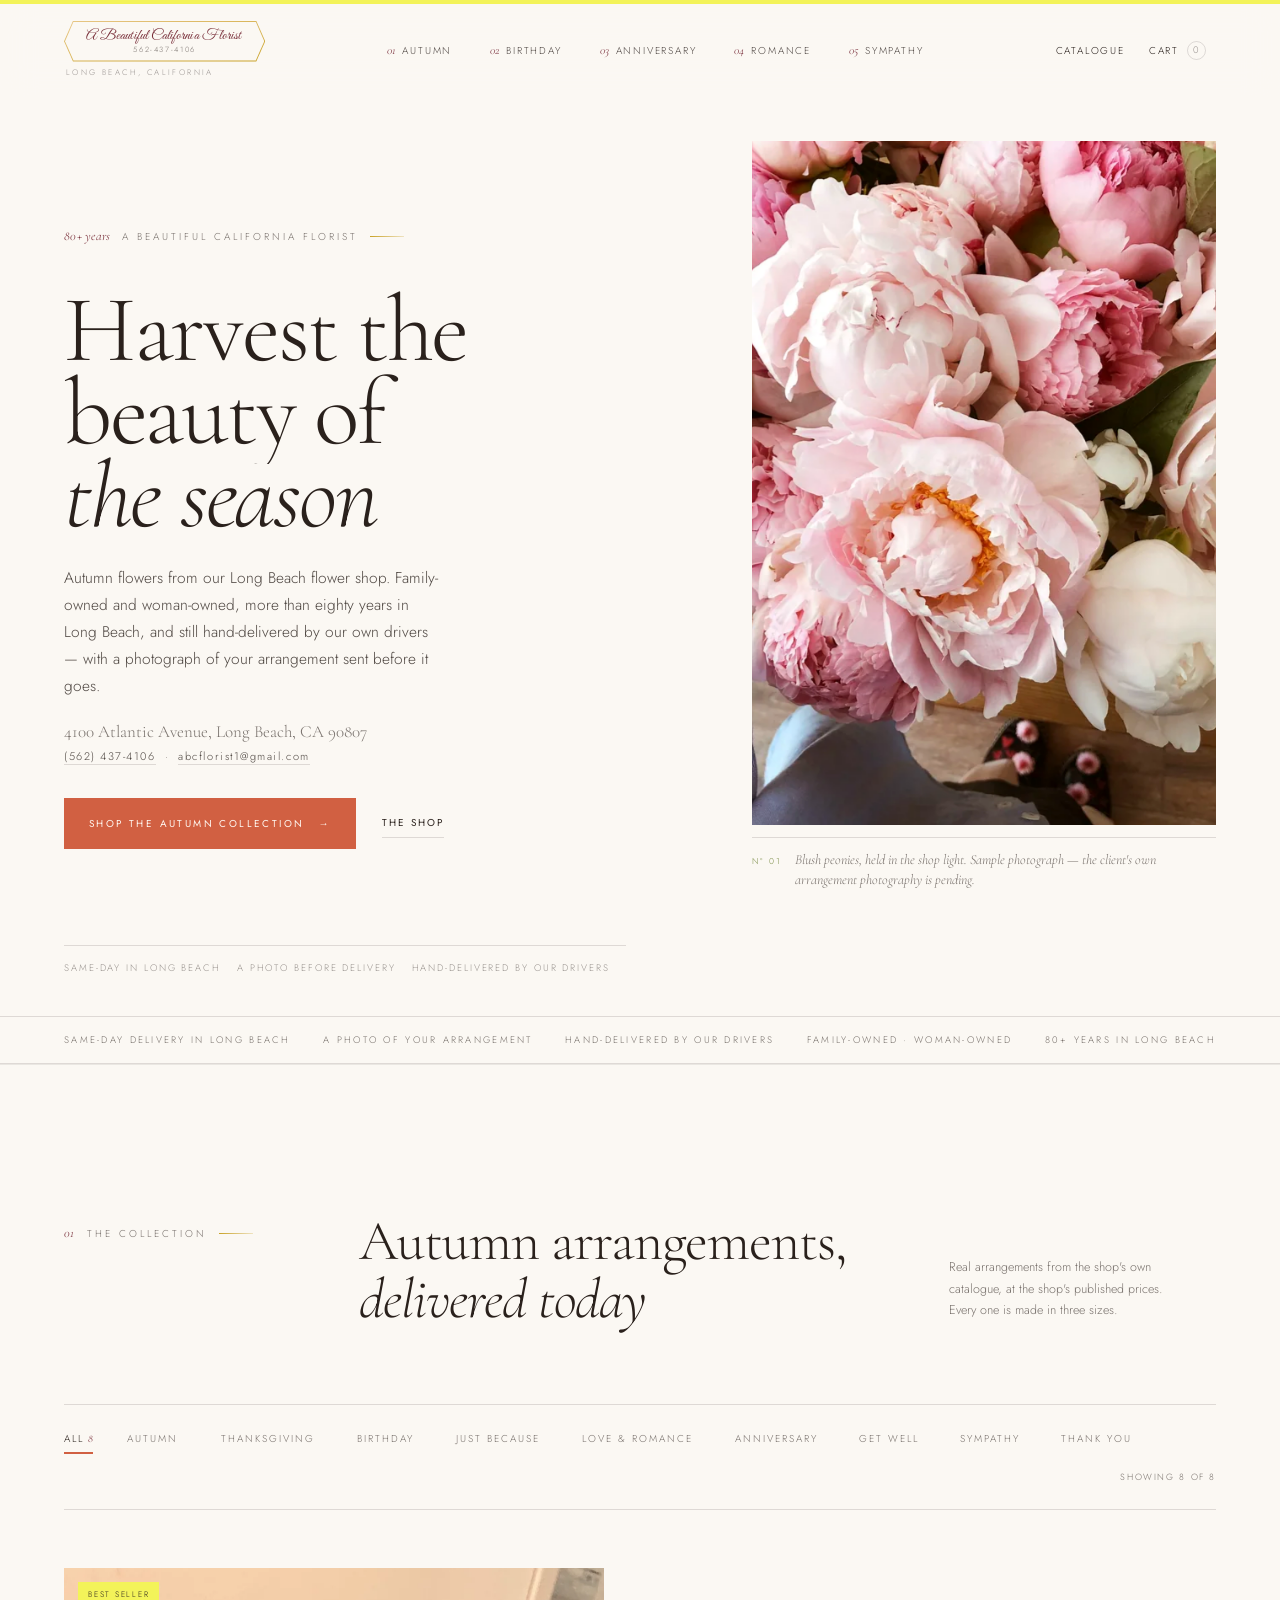
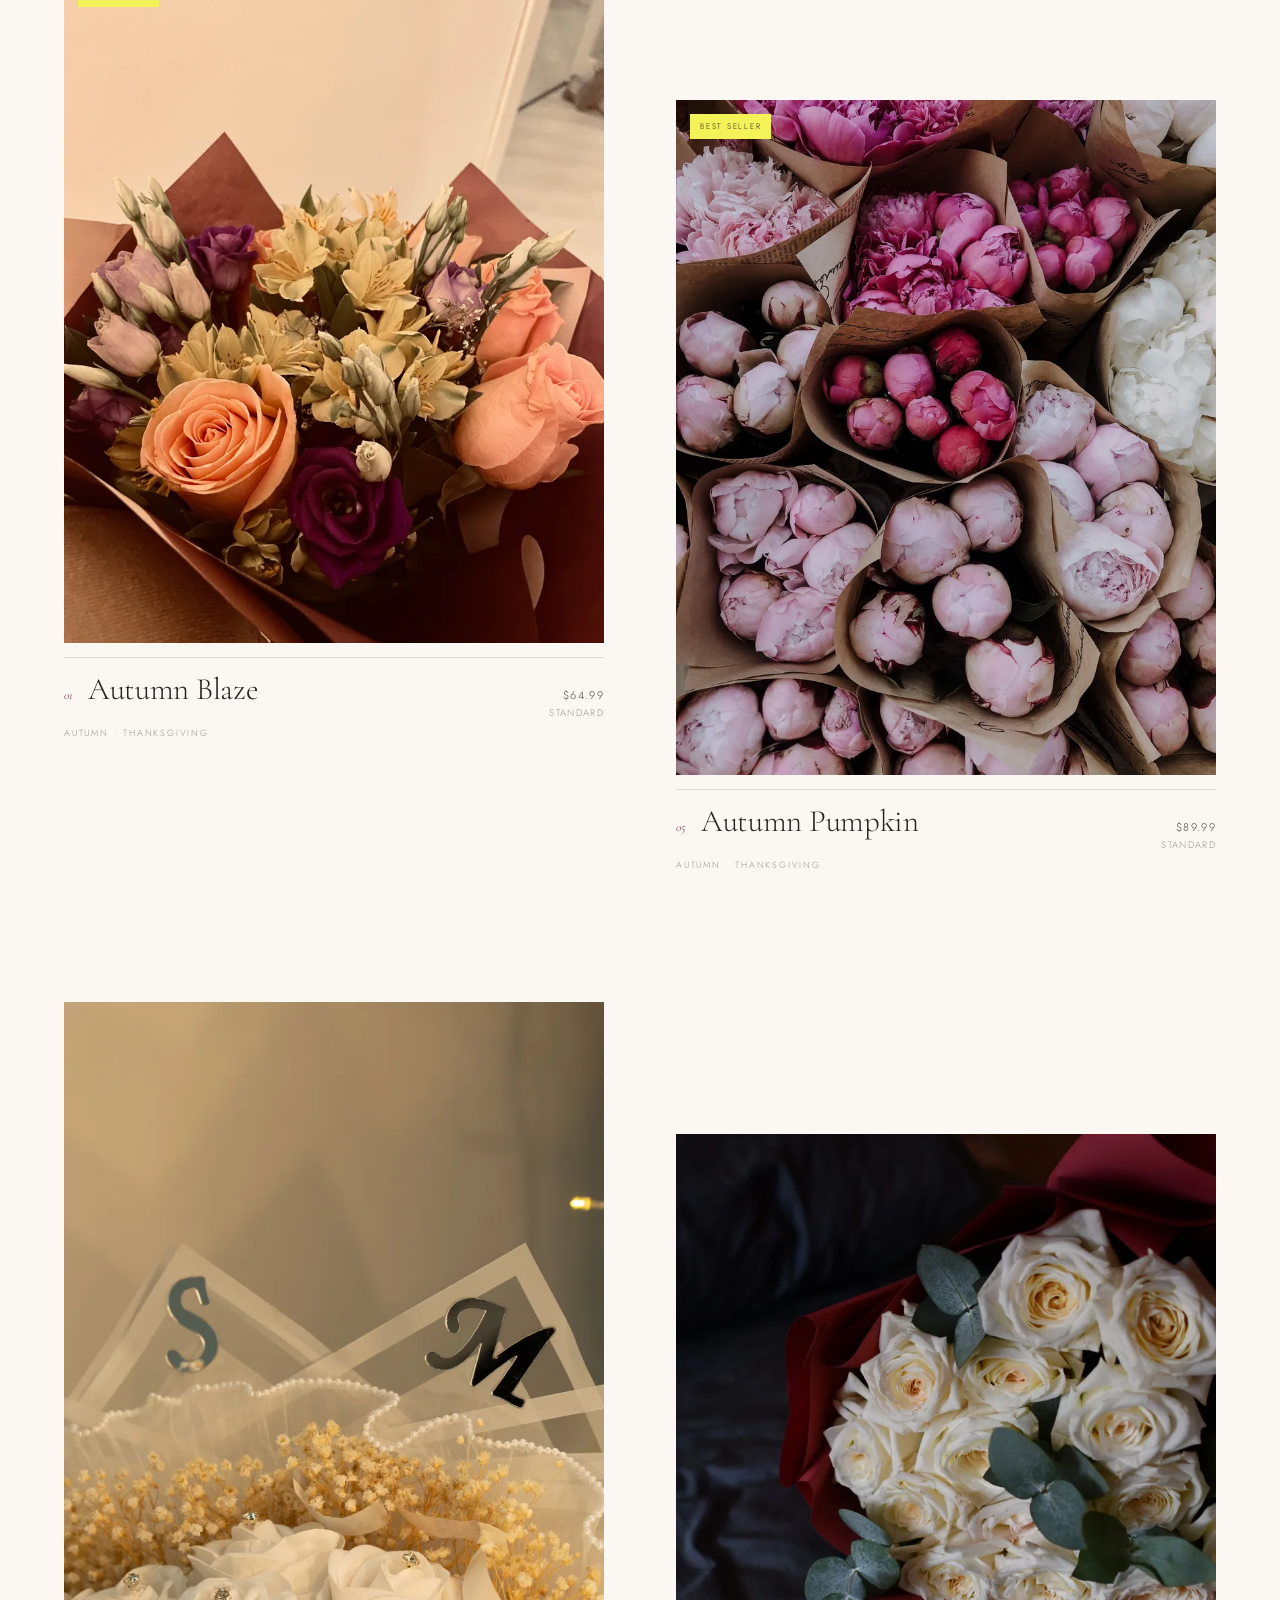
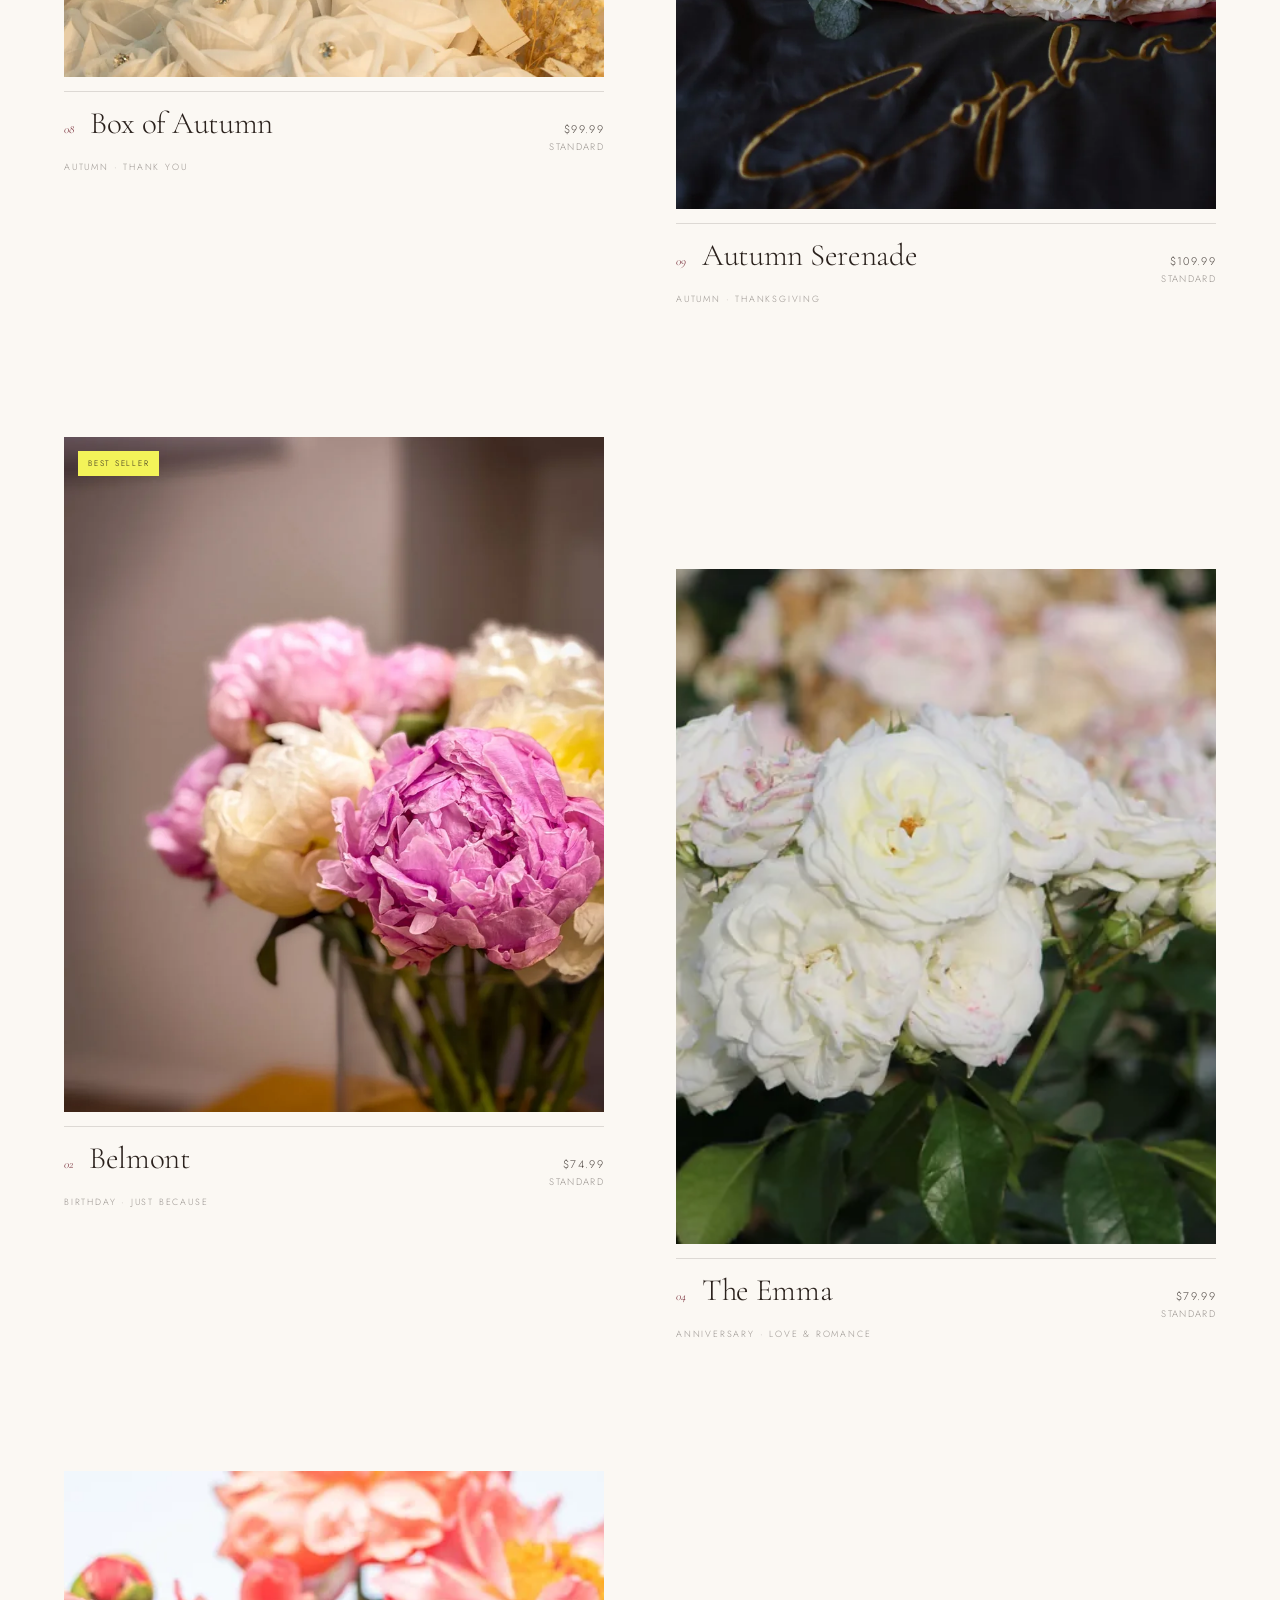
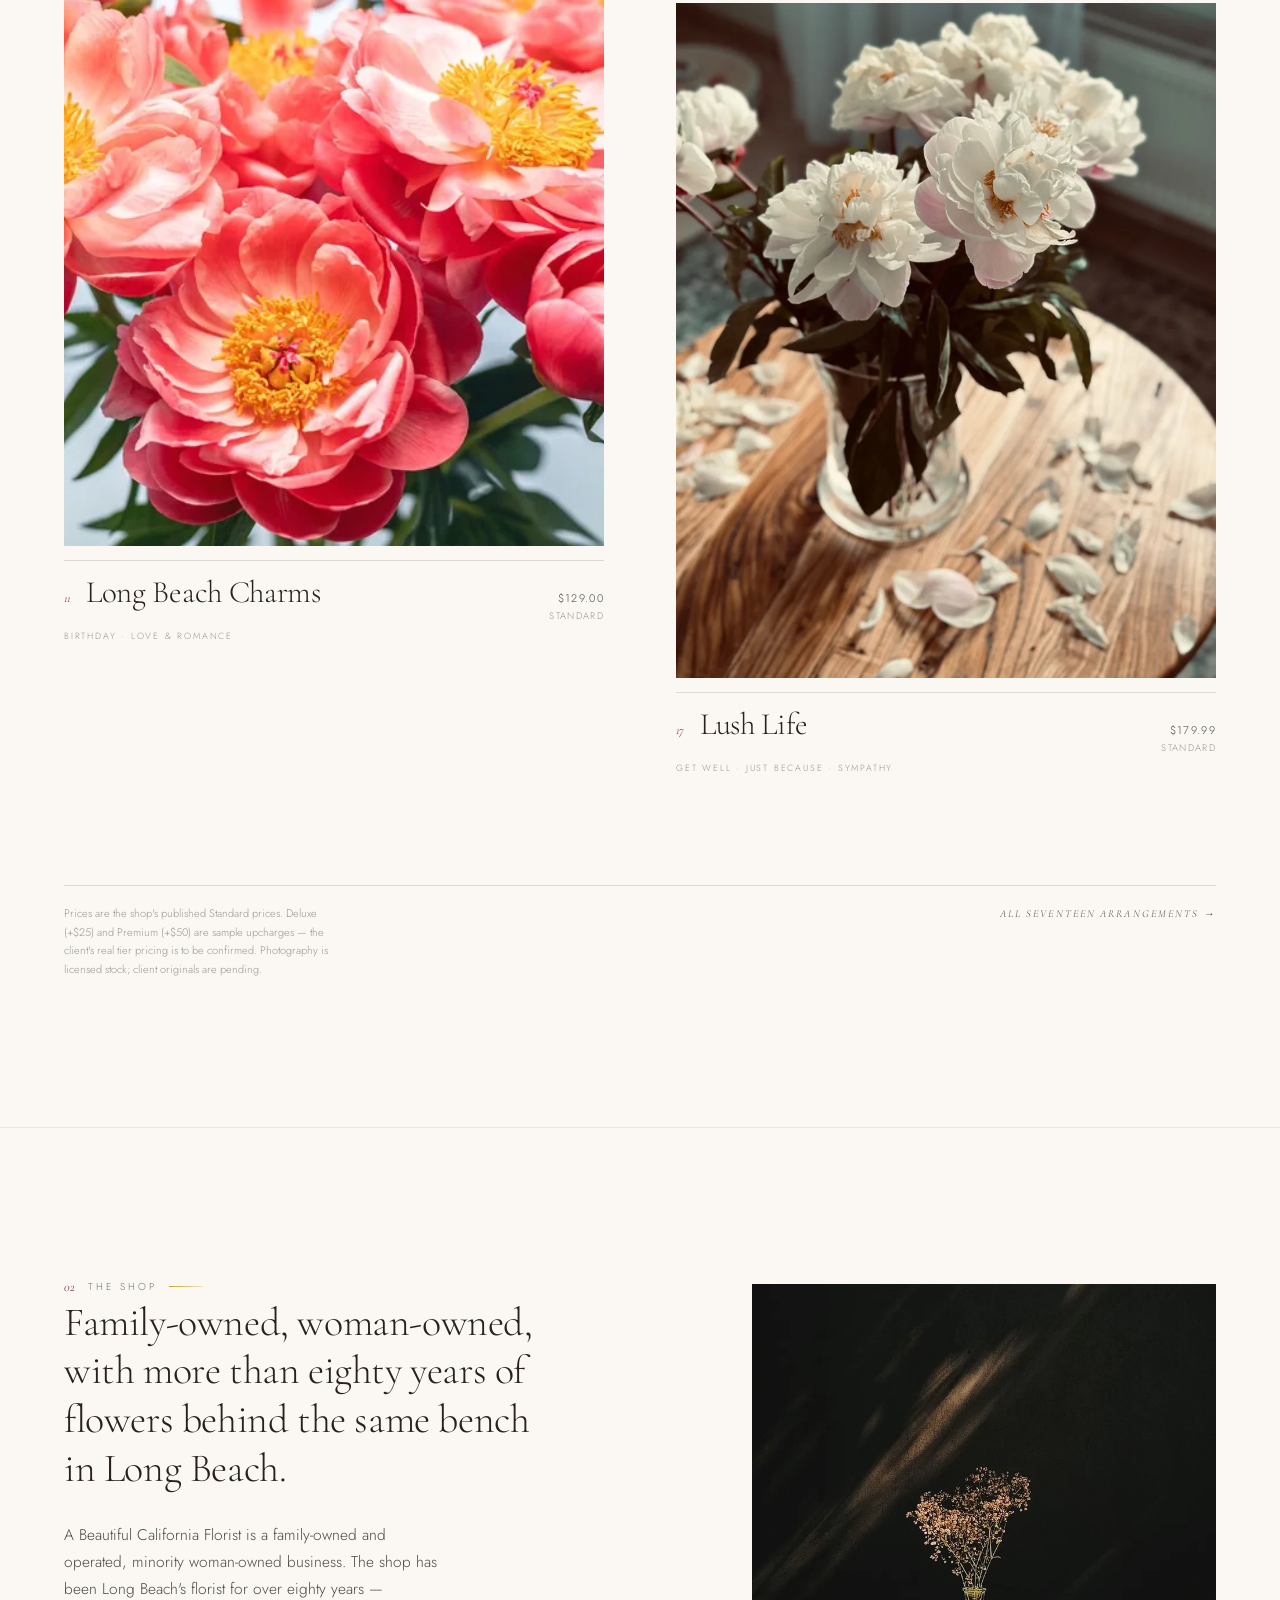
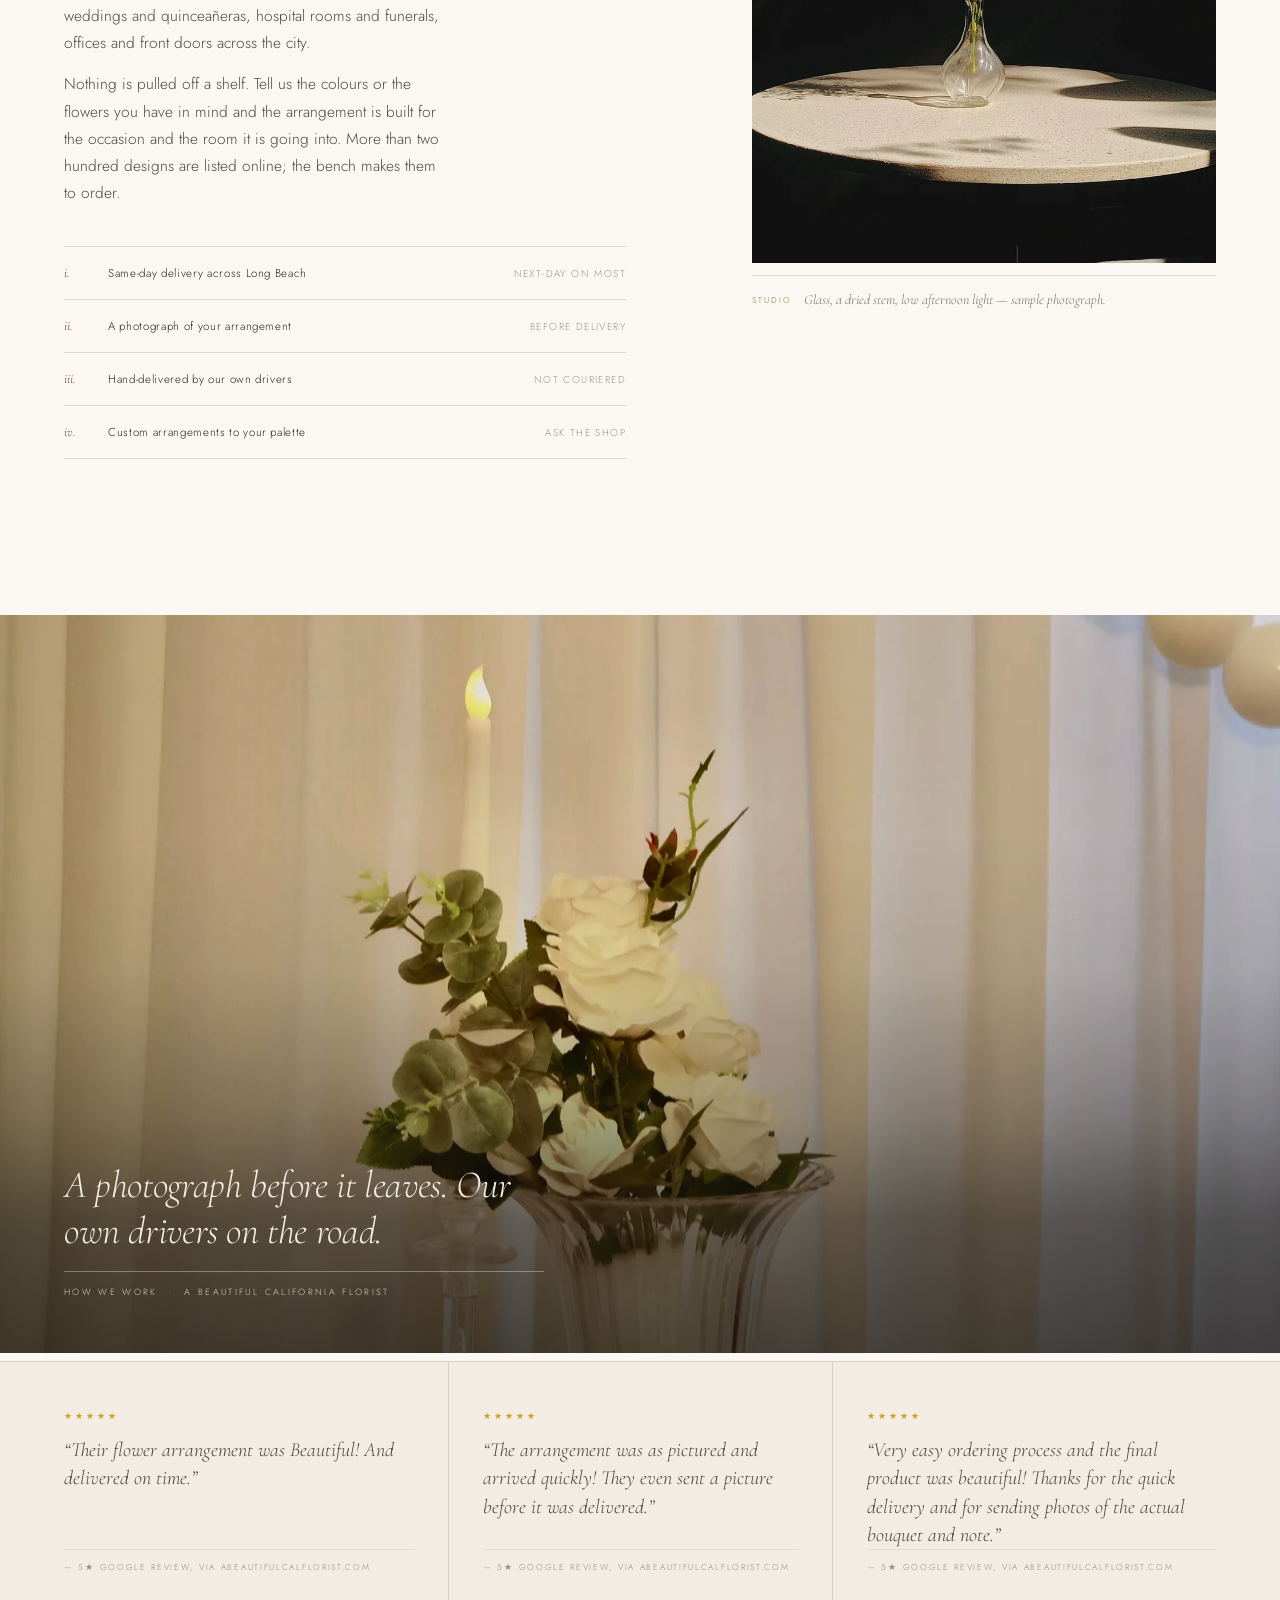
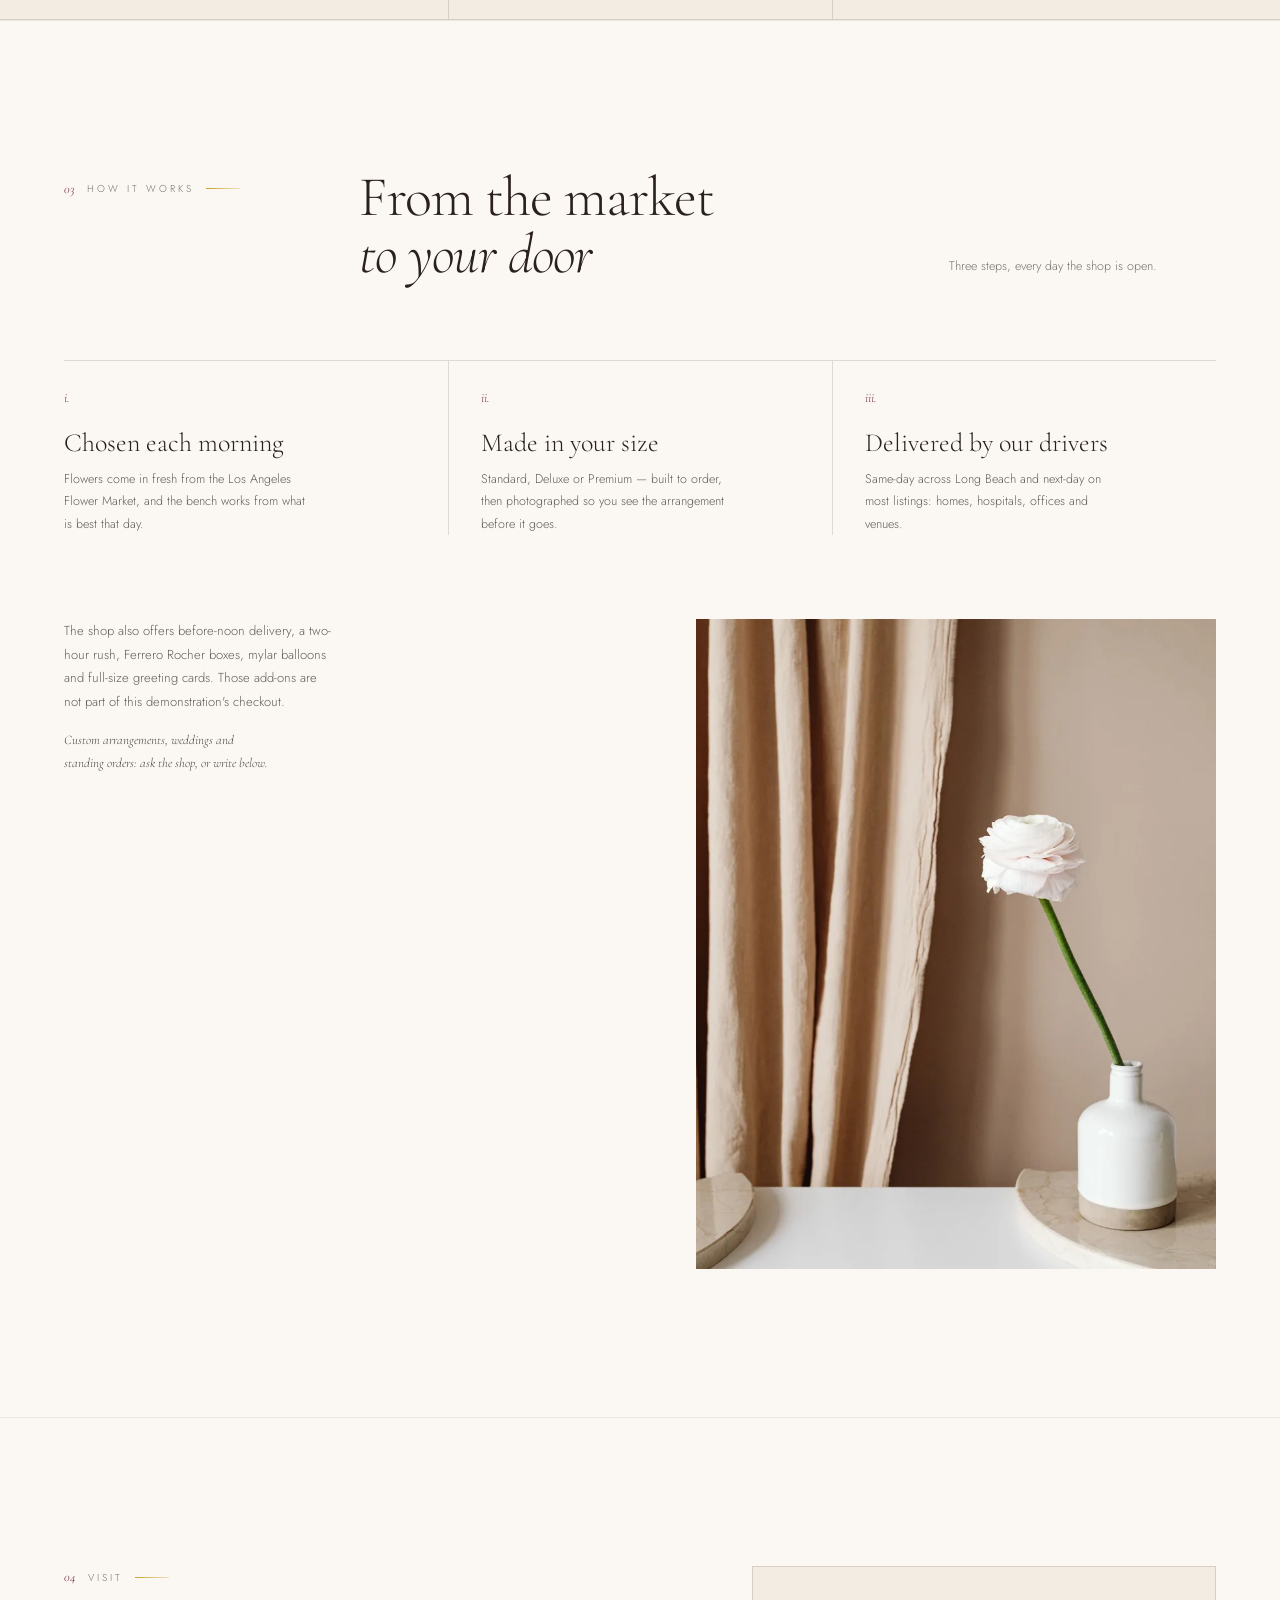
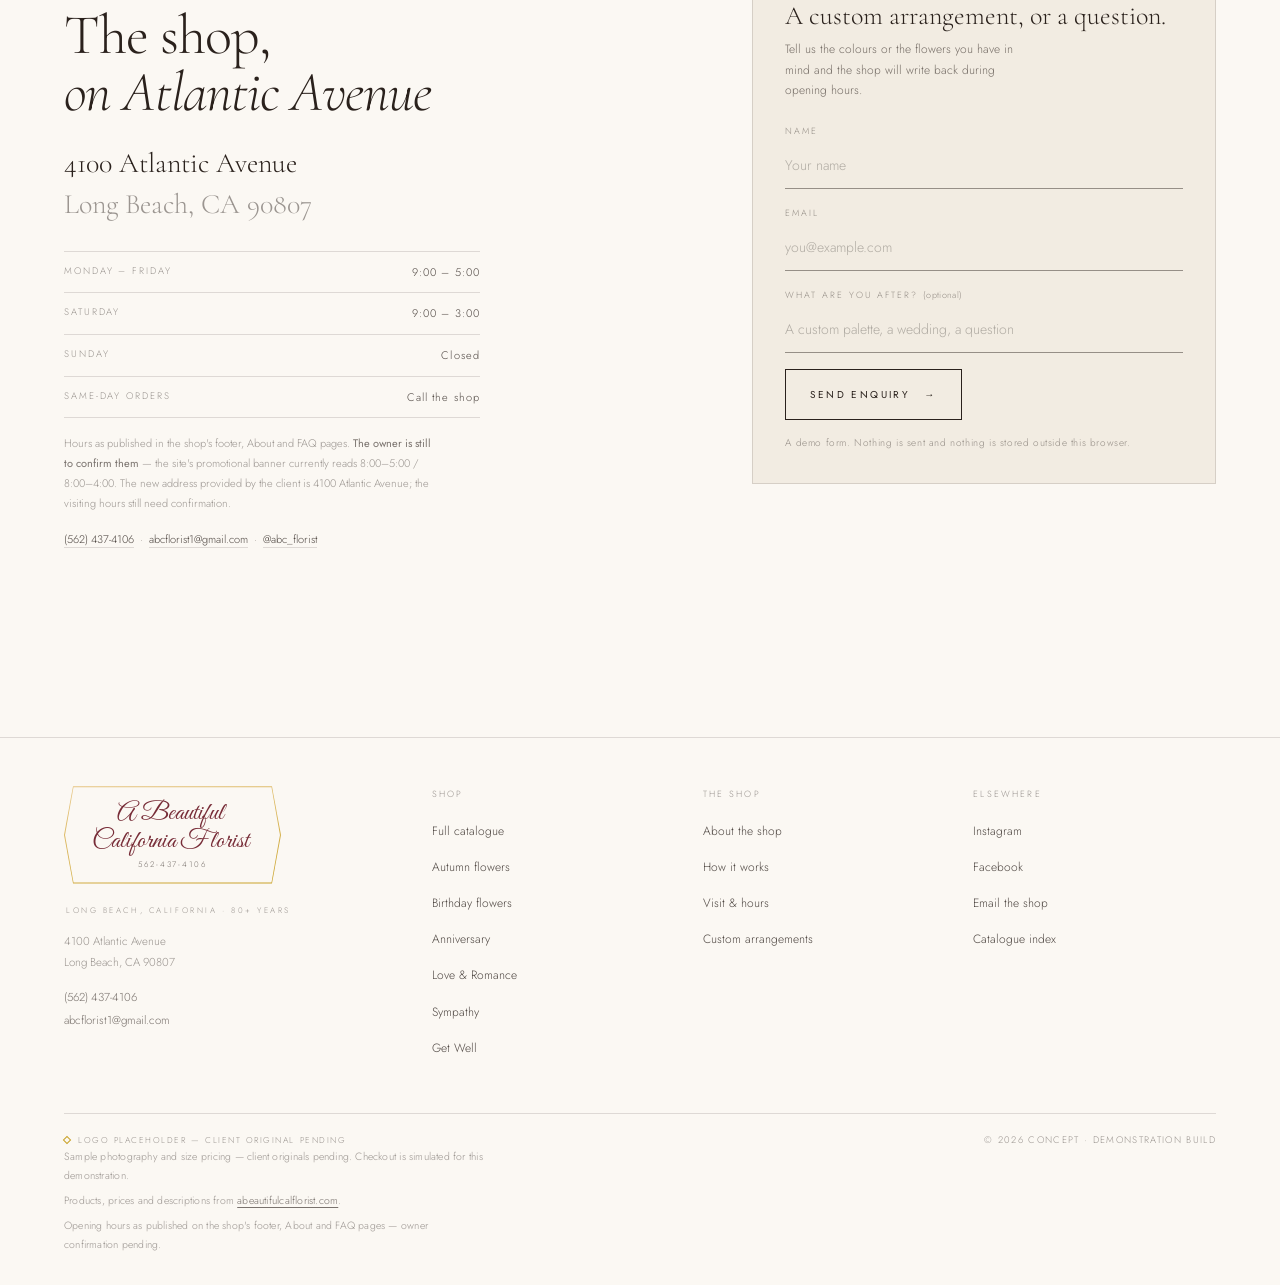
==== commit 3dfd79f5: "Remove obsolete relocation note from florist demo" ====
--- a/index.html
+++ b/index.html
@@ -288,7 +288,7 @@
             <li><span class="d">Sunday</span><span>Closed</span></li>
             <li><span class="d">Same-day orders</span><span>Call the shop</span></li>
           </ul>
-          <p class="section-note" data-reveal>Hours as published in the shop's footer, About and FAQ pages. <b>The owner is still to confirm them</b> — the site's promotional banner currently reads 8:00–5:00 / 8:00–4:00. An older address (455 Atlantic Ave) still appears on some category pages; Atlantic Avenue is the current one.</p>
+          <p class="section-note" data-reveal>Hours as published in the shop's footer, About and FAQ pages. <b>The owner is still to confirm them</b> — the site's promotional banner currently reads 8:00–5:00 / 8:00–4:00. The new address provided by the client is 4100 Atlantic Avenue; the visiting hours still need confirmation.</p>
           <p class="section-note" data-reveal><a href="tel:+15624374106">(562) 437-4106</a> &nbsp;·&nbsp; <a href="mailto:abcflorist1@gmail.com">abcflorist1@gmail.com</a> &nbsp;·&nbsp; <a href="https://www.instagram.com/abc_florist/" rel="noopener">@abc_florist</a></p>
         </div>
 
